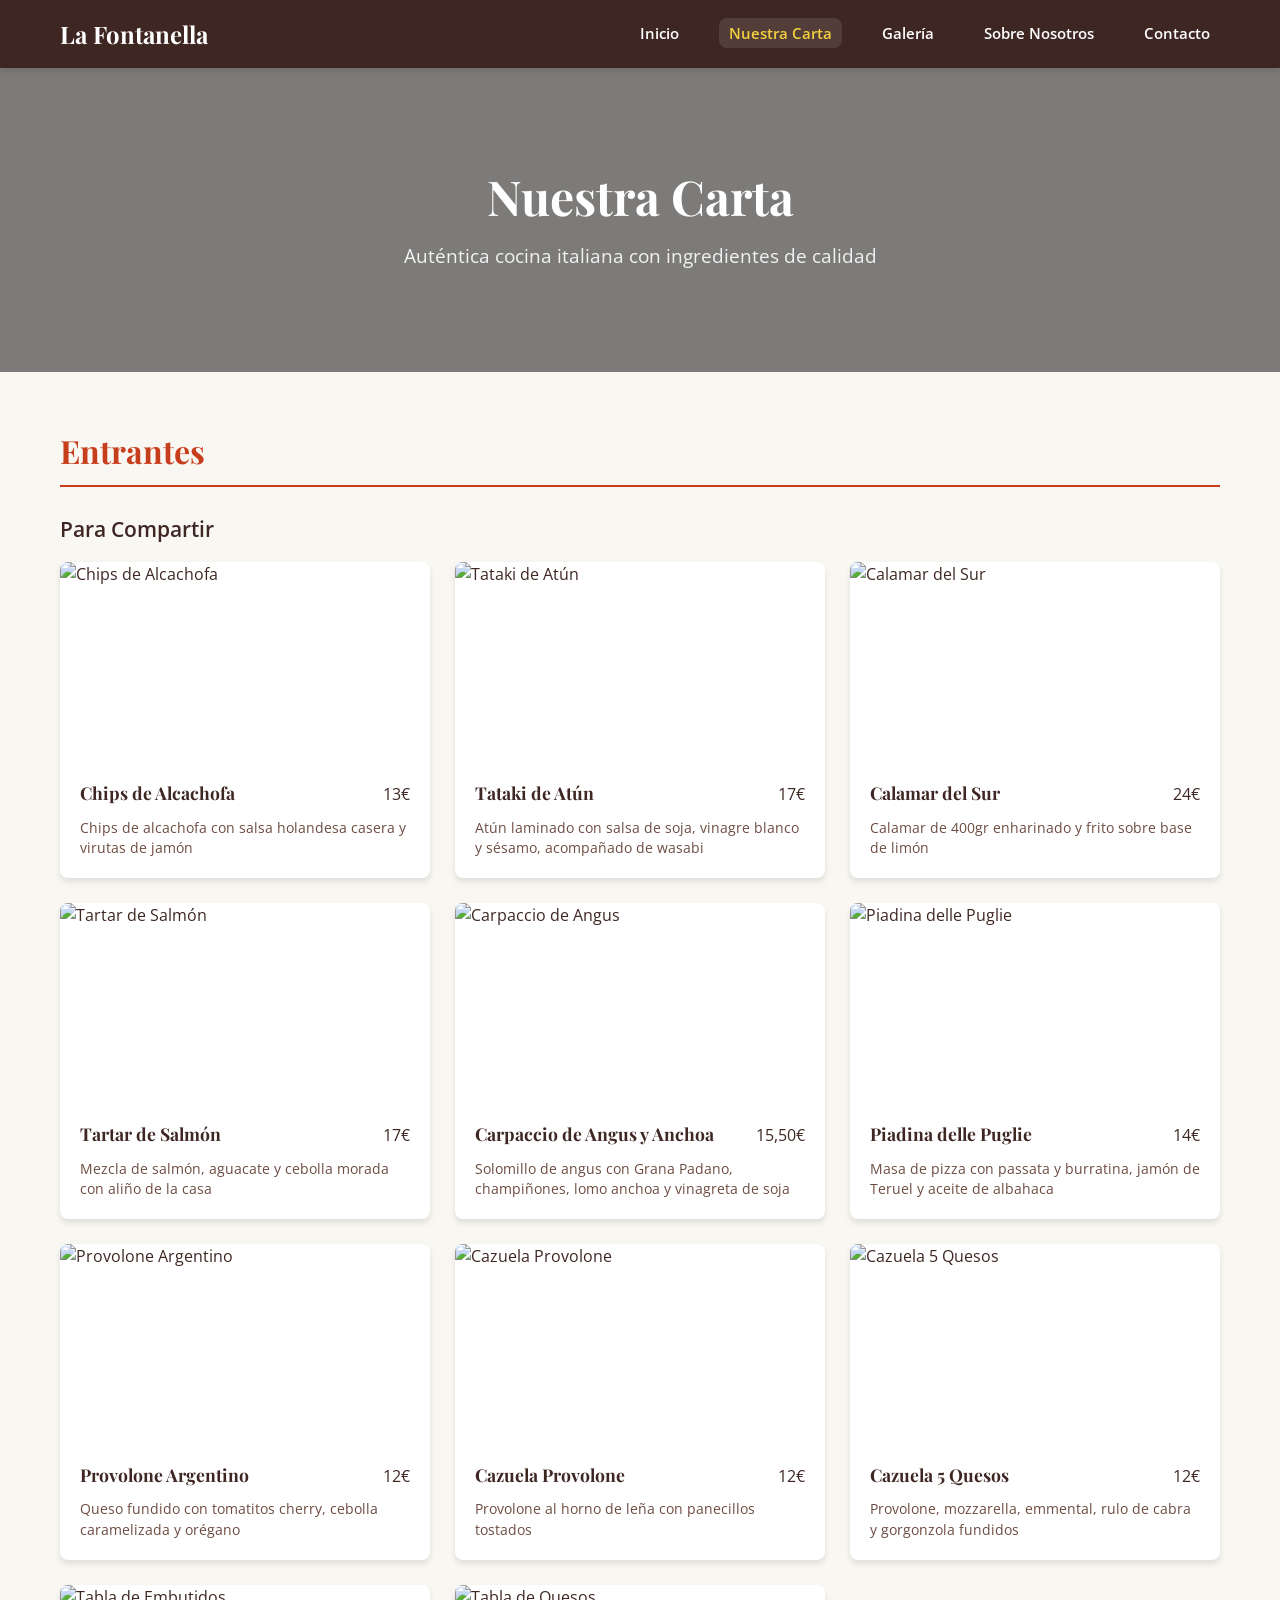
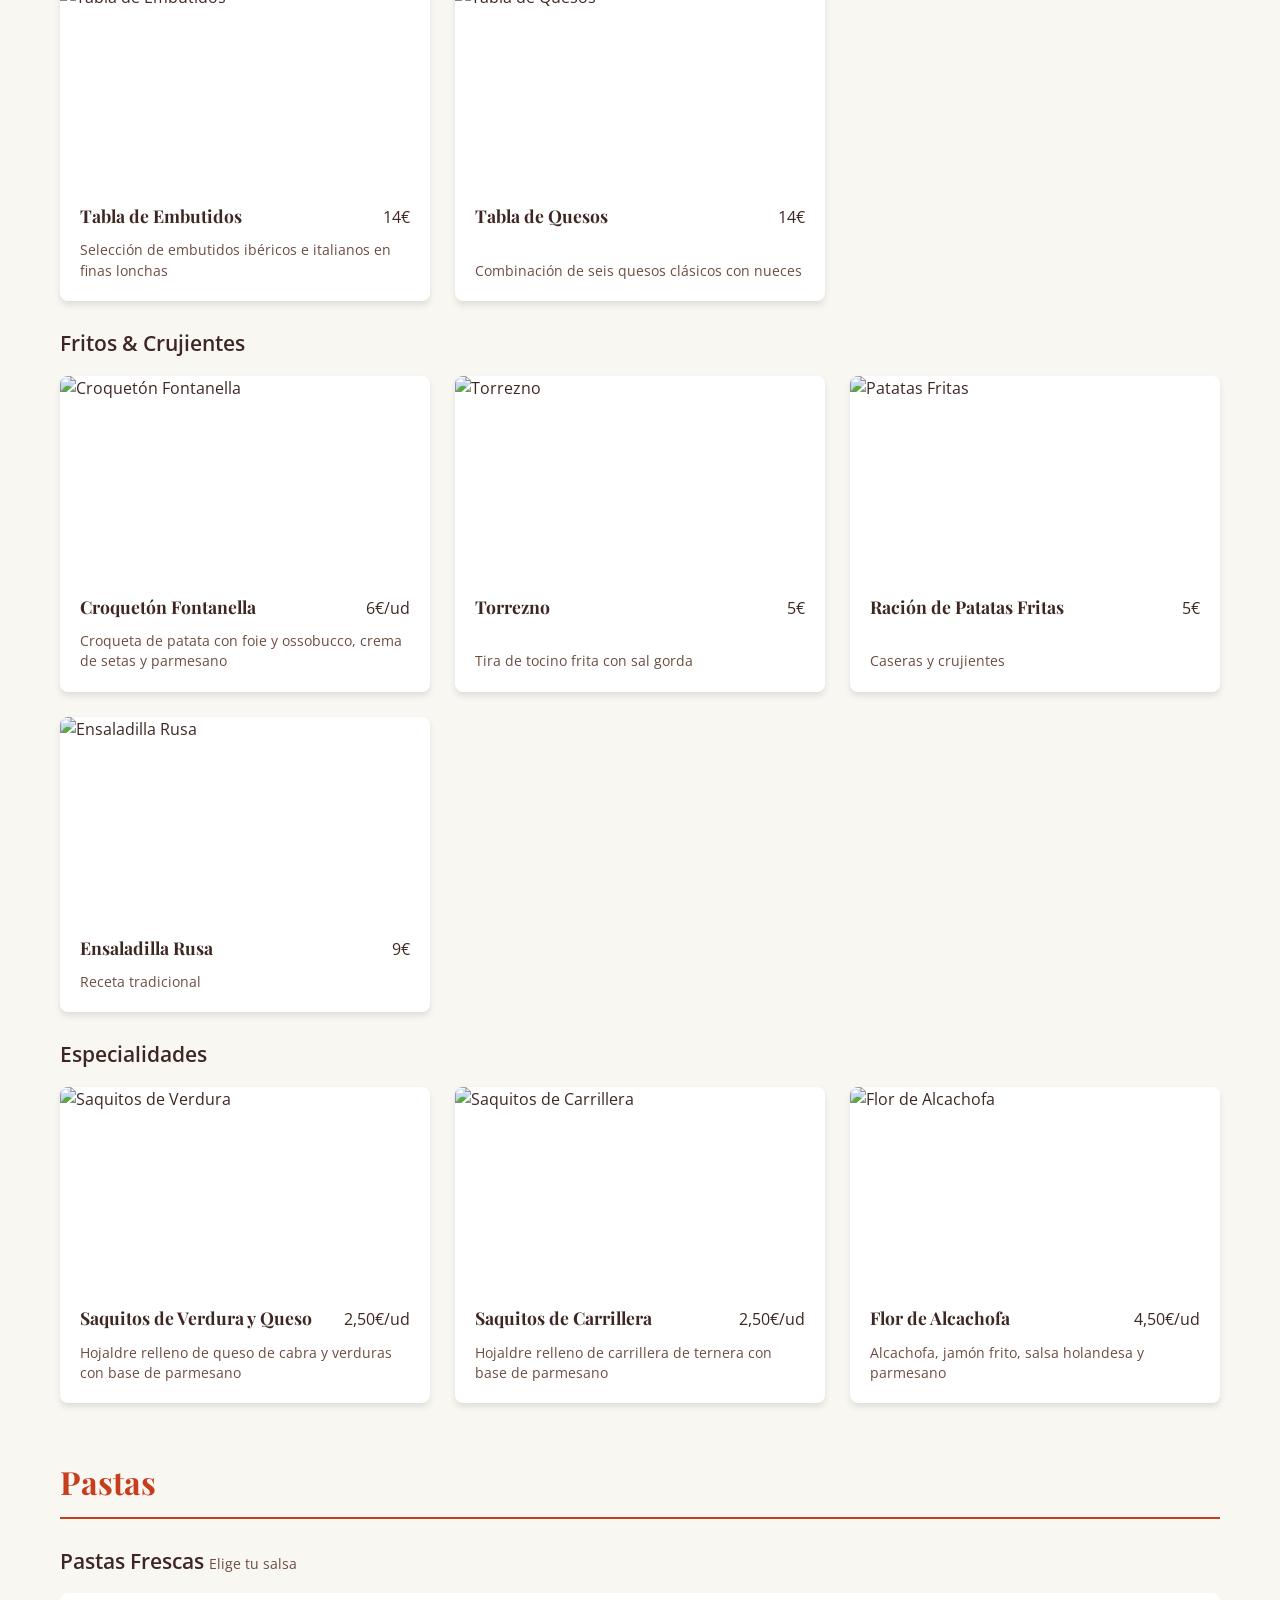
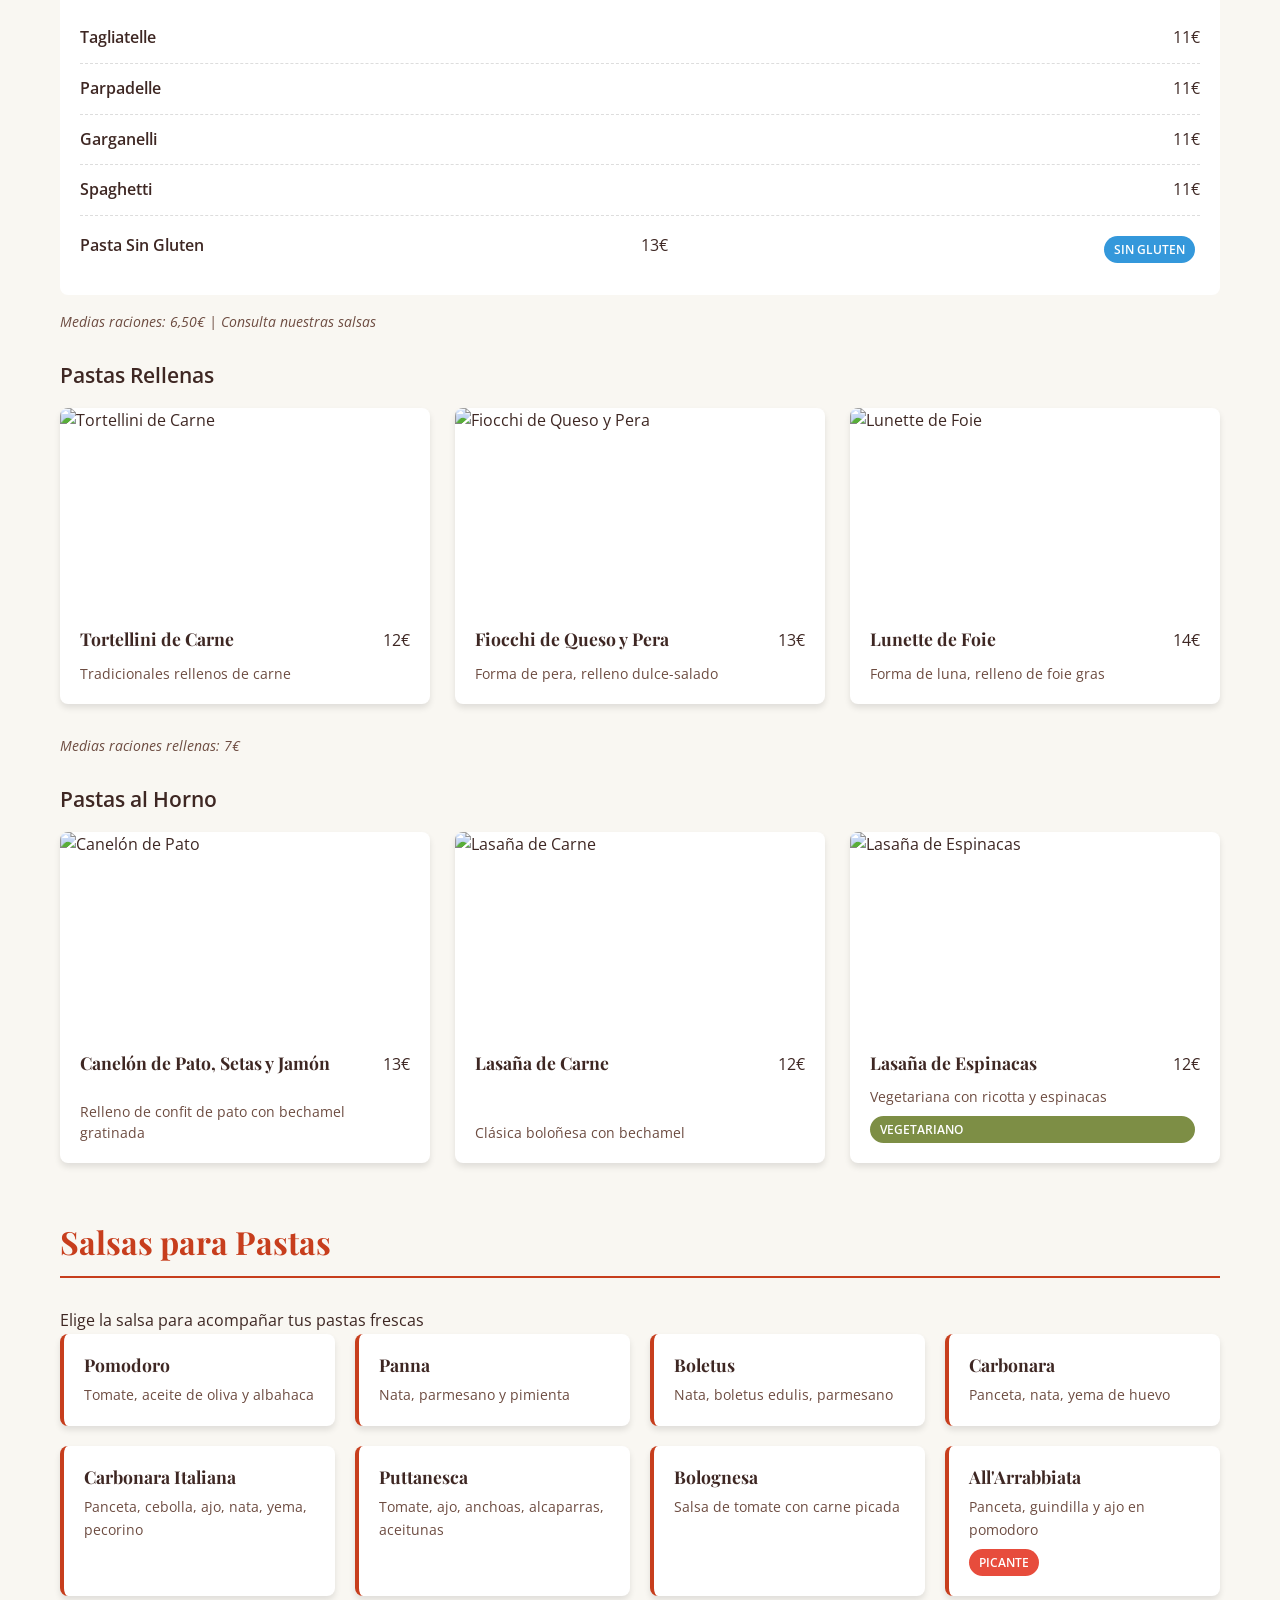
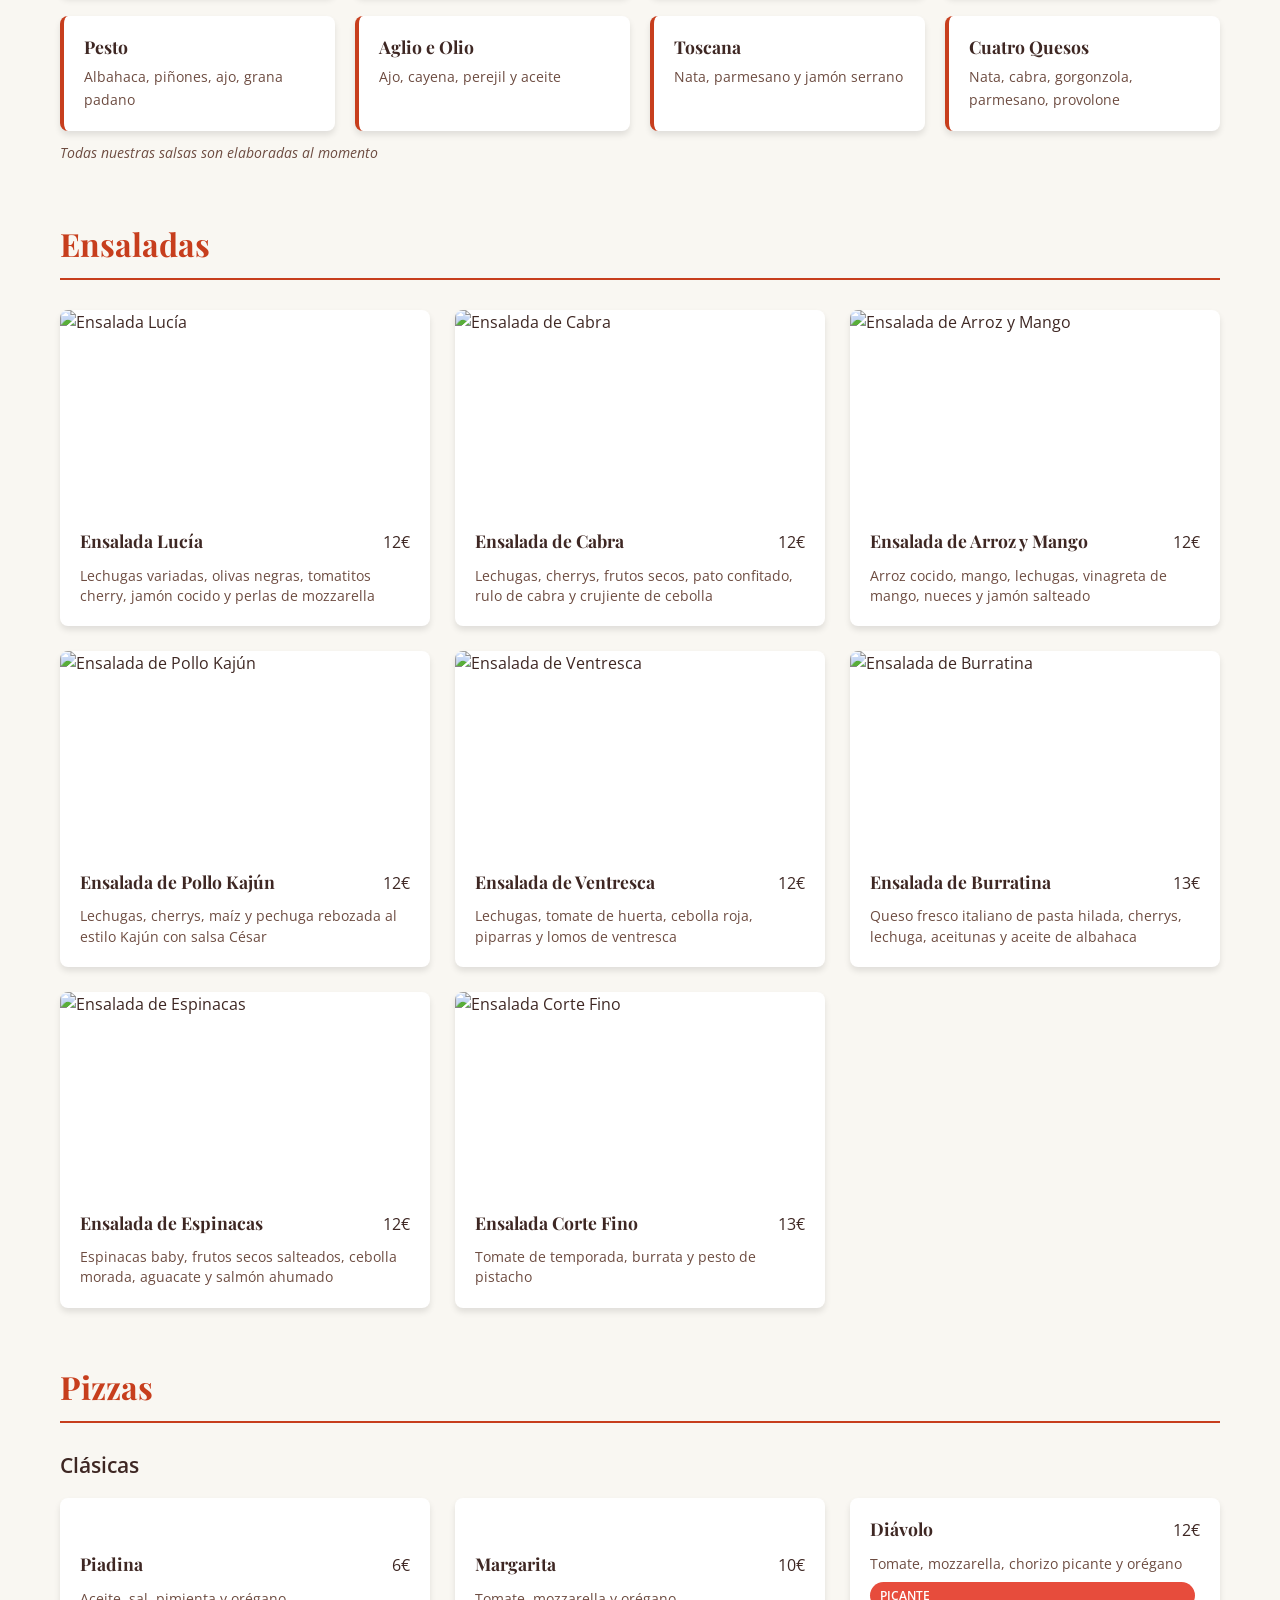
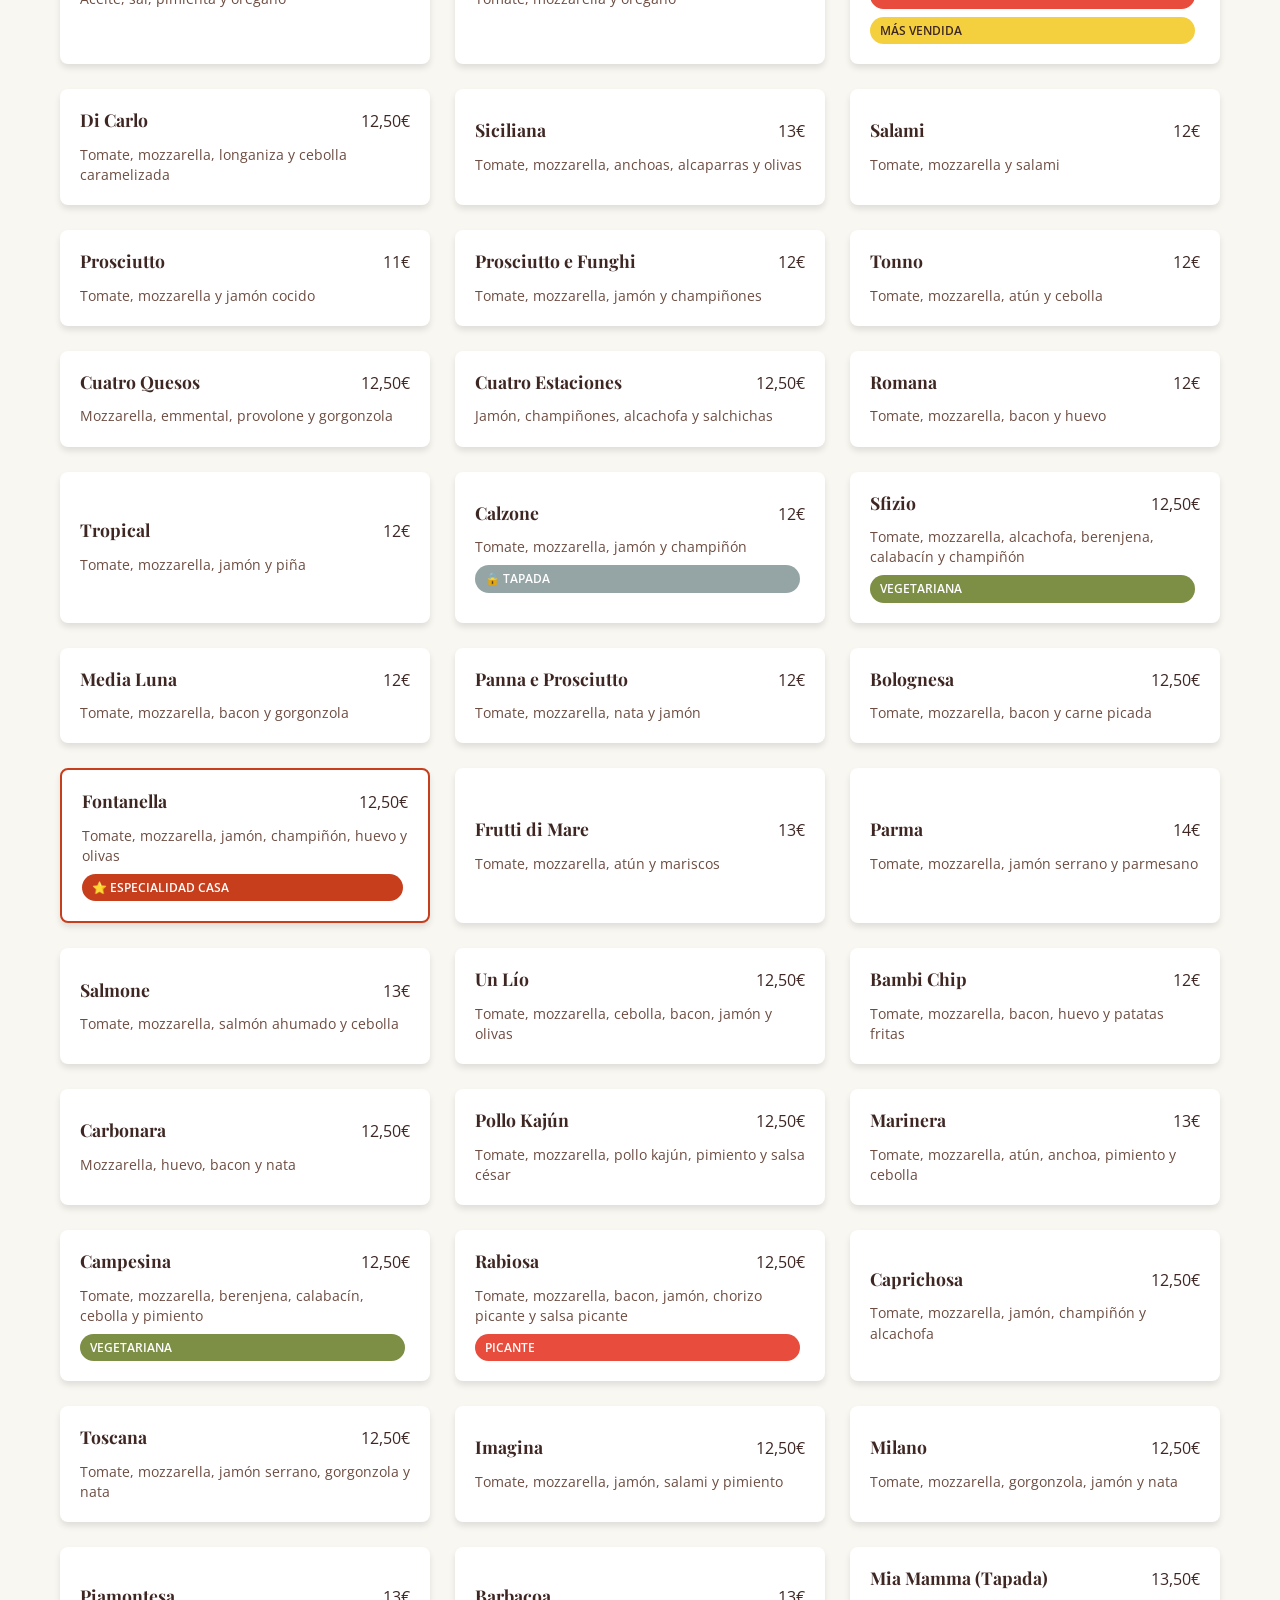
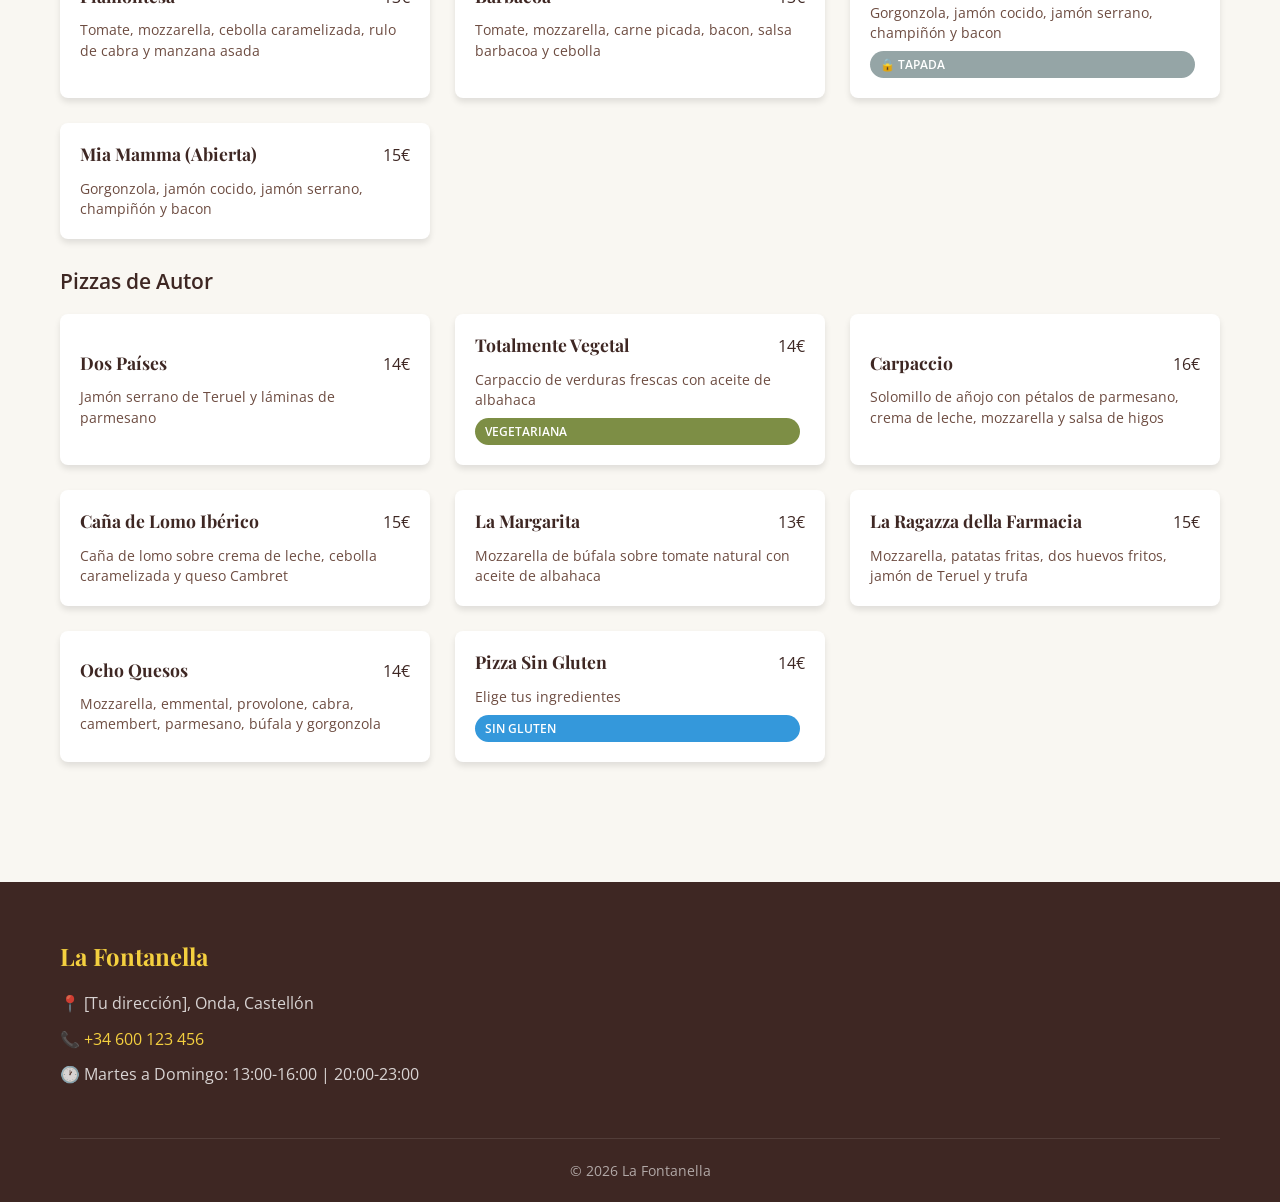
==== carta.html @ 4234d436 "primera version web" ====
<!DOCTYPE html>
<html lang="es">
<head>
    <meta charset="UTF-8">
    <meta name="viewport" content="width=device-width, initial-scale=1.0">
    <title>Nuestra Carta | La Fontanella - Onda</title>
    <link rel="stylesheet" href="css/estilos.css">
    <link href="https://fonts.googleapis.com/css2?family=Playfair+Display:wght@400;700&family=Open+Sans:wght@400;600&display=swap" rel="stylesheet">
</head>
<body>
    <nav class="navbar">
        <div class="container">
            <a href="index.html" class="logo">La Fontanella</a>
            <button class="menu-toggle" onclick="toggleMenu()">☰</button>
            <ul class="nav-links" id="navLinks">
                <li><a href="index.html">Inicio</a></li>
                <li><a href="carta.html" class="active">Nuestra Carta</a></li>
                <li><a href="galeria.html">Galería</a></li>
                <li><a href="nosotros.html">Sobre Nosotros</a></li>
                <li><a href="contacto.html">Contacto</a></li>
            </ul>
        </div>
    </nav>

    <header class="page-header">
        <div class="container">
            <h1>Nuestra Carta</h1>
            <p>Auténtica cocina italiana con ingredientes de calidad</p>
        </div>
    </header>

    <main class="carta-page">
        <div class="container">
            
            <!-- ENTRANTES -->
            <section class="categoria" id="entrantes">
                <h2 class="categoria-titulo">Entrantes</h2>
                
                <h3 class="subcategoria">Para Compartir</h3>
                <div class="menu-grid">
                    <div class="menu-item">
                        <div class="menu-foto">
                            <img src="imagenes/chips-alcachofa.jpg" alt="Chips de Alcachofa">
                        </div>
                        <div class="menu-content">
                            <div class="menu-header">
                                <h4>Chips de Alcachofa</h4>
                                <span class="precio">13€</span>
                            </div>
                            <p>Chips de alcachofa con salsa holandesa casera y virutas de jamón</p>
                        </div>
                    </div>
                    <div class="menu-item">
                        <div class="menu-foto">
                            <img src="imagenes/tataki.jpg" alt="Tataki de Atún">
                        </div>
                        <div class="menu-content">
                            <div class="menu-header">
                                <h4>Tataki de Atún</h4>
                                <span class="precio">17€</span>
                            </div>
                            <p>Atún laminado con salsa de soja, vinagre blanco y sésamo, acompañado de wasabi</p>
                        </div>
                    </div>
                    <div class="menu-item">
                        <div class="menu-foto">
                            <img src="imagenes/calamar.jpg" alt="Calamar del Sur">
                        </div>
                        <div class="menu-content">
                            <div class="menu-header">
                                <h4>Calamar del Sur</h4>
                                <span class="precio">24€</span>
                            </div>
                            <p>Calamar de 400gr enharinado y frito sobre base de limón</p>
                        </div>
                    </div>
                    <div class="menu-item">
                        <div class="menu-foto">
                            <img src="imagenes/tartar-salmon.jpg" alt="Tartar de Salmón">
                        </div>
                        <div class="menu-content">
                            <div class="menu-header">
                                <h4>Tartar de Salmón</h4>
                                <span class="precio">17€</span>
                            </div>
                            <p>Mezcla de salmón, aguacate y cebolla morada con aliño de la casa</p>
                        </div>
                    </div>
                    <div class="menu-item">
                        <div class="menu-foto">
                            <img src="imagenes/carpaccio.jpg" alt="Carpaccio de Angus">
                        </div>
                        <div class="menu-content">
                            <div class="menu-header">
                                <h4>Carpaccio de Angus y Anchoa</h4>
                                <span class="precio">15,50€</span>
                            </div>
                            <p>Solomillo de angus con Grana Padano, champiñones, lomo anchoa y vinagreta de soja</p>
                        </div>
                    </div>
                    <div class="menu-item">
                        <div class="menu-foto">
                            <img src="imagenes/piadina-puglie.jpg" alt="Piadina delle Puglie">
                        </div>
                        <div class="menu-content">
                            <div class="menu-header">
                                <h4>Piadina delle Puglie</h4>
                                <span class="precio">14€</span>
                            </div>
                            <p>Masa de pizza con passata y burratina, jamón de Teruel y aceite de albahaca</p>
                        </div>
                    </div>
                    <div class="menu-item">
                        <div class="menu-foto">
                            <img src="imagenes/provolone.jpg" alt="Provolone Argentino">
                        </div>
                        <div class="menu-content">
                            <div class="menu-header">
                                <h4>Provolone Argentino</h4>
                                <span class="precio">12€</span>
                            </div>
                            <p>Queso fundido con tomatitos cherry, cebolla caramelizada y orégano</p>
                        </div>
                    </div>
                    <div class="menu-item">
                        <div class="menu-foto">
                            <img src="imagenes/cazuela-provolone.jpg" alt="Cazuela Provolone">
                        </div>
                        <div class="menu-content">
                            <div class="menu-header">
                                <h4>Cazuela Provolone</h4>
                                <span class="precio">12€</span>
                            </div>
                            <p>Provolone al horno de leña con panecillos tostados</p>
                        </div>
                    </div>
                    <div class="menu-item">
                        <div class="menu-foto">
                            <img src="imagenes/cazuela-5quesos.jpg" alt="Cazuela 5 Quesos">
                        </div>
                        <div class="menu-content">
                            <div class="menu-header">
                                <h4>Cazuela 5 Quesos</h4>
                                <span class="precio">12€</span>
                            </div>
                            <p>Provolone, mozzarella, emmental, rulo de cabra y gorgonzola fundidos</p>
                        </div>
                    </div>
                    <div class="menu-item">
                        <div class="menu-foto">
                            <img src="imagenes/tabla-embutidos.jpg" alt="Tabla de Embutidos">
                        </div>
                        <div class="menu-content">
                            <div class="menu-header">
                                <h4>Tabla de Embutidos</h4>
                                <span class="precio">14€</span>
                            </div>
                            <p>Selección de embutidos ibéricos e italianos en finas lonchas</p>
                        </div>
                    </div>
                    <div class="menu-item">
                        <div class="menu-foto">
                            <img src="imagenes/tabla-quesos.jpg" alt="Tabla de Quesos">
                        </div>
                        <div class="menu-content">
                            <div class="menu-header">
                                <h4>Tabla de Quesos</h4>
                                <span class="precio">14€</span>
                            </div>
                            <p>Combinación de seis quesos clásicos con nueces</p>
                        </div>
                    </div>
                </div>

                <h3 class="subcategoria">Fritos & Crujientes</h3>
                <div class="menu-grid">
                    <div class="menu-item">
                        <div class="menu-foto">
                            <img src="imagenes/croqueton.jpg" alt="Croquetón Fontanella">
                        </div>
                        <div class="menu-content">
                            <div class="menu-header">
                                <h4>Croquetón Fontanella</h4>
                                <span class="precio">6€/ud</span>
                            </div>
                            <p>Croqueta de patata con foie y ossobucco, crema de setas y parmesano</p>
                        </div>
                    </div>
                    <div class="menu-item">
                        <div class="menu-foto">
                            <img src="imagenes/torrezno.jpg" alt="Torrezno">
                        </div>
                        <div class="menu-content">
                            <div class="menu-header">
                                <h4>Torrezno</h4>
                                <span class="precio">5€</span>
                            </div>
                            <p>Tira de tocino frita con sal gorda</p>
                        </div>
                    </div>
                    <div class="menu-item">
                        <div class="menu-foto">
                            <img src="imagenes/patatas.jpg" alt="Patatas Fritas">
                        </div>
                        <div class="menu-content">
                            <div class="menu-header">
                                <h4>Ración de Patatas Fritas</h4>
                                <span class="precio">5€</span>
                            </div>
                            <p>Caseras y crujientes</p>
                        </div>
                    </div>
                    <div class="menu-item">
                        <div class="menu-foto">
                            <img src="imagenes/ensaladilla.jpg" alt="Ensaladilla Rusa">
                        </div>
                        <div class="menu-content">
                            <div class="menu-header">
                                <h4>Ensaladilla Rusa</h4>
                                <span class="precio">9€</span>
                            </div>
                            <p>Receta tradicional</p>
                        </div>
                    </div>
                </div>

                <h3 class="subcategoria">Especialidades</h3>
                <div class="menu-grid">
                    <div class="menu-item">
                        <div class="menu-foto">
                            <img src="imagenes/saquitos-verdura.jpg" alt="Saquitos de Verdura">
                        </div>
                        <div class="menu-content">
                            <div class="menu-header">
                                <h4>Saquitos de Verdura y Queso</h4>
                                <span class="precio">2,50€/ud</span>
                            </div>
                            <p>Hojaldre relleno de queso de cabra y verduras con base de parmesano</p>
                        </div>
                    </div>
                    <div class="menu-item">
                        <div class="menu-foto">
                            <img src="imagenes/saquitos-carrillera.jpg" alt="Saquitos de Carrillera">
                        </div>
                        <div class="menu-content">
                            <div class="menu-header">
                                <h4>Saquitos de Carrillera</h4>
                                <span class="precio">2,50€/ud</span>
                            </div>
                            <p>Hojaldre relleno de carrillera de ternera con base de parmesano</p>
                        </div>
                    </div>
                    <div class="menu-item">
                        <div class="menu-foto">
                            <img src="imagenes/flor-alcachofa.jpg" alt="Flor de Alcachofa">
                        </div>
                        <div class="menu-content">
                            <div class="menu-header">
                                <h4>Flor de Alcachofa</h4>
                                <span class="precio">4,50€/ud</span>
                            </div>
                            <p>Alcachofa, jamón frito, salsa holandesa y parmesano</p>
                        </div>
                    </div>
                </div>
            </section>

            <!-- PASTAS -->
            <section class="categoria" id="pastas">
                <h2 class="categoria-titulo">Pastas</h2>
                
                <h3 class="subcategoria">Pastas Frescas <span class="nota">Elige tu salsa</span></h3>
                <div class="menu-lista">
                    <div class="menu-row">
                        <span class="menu-nombre">Tagliatelle</span>
                        <span class="precio">11€</span>
                    </div>
                    <div class="menu-row">
                        <span class="menu-nombre">Parpadelle</span>
                        <span class="precio">11€</span>
                    </div>
                    <div class="menu-row">
                        <span class="menu-nombre">Garganelli</span>
                        <span class="precio">11€</span>
                    </div>
                    <div class="menu-row">
                        <span class="menu-nombre">Spaghetti</span>
                        <span class="precio">11€</span>
                    </div>
                    <div class="menu-row especial">
                        <span class="menu-nombre">Pasta Sin Gluten</span>
                        <span class="precio">13€</span>
                        <span class="badge badge-singluten">Sin Gluten</span>
                    </div>
                </div>
                <p class="menu-nota">Medias raciones: 6,50€ | Consulta nuestras salsas</p>

                <h3 class="subcategoria">Pastas Rellenas</h3>
                <div class="menu-grid">
                    <div class="menu-item">
                        <div class="menu-foto">
                            <img src="imagenes/tortellini.jpg" alt="Tortellini de Carne">
                        </div>
                        <div class="menu-content">
                            <div class="menu-header">
                                <h4>Tortellini de Carne</h4>
                                <span class="precio">12€</span>
                            </div>
                            <p>Tradicionales rellenos de carne</p>
                        </div>
                    </div>
                    <div class="menu-item">
                        <div class="menu-foto">
                            <img src="imagenes/fiocchi.jpg" alt="Fiocchi de Queso y Pera">
                        </div>
                        <div class="menu-content">
                            <div class="menu-header">
                                <h4>Fiocchi de Queso y Pera</h4>
                                <span class="precio">13€</span>
                            </div>
                            <p>Forma de pera, relleno dulce-salado</p>
                        </div>
                    </div>
                    <div class="menu-item">
                        <div class="menu-foto">
                            <img src="imagenes/lunette.jpg" alt="Lunette de Foie">
                        </div>
                        <div class="menu-content">
                            <div class="menu-header">
                                <h4>Lunette de Foie</h4>
                                <span class="precio">14€</span>
                            </div>
                            <p>Forma de luna, relleno de foie gras</p>
                        </div>
                    </div>
                </div>
                <p class="menu-nota">Medias raciones rellenas: 7€</p>

                <h3 class="subcategoria">Pastas al Horno</h3>
                <div class="menu-grid">
                    <div class="menu-item">
                        <div class="menu-foto">
                            <img src="imagenes/canelon.jpg" alt="Canelón de Pato">
                        </div>
                        <div class="menu-content">
                            <div class="menu-header">
                                <h4>Canelón de Pato, Setas y Jamón</h4>
                                <span class="precio">13€</span>
                            </div>
                            <p>Relleno de confit de pato con bechamel gratinada</p>
                        </div>
                    </div>
                    <div class="menu-item">
                        <div class="menu-foto">
                            <img src="imagenes/lasana-carne.jpg" alt="Lasaña de Carne">
                        </div>
                        <div class="menu-content">
                            <div class="menu-header">
                                <h4>Lasaña de Carne</h4>
                                <span class="precio">12€</span>
                            </div>
                            <p>Clásica boloñesa con bechamel</p>
                        </div>
                    </div>
                    <div class="menu-item">
                        <div class="menu-foto">
                            <img src="imagenes/lasana-espinacas.jpg" alt="Lasaña de Espinacas">
                        </div>
                        <div class="menu-content">
                            <div class="menu-header">
                                <h4>Lasaña de Espinacas</h4>
                                <span class="precio">12€</span>
                            </div>
                            <p>Vegetariana con ricotta y espinacas</p>
                            <span class="badge badge-veg">Vegetariano</span>
                        </div>
                    </div>
                </div>
            </section>

            <!-- SALSAS -->
            <section class="categoria" id="salsas">
                <h2 class="categoria-titulo">Salsas para Pastas</h2>
                <p class="categoria-desc">Elige la salsa para acompañar tus pastas frescas</p>
                
                <div class="salsas-grid">
                    <div class="salsa-item">
                        <h4>Pomodoro</h4>
                        <p>Tomate, aceite de oliva y albahaca</p>
                    </div>
                    <div class="salsa-item">
                        <h4>Panna</h4>
                        <p>Nata, parmesano y pimienta</p>
                    </div>
                    <div class="salsa-item">
                        <h4>Boletus</h4>
                        <p>Nata, boletus edulis, parmesano</p>
                    </div>
                    <div class="salsa-item">
                        <h4>Carbonara</h4>
                        <p>Panceta, nata, yema de huevo</p>
                    </div>
                    <div class="salsa-item">
                        <h4>Carbonara Italiana</h4>
                        <p>Panceta, cebolla, ajo, nata, yema, pecorino</p>
                    </div>
                    <div class="salsa-item">
                        <h4>Puttanesca</h4>
                        <p>Tomate, ajo, anchoas, alcaparras, aceitunas</p>
                    </div>
                    <div class="salsa-item">
                        <h4>Bolognesa</h4>
                        <p>Salsa de tomate con carne picada</p>
                    </div>
                    <div class="salsa-item">
                        <h4>All'Arrabbiata</h4>
                        <p>Panceta, guindilla y ajo en pomodoro</p>
                        <span class="badge badge-picante">Picante</span>
                    </div>
                    <div class="salsa-item">
                        <h4>Pesto</h4>
                        <p>Albahaca, piñones, ajo, grana padano</p>
                    </div>
                    <div class="salsa-item">
                        <h4>Aglio e Olio</h4>
                        <p>Ajo, cayena, perejil y aceite</p>
                    </div>
                    <div class="salsa-item">
                        <h4>Toscana</h4>
                        <p>Nata, parmesano y jamón serrano</p>
                    </div>
                    <div class="salsa-item">
                        <h4>Cuatro Quesos</h4>
                        <p>Nata, cabra, gorgonzola, parmesano, provolone</p>
                    </div>
                </div>
                <p class="menu-nota">Todas nuestras salsas son elaboradas al momento</p>
            </section>

            <!-- ENSALADAS -->
            <section class="categoria" id="ensaladas">
                <h2 class="categoria-titulo">Ensaladas</h2>
                
                <div class="menu-grid">
                    <div class="menu-item">
                        <div class="menu-foto">
                            <img src="imagenes/ensalada-lucia.jpg" alt="Ensalada Lucía">
                        </div>
                        <div class="menu-content">
                            <div class="menu-header">
                                <h4>Ensalada Lucía</h4>
                                <span class="precio">12€</span>
                            </div>
                            <p>Lechugas variadas, olivas negras, tomatitos cherry, jamón cocido y perlas de mozzarella</p>
                        </div>
                    </div>
                    <div class="menu-item">
                        <div class="menu-foto">
                            <img src="imagenes/ensalada-cabra.jpg" alt="Ensalada de Cabra">
                        </div>
                        <div class="menu-content">
                            <div class="menu-header">
                                <h4>Ensalada de Cabra</h4>
                                <span class="precio">12€</span>
                            </div>
                            <p>Lechugas, cherrys, frutos secos, pato confitado, rulo de cabra y crujiente de cebolla</p>
                        </div>
                    </div>
                    <div class="menu-item">
                        <div class="menu-foto">
                            <img src="imagenes/ensalada-arroz.jpg" alt="Ensalada de Arroz y Mango">
                        </div>
                        <div class="menu-content">
                            <div class="menu-header">
                                <h4>Ensalada de Arroz y Mango</h4>
                                <span class="precio">12€</span>
                            </div>
                            <p>Arroz cocido, mango, lechugas, vinagreta de mango, nueces y jamón salteado</p>
                        </div>
                    </div>
                    <div class="menu-item">
                        <div class="menu-foto">
                            <img src="imagenes/ensalada-kajun.jpg" alt="Ensalada de Pollo Kajún">
                        </div>
                        <div class="menu-content">
                            <div class="menu-header">
                                <h4>Ensalada de Pollo Kajún</h4>
                                <span class="precio">12€</span>
                            </div>
                            <p>Lechugas, cherrys, maíz y pechuga rebozada al estilo Kajún con salsa César</p>
                        </div>
                    </div>
                    <div class="menu-item">
                        <div class="menu-foto">
                            <img src="imagenes/ensalada-ventresca.jpg" alt="Ensalada de Ventresca">
                        </div>
                        <div class="menu-content">
                            <div class="menu-header">
                                <h4>Ensalada de Ventresca</h4>
                                <span class="precio">12€</span>
                            </div>
                            <p>Lechugas, tomate de huerta, cebolla roja, piparras y lomos de ventresca</p>
                        </div>
                    </div>
                    <div class="menu-item">
                        <div class="menu-foto">
                            <img src="imagenes/ensalada-burratina.jpg" alt="Ensalada de Burratina">
                        </div>
                        <div class="menu-content">
                            <div class="menu-header">
                                <h4>Ensalada de Burratina</h4>
                                <span class="precio">13€</span>
                            </div>
                            <p>Queso fresco italiano de pasta hilada, cherrys, lechuga, aceitunas y aceite de albahaca</p>
                        </div>
                    </div>
                    <div class="menu-item">
                        <div class="menu-foto">
                            <img src="imagenes/ensalada-espinacas.jpg" alt="Ensalada de Espinacas">
                        </div>
                        <div class="menu-content">
                            <div class="menu-header">
                                <h4>Ensalada de Espinacas</h4>
                                <span class="precio">12€</span>
                            </div>
                            <p>Espinacas baby, frutos secos salteados, cebolla morada, aguacate y salmón ahumado</p>
                        </div>
                    </div>
                    <div class="menu-item">
                        <div class="menu-foto">
                            <img src="imagenes/ensalada-cortefino.jpg" alt="Ensalada Corte Fino">
                        </div>
                        <div class="menu-content">
                            <div class="menu-header">
                                <h4>Ensalada Corte Fino</h4>
                                <span class="precio">13€</span>
                            </div>
                            <p>Tomate de temporada, burrata y pesto de pistacho</p>
                        </div>
                    </div>
                </div>
            </section>

            <!-- PIZZAS -->
            <section class="categoria" id="pizzas">
                <h2 class="categoria-titulo">Pizzas</h2>
                
                <h3 class="subcategoria">Clásicas</h3>
                <div class="menu-grid pizzas-grid">
                    <div class="menu-item pizza-item">
                        <div class="menu-content">
                            <div class="menu-header">
                                <h4>Piadina</h4>
                                <span class="precio">6€</span>
                            </div>
                            <p>Aceite, sal, pimienta y orégano</p>
                        </div>
                    </div>
                    <div class="menu-item pizza-item">
                        <div class="menu-content">
                            <div class="menu-header">
                                <h4>Margarita</h4>
                                <span class="precio">10€</span>
                            </div>
                            <p>Tomate, mozzarella y orégano</p>
                        </div>
                    </div>
                    <div class="menu-item pizza-item">
                        <div class="menu-content">
                            <div class="menu-header">
                                <h4>Diávolo</h4>
                                <span class="precio">12€</span>
                            </div>
                            <p>Tomate, mozzarella, chorizo picante y orégano</p>
                            <span class="badge badge-picante">Picante</span>
                            <span class="badge badge-popular">Más Vendida</span>
                        </div>
                    </div>
                    <div class="menu-item pizza-item">
                        <div class="menu-content">
                            <div class="menu-header">
                                <h4>Di Carlo</h4>
                                <span class="precio">12,50€</span>
                            </div>
                            <p>Tomate, mozzarella, longaniza y cebolla caramelizada</p>
                        </div>
                    </div>
                    <div class="menu-item pizza-item">
                        <div class="menu-content">
                            <div class="menu-header">
                                <h4>Siciliana</h4>
                                <span class="precio">13€</span>
                            </div>
                            <p>Tomate, mozzarella, anchoas, alcaparras y olivas</p>
                        </div>
                    </div>
                    <div class="menu-item pizza-item">
                        <div class="menu-content">
                            <div class="menu-header">
                                <h4>Salami</h4>
                                <span class="precio">12€</span>
                            </div>
                            <p>Tomate, mozzarella y salami</p>
                        </div>
                    </div>
                    <div class="menu-item pizza-item">
                        <div class="menu-content">
                            <div class="menu-header">
                                <h4>Prosciutto</h4>
                                <span class="precio">11€</span>
                            </div>
                            <p>Tomate, mozzarella y jamón cocido</p>
                        </div>
                    </div>
                    <div class="menu-item pizza-item">
                        <div class="menu-content">
                            <div class="menu-header">
                                <h4>Prosciutto e Funghi</h4>
                                <span class="precio">12€</span>
                            </div>
                            <p>Tomate, mozzarella, jamón y champiñones</p>
                        </div>
                    </div>
                    <div class="menu-item pizza-item">
                        <div class="menu-content">
                            <div class="menu-header">
                                <h4>Tonno</h4>
                                <span class="precio">12€</span>
                            </div>
                            <p>Tomate, mozzarella, atún y cebolla</p>
                        </div>
                    </div>
                    <div class="menu-item pizza-item">
                        <div class="menu-content">
                            <div class="menu-header">
                                <h4>Cuatro Quesos</h4>
                                <span class="precio">12,50€</span>
                            </div>
                            <p>Mozzarella, emmental, provolone y gorgonzola</p>
                        </div>
                    </div>
                    <div class="menu-item pizza-item">
                        <div class="menu-content">
                            <div class="menu-header">
                                <h4>Cuatro Estaciones</h4>
                                <span class="precio">12,50€</span>
                            </div>
                            <p>Jamón, champiñones, alcachofa y salchichas</p>
                        </div>
                    </div>
                    <div class="menu-item pizza-item">
                        <div class="menu-content">
                            <div class="menu-header">
                                <h4>Romana</h4>
                                <span class="precio">12€</span>
                            </div>
                            <p>Tomate, mozzarella, bacon y huevo</p>
                        </div>
                    </div>
                    <div class="menu-item pizza-item">
                        <div class="menu-content">
                            <div class="menu-header">
                                <h4>Tropical</h4>
                                <span class="precio">12€</span>
                            </div>
                            <p>Tomate, mozzarella, jamón y piña</p>
                        </div>
                    </div>
                    <div class="menu-item pizza-item">
                        <div class="menu-content">
                            <div class="menu-header">
                                <h4>Calzone</h4>
                                <span class="precio">12€</span>
                            </div>
                            <p>Tomate, mozzarella, jamón y champiñón</p>
                            <span class="badge badge-tapada">🔒 Tapada</span>
                        </div>
                    </div>
                    <div class="menu-item pizza-item">
                        <div class="menu-content">
                            <div class="menu-header">
                                <h4>Sfizio</h4>
                                <span class="precio">12,50€</span>
                            </div>
                            <p>Tomate, mozzarella, alcachofa, berenjena, calabacín y champiñón</p>
                            <span class="badge badge-veg">Vegetariana</span>
                        </div>
                    </div>
                    <div class="menu-item pizza-item">
                        <div class="menu-content">
                            <div class="menu-header">
                                <h4>Media Luna</h4>
                                <span class="precio">12€</span>
                            </div>
                            <p>Tomate, mozzarella, bacon y gorgonzola</p>
                        </div>
                    </div>
                    <div class="menu-item pizza-item">
                        <div class="menu-content">
                            <div class="menu-header">
                                <h4>Panna e Prosciutto</h4>
                                <span class="precio">12€</span>
                            </div>
                            <p>Tomate, mozzarella, nata y jamón</p>
                        </div>
                    </div>
                    <div class="menu-item pizza-item">
                        <div class="menu-content">
                            <div class="menu-header">
                                <h4>Bolognesa</h4>
                                <span class="precio">12,50€</span>
                            </div>
                            <p>Tomate, mozzarella, bacon y carne picada</p>
                        </div>
                    </div>
                    <div class="menu-item pizza-item destacada">
                        <div class="menu-content">
                            <div class="menu-header">
                                <h4>Fontanella</h4>
                                <span class="precio">12,50€</span>
                            </div>
                            <p>Tomate, mozzarella, jamón, champiñón, huevo y olivas</p>
                            <span class="badge badge-casa">⭐ Especialidad Casa</span>
                        </div>
                    </div>
                    <div class="menu-item pizza-item">
                        <div class="menu-content">
                            <div class="menu-header">
                                <h4>Frutti di Mare</h4>
                                <span class="precio">13€</span>
                            </div>
                            <p>Tomate, mozzarella, atún y mariscos</p>
                        </div>
                    </div>
                    <div class="menu-item pizza-item">
                        <div class="menu-content">
                            <div class="menu-header">
                                <h4>Parma</h4>
                                <span class="precio">14€</span>
                            </div>
                            <p>Tomate, mozzarella, jamón serrano y parmesano</p>
                        </div>
                    </div>
                    <div class="menu-item pizza-item">
                        <div class="menu-content">
                            <div class="menu-header">
                                <h4>Salmone</h4>
                                <span class="precio">13€</span>
                            </div>
                            <p>Tomate, mozzarella, salmón ahumado y cebolla</p>
                        </div>
                    </div>
                    <div class="menu-item pizza-item">
                        <div class="menu-content">
                            <div class="menu-header">
                                <h4>Un Lío</h4>
                                <span class="precio">12,50€</span>
                            </div>
                            <p>Tomate, mozzarella, cebolla, bacon, jamón y olivas</p>
                        </div>
                    </div>
                    <div class="menu-item pizza-item">
                        <div class="menu-content">
                            <div class="menu-header">
                                <h4>Bambi Chip</h4>
                                <span class="precio">12€</span>
                            </div>
                            <p>Tomate, mozzarella, bacon, huevo y patatas fritas</p>
                        </div>
                    </div>
                    <div class="menu-item pizza-item">
                        <div class="menu-content">
                            <div class="menu-header">
                                <h4>Carbonara</h4>
                                <span class="precio">12,50€</span>
                            </div>
                            <p>Mozzarella, huevo, bacon y nata</p>
                        </div>
                    </div>
                    <div class="menu-item pizza-item">
                        <div class="menu-content">
                            <div class="menu-header">
                                <h4>Pollo Kajún</h4>
                                <span class="precio">12,50€</span>
                            </div>
                            <p>Tomate, mozzarella, pollo kajún, pimiento y salsa césar</p>
                        </div>
                    </div>
                    <div class="menu-item pizza-item">
                        <div class="menu-content">
                            <div class="menu-header">
                                <h4>Marinera</h4>
                                <span class="precio">13€</span>
                            </div>
                            <p>Tomate, mozzarella, atún, anchoa, pimiento y cebolla</p>
                        </div>
                    </div>
                    <div class="menu-item pizza-item">
                        <div class="menu-content">
                            <div class="menu-header">
                                <h4>Campesina</h4>
                                <span class="precio">12,50€</span>
                            </div>
                            <p>Tomate, mozzarella, berenjena, calabacín, cebolla y pimiento</p>
                            <span class="badge badge-veg">Vegetariana</span>
                        </div>
                    </div>
                    <div class="menu-item pizza-item">
                        <div class="menu-content">
                            <div class="menu-header">
                                <h4>Rabiosa</h4>
                                <span class="precio">12,50€</span>
                            </div>
                            <p>Tomate, mozzarella, bacon, jamón, chorizo picante y salsa picante</p>
                            <span class="badge badge-picante">Picante</span>
                        </div>
                    </div>
                    <div class="menu-item pizza-item">
                        <div class="menu-content">
                            <div class="menu-header">
                                <h4>Caprichosa</h4>
                                <span class="precio">12,50€</span>
                            </div>
                            <p>Tomate, mozzarella, jamón, champiñón y alcachofa</p>
                        </div>
                    </div>
                    <div class="menu-item pizza-item">
                        <div class="menu-content">
                            <div class="menu-header">
                                <h4>Toscana</h4>
                                <span class="precio">12,50€</span>
                            </div>
                            <p>Tomate, mozzarella, jamón serrano, gorgonzola y nata</p>
                        </div>
                    </div>
                    <div class="menu-item pizza-item">
                        <div class="menu-content">
                            <div class="menu-header">
                                <h4>Imagina</h4>
                                <span class="precio">12,50€</span>
                            </div>
                            <p>Tomate, mozzarella, jamón, salami y pimiento</p>
                        </div>
                    </div>
                    <div class="menu-item pizza-item">
                        <div class="menu-content">
                            <div class="menu-header">
                                <h4>Milano</h4>
                                <span class="precio">12,50€</span>
                            </div>
                            <p>Tomate, mozzarella, gorgonzola, jamón y nata</p>
                        </div>
                    </div>
                    <div class="menu-item pizza-item">
                        <div class="menu-content">
                            <div class="menu-header">
                                <h4>Piamontesa</h4>
                                <span class="precio">13€</span>
                            </div>
                            <p>Tomate, mozzarella, cebolla caramelizada, rulo de cabra y manzana asada</p>
                        </div>
                    </div>
                    <div class="menu-item pizza-item">
                        <div class="menu-content">
                            <div class="menu-header">
                                <h4>Barbacoa</h4>
                                <span class="precio">13€</span>
                            </div>
                            <p>Tomate, mozzarella, carne picada, bacon, salsa barbacoa y cebolla</p>
                        </div>
                    </div>
                    <div class="menu-item pizza-item">
                        <div class="menu-content">
                            <div class="menu-header">
                                <h4>Mia Mamma (Tapada)</h4>
                                <span class="precio">13,50€</span>
                            </div>
                            <p>Gorgonzola, jamón cocido, jamón serrano, champiñón y bacon</p>
                            <span class="badge badge-tapada">🔒 Tapada</span>
                        </div>
                    </div>
                    <div class="menu-item pizza-item">
                        <div class="menu-content">
                            <div class="menu-header">
                                <h4>Mia Mamma (Abierta)</h4>
                                <span class="precio">15€</span>
                            </div>
                            <p>Gorgonzola, jamón cocido, jamón serrano, champiñón y bacon</p>
                        </div>
                    </div>
                </div>

                <h3 class="subcategoria">Pizzas de Autor</h3>
                <div class="menu-grid pizzas-grid">
                    <div class="menu-item pizza-item">
                        <div class="menu-content">
                            <div class="menu-header">
                                <h4>Dos Países</h4>
                                <span class="precio">14€</span>
                            </div>
                            <p>Jamón serrano de Teruel y láminas de parmesano</p>
                        </div>
                    </div>
                    <div class="menu-item pizza-item">
                        <div class="menu-content">
                            <div class="menu-header">
                                <h4>Totalmente Vegetal</h4>
                                <span class="precio">14€</span>
                            </div>
                            <p>Carpaccio de verduras frescas con aceite de albahaca</p>
                            <span class="badge badge-veg">Vegetariana</span>
                        </div>
                    </div>
                    <div class="menu-item pizza-item">
                        <div class="menu-content">
                            <div class="menu-header">
                                <h4>Carpaccio</h4>
                                <span class="precio">16€</span>
                            </div>
                            <p>Solomillo de añojo con pétalos de parmesano, crema de leche, mozzarella y salsa de higos</p>
                        </div>
                    </div>
                    <div class="menu-item pizza-item">
                        <div class="menu-content">
                            <div class="menu-header">
                                <h4>Caña de Lomo Ibérico</h4>
                                <span class="precio">15€</span>
                            </div>
                            <p>Caña de lomo sobre crema de leche, cebolla caramelizada y queso Cambret</p>
                        </div>
                    </div>
                    <div class="menu-item pizza-item">
                        <div class="menu-content">
                            <div class="menu-header">
                                <h4>La Margarita</h4>
                                <span class="precio">13€</span>
                            </div>
                            <p>Mozzarella de búfala sobre tomate natural con aceite de albahaca</p>
                        </div>
                    </div>
                    <div class="menu-item pizza-item">
                        <div class="menu-content">
                            <div class="menu-header">
                                <h4>La Ragazza della Farmacia</h4>
                                <span class="precio">15€</span>
                            </div>
                            <p>Mozzarella, patatas fritas, dos huevos fritos, jamón de Teruel y trufa</p>
                        </div>
                    </div>
                    <div class="menu-item pizza-item">
                        <div class="menu-content">
                            <div class="menu-header">
                                <h4>Ocho Quesos</h4>
                                <span class="precio">14€</span>
                            </div>
                            <p>Mozzarella, emmental, provolone, cabra, camembert, parmesano, búfala y gorgonzola</p>
                        </div>
                    </div>
                    <div class="menu-item pizza-item">
                        <div class="menu-content">
                            <div class="menu-header">
                                <h4>Pizza Sin Gluten</h4>
                                <span class="precio">14€</span>
                            </div>
                            <p>Elige tus ingredientes</p>
                            <span class="badge badge-singluten">Sin Gluten</span>
                        </div>
                    </div>
                </div>
            </section>

        </div>
    </main>

    <footer>
        <div class="container">
            <div class="footer-content">
                <div class="footer-info">
                    <h3>La Fontanella</h3>
                    <p>📍 [Tu dirección], Onda, Castellón</p>
                    <p>📞 <a href="tel:+34600123456">+34 600 123 456</a></p>
                    <p>🕐 Martes a Domingo: 13:00-16:00 | 20:00-23:00</p>
                </div>
            </div>
            <div class="footer-bottom">
                <p>&copy; 2026 La Fontanella</p>
            </div>
        </div>
    </footer>

    <a href="tel:+34600123456" class="btn-flotante">📞 Llamar</a>

    <script src="js/main.js"></script>
</body>
</html>
---- css/estilos.css ----
/* ============================================
   LA FONTANELLA - ESTILOS PRINCIPALES
   ============================================ */

/* Variables de colores */
:root {
    --color-primario: #C73E1D;
    --color-primario-oscuro: #A03015;
    --color-secundario: #7D8E45;
    --color-acento: #F4D03F;
    --color-texto: #3E2723;
    --color-texto-claro: #6D4C41;
    --color-fondo: #F9F7F2;
    --color-blanco: #FFFFFF;
    --color-negro: #000000;
    --sombra: 0 4px 6px rgba(0,0,0,0.1);
    --sombra-hover: 0 8px 15px rgba(0,0,0,0.15);
    --radio: 8px;
    --transicion: all 0.3s ease;
}

/* Reset y base */
* {
    margin: 0;
    padding: 0;
    box-sizing: border-box;
}

html {
    scroll-behavior: smooth;
}

body {
    font-family: 'Open Sans', sans-serif;
    color: var(--color-texto);
    background-color: var(--color-fondo);
    line-height: 1.6;
}

h1, h2, h3, h4 {
    font-family: 'Playfair Display', serif;
    font-weight: 700;
    line-height: 1.2;
}

a {
    text-decoration: none;
    color: inherit;
}

img {
    max-width: 100%;
    height: auto;
    display: block;
}

.container {
    max-width: 1200px;
    margin: 0 auto;
    padding: 0 20px;
}

/* ============================================
   NAVEGACIÓN
   ============================================ */

.navbar {
    background-color: var(--color-texto);
    padding: 15px 0;
    position: sticky;
    top: 0;
    z-index: 1000;
    box-shadow: var(--sombra);
}

.navbar .container {
    display: flex;
    justify-content: space-between;
    align-items: center;
}

.logo {
    font-family: 'Playfair Display', serif;
    font-size: 1.5rem;
    color: var(--color-blanco);
    font-weight: 700;
}

.nav-links {
    display: flex;
    list-style: none;
    gap: 30px;
}

.nav-links a {
    color: var(--color-blanco);
    font-size: 0.95rem;
    font-weight: 600;
    transition: var(--transicion);
    padding: 5px 10px;
    border-radius: var(--radio);
}

.nav-links a:hover,
.nav-links a.active {
    color: var(--color-acento);
    background-color: rgba(255,255,255,0.1);
}

.menu-toggle {
    display: none;
    background: none;
    border: none;
    color: var(--color-blanco);
    font-size: 1.5rem;
    cursor: pointer;
}

/* ============================================
   HERO
   ============================================ */

.hero {
    position: relative;
    height: 100vh;
    min-height: 600px;
    background: linear-gradient(rgba(0,0,0,0.4), rgba(0,0,0,0.4)), 
                url('../imagenes/hero-horno.jpg') center/cover no-repeat;
    display: flex;
    align-items: center;
    justify-content: center;
    text-align: center;
    color: var(--color-blanco);
}

.hero-content {
    position: relative;
    z-index: 2;
    max-width: 800px;
    padding: 20px;
}

.hero h1 {
    font-size: 4rem;
    margin-bottom: 20px;
    text-shadow: 2px 2px 4px rgba(0,0,0,0.5);
    letter-spacing: 2px;
}

.hero-subtitle {
    font-size: 1.5rem;
    margin-bottom: 40px;
    font-weight: 300;
    text-shadow: 1px 1px 2px rgba(0,0,0,0.5);
}

.hero-buttons {
    display: flex;
    gap: 20px;
    justify-content: center;
    flex-wrap: wrap;
}

/* ============================================
   BOTONES
   ============================================ */

.btn {
    display: inline-block;
    padding: 15px 30px;
    border-radius: 50px;
    font-weight: 600;
    text-transform: uppercase;
    letter-spacing: 1px;
    transition: var(--transicion);
    cursor: pointer;
    border: none;
    font-size: 0.9rem;
}

.btn-primary {
    background-color: var(--color-primario);
    color: var(--color-blanco);
}

.btn-primary:hover {
    background-color: var(--color-primario-oscuro);
    transform: translateY(-2px);
    box-shadow: var(--sombra-hover);
}

.btn-secondary {
    background-color: transparent;
    color: var(--color-blanco);
    border: 2px solid var(--color-blanco);
}

.btn-secondary:hover {
    background-color: var(--color-blanco);
    color: var(--color-texto);
}

.btn-whatsapp {
    background-color: #25D366;
    color: var(--color-blanco);
    display: flex;
    align-items: center;
    justify-content: center;
    gap: 10px;
}

.btn-whatsapp:hover {
    background-color: #128C7E;
}

.btn-full {
    width: 100%;
}

.btn-flotante {
    position: fixed;
    bottom: 20px;
    right: 20px;
    background-color: var(--color-primario);
    color: var(--color-blanco);
    padding: 15px 25px;
    border-radius: 50px;
    font-weight: 600;
    box-shadow: var(--sombra-hover);
    z-index: 999;
    display: none;
}

/* ============================================
   SECCIONES GENERALES
   ============================================ */

.section-title {
    text-align: center;
    font-size: 2.5rem;
    margin-bottom: 50px;
    color: var(--color-texto);
    position: relative;
    padding-bottom: 20px;
}

.section-title::after {
    content: '';
    position: absolute;
    bottom: 0;
    left: 50%;
    transform: translateX(-50%);
    width: 60px;
    height: 3px;
    background-color: var(--color-primario);
}

.text-center {
    text-align: center;
    margin-top: 40px;
}

/* ============================================
   PILARES
   ============================================ */

.pilares {
    padding: 80px 0;
    background-color: var(--color-blanco);
}

.pilares-grid {
    display: grid;
    grid-template-columns: repeat(auto-fit, minmax(250px, 1fr));
    gap: 40px;
}

.pilar {
    text-align: center;
    padding: 30px;
}

.pilar-icon {
    font-size: 3rem;
    margin-bottom: 20px;
}

.pilar h3 {
    font-size: 1.3rem;
    margin-bottom: 15px;
    color: var(--color-primario);
}

.pilar p {
    color: var(--color-texto-claro);
    font-size: 0.95rem;
}

/* ============================================
   DESTACADOS
   ============================================ */

.destacados {
    padding: 80px 0;
}

.platos-grid {
    display: grid;
    grid-template-columns: repeat(auto-fill, minmax(300px, 1fr));
    gap: 30px;
}

.plato-card {
    background-color: var(--color-blanco);
    border-radius: var(--radio);
    overflow: hidden;
    box-shadow: var(--sombra);
    transition: var(--transicion);
}

.plato-card:hover {
    transform: translateY(-5px);
    box-shadow: var(--sombra-hover);
}

.plato-card img {
    width: 100%;
    height: 200px;
    object-fit: cover;
}

.plato-info {
    padding: 20px;
}

.plato-info h4 {
    font-size: 1.2rem;
    margin-bottom: 5px;
    color: var(--color-texto);
}

.plato-info .precio {
    display: block;
    font-size: 1.1rem;
    color: var(--color-primario);
    font-weight: 700;
    margin-bottom: 10px;
}

.plato-info p {
    color: var(--color-texto-claro);
    font-size: 0.9rem;
    line-height: 1.4;
}

/* ============================================
   BADGES
   ============================================ */

.badge {
    display: inline-block;
    padding: 4px 10px;
    border-radius: 20px;
    font-size: 0.75rem;
    font-weight: 600;
    text-transform: uppercase;
    margin-top: 8px;
    margin-right: 5px;
}

.badge-popular {
    background-color: var(--color-acento);
    color: var(--color-texto);
}

.badge-picante {
    background-color: #E74C3C;
    color: var(--color-blanco);
}

.badge-veg {
    background-color: var(--color-secundario);
    color: var(--color-blanco);
}

.badge-singluten {
    background-color: #3498DB;
    color: var(--color-blanco);
}

.badge-tapada {
    background-color: #95A5A6;
    color: var(--color-blanco);
}

.badge-casa {
    background-color: var(--color-primario);
    color: var(--color-blanco);
}

/* ============================================
   TESTIMONIOS
   ============================================ */

.testimonios {
    padding: 80px 0;
    background-color: var(--color-blanco);
}

.testimonios-grid {
    display: grid;
    grid-template-columns: repeat(auto-fit, minmax(300px, 1fr));
    gap: 30px;
}

.testimonio {
    background-color: var(--color-fondo);
    padding: 30px;
    border-radius: var(--radio);
    position: relative;
    font-style: italic;
}

.testimonio::before {
    content: '"';
    font-size: 4rem;
    color: var(--color-primario);
    opacity: 0.3;
    position: absolute;
    top: 10px;
    left: 20px;
    font-family: serif;
}

.testimonio p {
    margin-bottom: 15px;
    position: relative;
    z-index: 1;
}

.testimonio span {
    display: block;
    text-align: right;
    font-weight: 600;
    color: var(--color-primario);
    font-style: normal;
}

/* ============================================
   FOOTER
   ============================================ */

footer {
    background-color: var(--color-texto);
    color: var(--color-blanco);
    padding: 60px 0 20px;
}

.footer-content {
    display: grid;
    grid-template-columns: 2fr 1fr;
    gap: 40px;
    margin-bottom: 40px;
}

.footer-info h3 {
    font-size: 1.5rem;
    margin-bottom: 20px;
    color: var(--color-acento);
}

.footer-info p {
    margin-bottom: 10px;
    color: rgba(255,255,255,0.8);
}

.footer-info a {
    color: var(--color-acento);
}

.footer-social {
    display: flex;
    flex-direction: column;
    gap: 10px;
}

.footer-social a {
    color: var(--color-blanco);
    transition: var(--transicion);
}

.footer-social a:hover {
    color: var(--color-acento);
}

.footer-bottom {
    text-align: center;
    padding-top: 20px;
    border-top: 1px solid rgba(255,255,255,0.1);
    color: rgba(255,255,255,0.6);
    font-size: 0.9rem;
}

/* ============================================
   PÁGINAS INTERNAS - HEADER
   ============================================ */

.page-header {
    background: linear-gradient(rgba(0,0,0,0.5), rgba(0,0,0,0.5)), 
                url('../imagenes/hero-horno.jpg') center/cover no-repeat;
    color: var(--color-blanco);
    text-align: center;
    padding: 100px 20px;
}

.page-header h1 {
    font-size: 3rem;
    margin-bottom: 15px;
}

.page-header p {
    font-size: 1.2rem;
    opacity: 0.9;
}

/* ============================================
   CARTA - ESTILOS ESPECÍFICOS
   ============================================ */

.carta-page {
    padding: 60px 0;
}

.categoria {
    margin-bottom: 60px;
}

.categoria-titulo {
    font-size: 2rem;
    color: var(--color-primario);
    margin-bottom: 30px;
    padding-bottom: 15px;
    border-bottom: 2px solid var(--color-primario);
}

.subcategoria {
    font-size: 1.3rem;
    color: var(--color-texto);
    margin: 30px 0 20px;
    font-family: 'Open Sans', sans-serif;
    font-weight: 600;
}

.subcategoria .nota {
    font-size: 0.9rem;
    color: var(--color-texto-claro);
    font-weight: 400;
}

.menu-grid {
    display: grid;
    grid-template-columns: repeat(auto-fill, minmax(350px, 1fr));
    gap: 25px;
    margin-bottom: 30px;
}

.menu-item {
    background-color: var(--color-blanco);
    border-radius: var(--radio);
    overflow: hidden;
    box-shadow: var(--sombra);
    display: flex;
    flex-direction: column;
    transition: var(--transicion);
}

.menu-item:hover {
    box-shadow: var(--sombra-hover);
}

.menu-foto {
    height: 200px;
    overflow: hidden;
}

.menu-foto img {
    width: 100%;
    height: 100%;
    object-fit: cover;
    transition: var(--transicion);
}

.menu-item:hover .menu-foto img {
    transform: scale(1.05);
}

.menu-content {
    padding: 20px;
    flex-grow: 1;
    display: flex;
    flex-direction: column;
}

.menu-header {
    display: flex;
    justify-content: space-between;
    align-items: flex-start;
    margin-bottom: 10px;
    gap: 15px;
}

.menu-header h4 {
    font-size: 1.1rem;
    color: var(--color-texto);
    flex: 1;
}

.menu-content p {
    color: var(--color-texto-claro);
    font-size: 0.9rem;
    line-height: 1.4;
    margin-top: auto;
}

/* Lista simple para pastas */
.menu-lista {
    background-color: var(--color-blanco);
    border-radius: var(--radio);
    padding: 20px;
    margin-bottom: 15px;
}

.menu-row {
    display: flex;
    justify-content: space-between;
    align-items: center;
    padding: 12px 0;
    border-bottom: 1px dashed #ddd;
}

.menu-row:last-child {
    border-bottom: none;
}

.menu-nombre {
    font-weight: 600;
    color: var(--color-texto);
}

.menu-nota {
    color: var(--color-texto-claro);
    font-size: 0.9rem;
    font-style: italic;
    margin-top: 10px;
}

/* Salsas */
.salsas-grid {
    display: grid;
    grid-template-columns: repeat(auto-fill, minmax(250px, 1fr));
    gap: 20px;
}

.salsa-item {
    background-color: var(--color-blanco);
    padding: 20px;
    border-radius: var(--radio);
    box-shadow: var(--sombra);
    border-left: 4px solid var(--color-primario);
}

.salsa-item h4 {
    font-size: 1.1rem;
    margin-bottom: 8px;
    color: var(--color-texto);
}

.salsa-item p {
    font-size: 0.9rem;
    color: var(--color-texto-claro);
}

/* Pizzas grid compacto */
.pizzas-grid {
    grid-template-columns: repeat(auto-fill, minmax(280px, 1fr));
}

.pizza-item {
    flex-direction: row;
    align-items: center;
    padding: 20px;
}

.pizza-item .menu-content {
    padding: 0;
}

.pizza-item.destacada {
    border: 2px solid var(--color-primario);
}

/* ============================================
   GALERÍA
   ============================================ */

.galeria-page {
    padding: 60px 0;
}

.galeria-filtros {
    text-align: center;
    margin-bottom: 40px;
}

.filtro-btn {
    background: none;
    border: 2px solid var(--color-primario);
    color: var(--color-primario);
    padding: 10px 25px;
    margin: 5px;
    border-radius: 50px;
    cursor: pointer;
    font-weight: 600;
    transition: var(--transicion);
}

.filtro-btn:hover,
.filtro-btn.active {
    background-color: var(--color-primario);
    color: var(--color-blanco);
}

.galeria-grid {
    display: grid;
    grid-template-columns: repeat(auto-fill, minmax(250px, 1fr));
    gap: 20px;
}

.galeria-item {
    position: relative;
    border-radius: var(--radio);
    overflow: hidden;
    cursor: pointer;
    aspect-ratio: 1;
}

.galeria-item img {
    width: 100%;
    height: 100%;
    object-fit: cover;
    transition: var(--transicion);
}

.galeria-overlay {
    position: absolute;
    bottom: 0;
    left: 0;
    right: 0;
    background: linear-gradient(transparent, rgba(0,0,0,0.8));
    color: var(--color-blanco);
    padding: 30px 15px 15px;
    transform: translateY(100%);
    transition: var(--transicion);
}

.galeria-item:hover img {
    transform: scale(1.1);
}

.galeria-item:hover .galeria-overlay {
    transform: translateY(0);
}

/* Lightbox */
.lightbox {
    display: none;
    position: fixed;
    top: 0;
    left: 0;
    width: 100%;
    height: 100%;
    background-color: rgba(0,0,0,0.9);
    z-index: 2000;
    justify-content: center;
    align-items: center;
    flex-direction: column;
}

.lightbox.active {
    display: flex;
}

.lightbox img {
    max-width: 90%;
    max-height: 80vh;
    border-radius: var(--radio);
}

.lightbox-cerrar {
    position: absolute;
    top: 20px;
    right: 40px;
    color: var(--color-blanco);
    font-size: 3rem;
    cursor: pointer;
}

.lightbox-caption {
    color: var(--color-blanco);
    margin-top: 20px;
    font-size: 1.2rem;
}

/* ============================================
   NOSOTROS
   ============================================ */

.nosotros-page {
    padding: 60px 0;
}

.historia {
    display: grid;
    grid-template-columns: 1fr 1fr;
    gap: 60px;
    align-items: center;
    margin-bottom: 80px;
}

.historia-content h2 {
    font-size: 2rem;
    color: var(--color-primario);
    margin-bottom: 25px;
}

.historia-content p {
    margin-bottom: 20px;
    font-size: 1.05rem;
    line-height: 1.8;
}

.historia-content .destacado {
    font-size: 1.3rem;
    font-style: italic;
    color: var(--color-primario);
    border-left: 4px solid var(--color-primario);
    padding-left: 20px;
    margin-top: 30px;
}

.historia-imagen img {
    border-radius: var(--radio);
    box-shadow: var(--sombra-hover);
}

.valores {
    background-color: var(--color-blanco);
    padding: 60px;
    border-radius: var(--radio);
    margin-bottom: 60px;
}

.valores h2 {
    text-align: center;
    margin-bottom: 40px;
    color: var(--color-texto);
}

.valores-grid {
    display: grid;
    grid-template-columns: repeat(auto-fit, minmax(200px, 1fr));
    gap: 40px;
    text-align: center;
}

.valor-icon {
    font-size: 3rem;
    margin-bottom: 15px;
}

.valor h3 {
    font-size: 1.2rem;
    margin-bottom: 10px;
    color: var(--color-primario);
}

.valor p {
    color: var(--color-texto-claro);
    font-size: 0.95rem;
}

.datos {
    text-align: center;
}

.datos h2 {
    margin-bottom: 40px;
}

.datos-grid {
    display: grid;
    grid-template-columns: repeat(auto-fit, minmax(150px, 1fr));
    gap: 30px;
}

.dato {
    padding: 30px;
    background-color: var(--color-primario);
    color: var(--color-blanco);
    border-radius: var(--radio);
}

.dato-numero {
    display: block;
    font-size: 2.5rem;
    font-weight: 700;
    font-family: 'Playfair Display', serif;
    margin-bottom: 10px;
}

.dato-label {
    font-size: 0.9rem;
    opacity: 0.9;
}

/* ============================================
   CONTACTO
   ============================================ */

.contacto-page {
    padding: 60px 0;
}

.contacto-grid {
    display: grid;
    grid-template-columns: 1fr 1fr;
    gap: 60px;
    margin-bottom: 60px;
}

.contacto-info h2,
.contacto-form h2 {
    margin-bottom: 30px;
    color: var(--color-texto);
}

.info-item {
    display: flex;
    gap: 20px;
    margin-bottom: 25px;
}

.info-icon {
    font-size: 1.5rem;
    flex-shrink: 0;
}

.info-item h4 {
    font-size: 1.1rem;
    margin-bottom: 5px;
    color: var(--color-primario);
}

.info-item p {
    color: var(--color-texto-claro);
}

.info-nota {
    font-size: 0.85rem;
    color: var(--color-texto-claro);
    font-style: italic;
    margin-top: 5px;
}

.whatsapp-btn {
    margin-top: 30px;
}

/* Formulario */
.form-group {
    margin-bottom: 20px;
}

.form-row {
    display: grid;
    grid-template-columns: 1fr 1fr;
    gap: 20px;
}

.form-group label {
    display: block;
    margin-bottom: 8px;
    font-weight: 600;
    color: var(--color-texto);
}

.form-group input,
.form-group select,
.form-group textarea {
    width: 100%;
    padding: 12px 15px;
    border: 2px solid #ddd;
    border-radius: var(--radio);
    font-family: inherit;
    font-size: 1rem;
    transition: var(--transicion);
}

.form-group input:focus,
.form-group select:focus,
.form-group textarea:focus {
    outline: none;
    border-color: var(--color-primario);
}

.form-nota {
    text-align: center;
    color: var(--color-texto-claro);
    font-size: 0.9rem;
    margin-top: 20px;
    font-style: italic;
}

/* Mapa */
.mapa-section {
    text-align: center;
}

.mapa-section h2 {
    margin-bottom: 30px;
}

.mapa-container {
    border-radius: var(--radio);
    overflow: hidden;
    box-shadow: var(--sombra);
}

.mapa-nota {
    color: var(--color-texto-claro);
    font-size: 0.85rem;
    margin-top: 15px;
    font-style: italic;
}

/* ============================================
   RESPONSIVE - MÓVIL
   ============================================ */

@media (max-width: 768px) {
    .menu-toggle {
        display: block;
    }
    
    .nav-links {
        display: none;
        position: absolute;
        top: 100%;
        left: 0;
        right: 0;
        background-color: var(--color-texto);
        flex-direction: column;
        padding: 20px;
        gap: 10px;
    }
    
    .nav-links.active {
        display: flex;
    }
    
    .hero h1 {
        font-size: 2.5rem;
    }
    
    .hero-subtitle {
        font-size: 1.1rem;
    }
    
    .hero-buttons {
        flex-direction: column;
        align-items: center;
    }
    
    .btn {
        width: 100%;
        max-width: 280px;
    }
    
    .section-title {
        font-size: 1.8rem;
    }
    
    .footer-content {
        grid-template-columns: 1fr;
        text-align: center;
    }
    
    .page-header h1 {
        font-size: 2rem;
    }
    
    .menu-grid {
        grid-template-columns: 1fr;
    }
    
    .pizzas-grid {
        grid-template-columns: 1fr;
    }
    
    .pizza-item {
        flex-direction: column;
    }
    
    .historia {
        grid-template-columns: 1fr;
        gap: 30px;
    }
    
    .valores {
        padding: 30px;
    }
    
    .contacto-grid {
        grid-template-columns: 1fr;
        gap: 40px;
    }
    
    .form-row {
        grid-template-columns: 1fr;
    }
    
    .btn-flotante {
        display: block;
    }
    
    .salsas-grid {
        grid-template-columns: 1fr;
    }
}

@media (max-width: 480px) {
    .hero h1 {
        font-size: 2rem;
    }
    
    .container {
        padding: 0 15px;
    }
    
    .platos-grid {
        grid-template-columns: 1fr;
    }
    
    .galeria-grid {
        grid-template-columns: 1fr 1fr;
    }
}
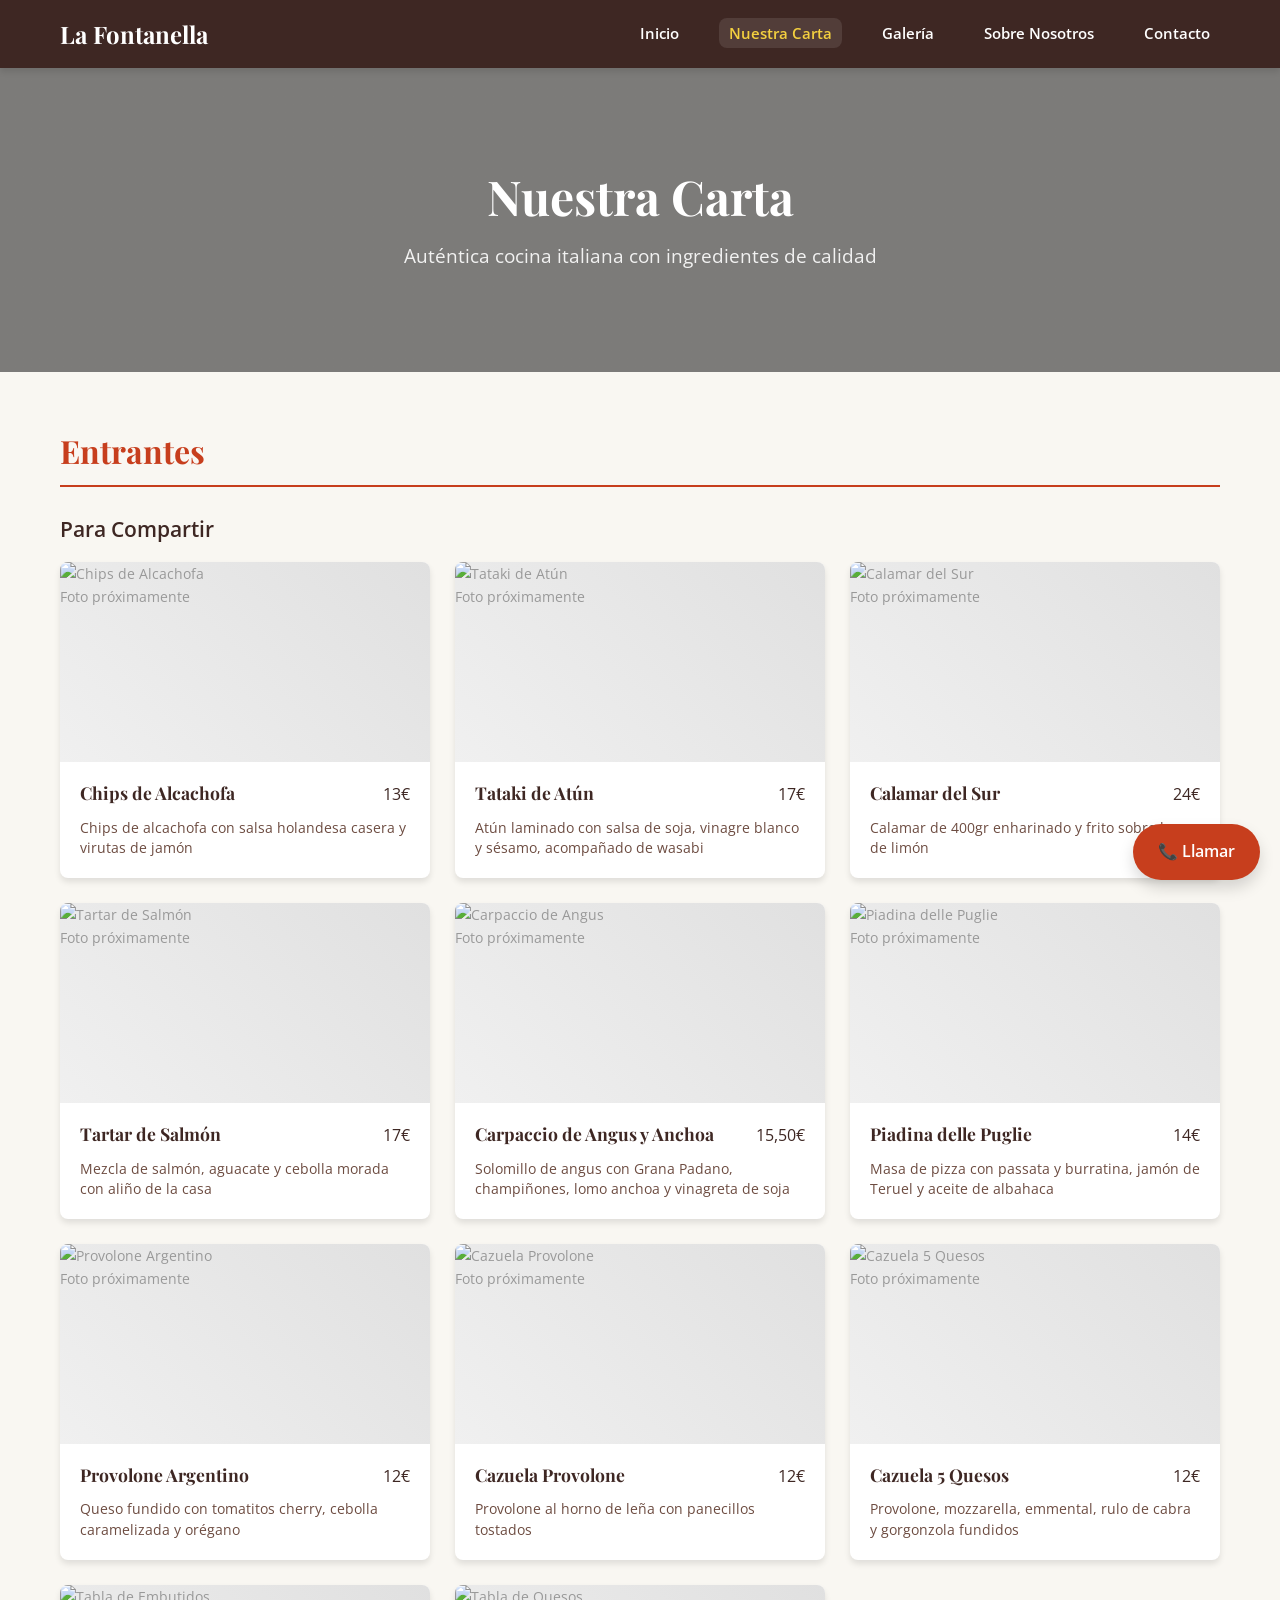
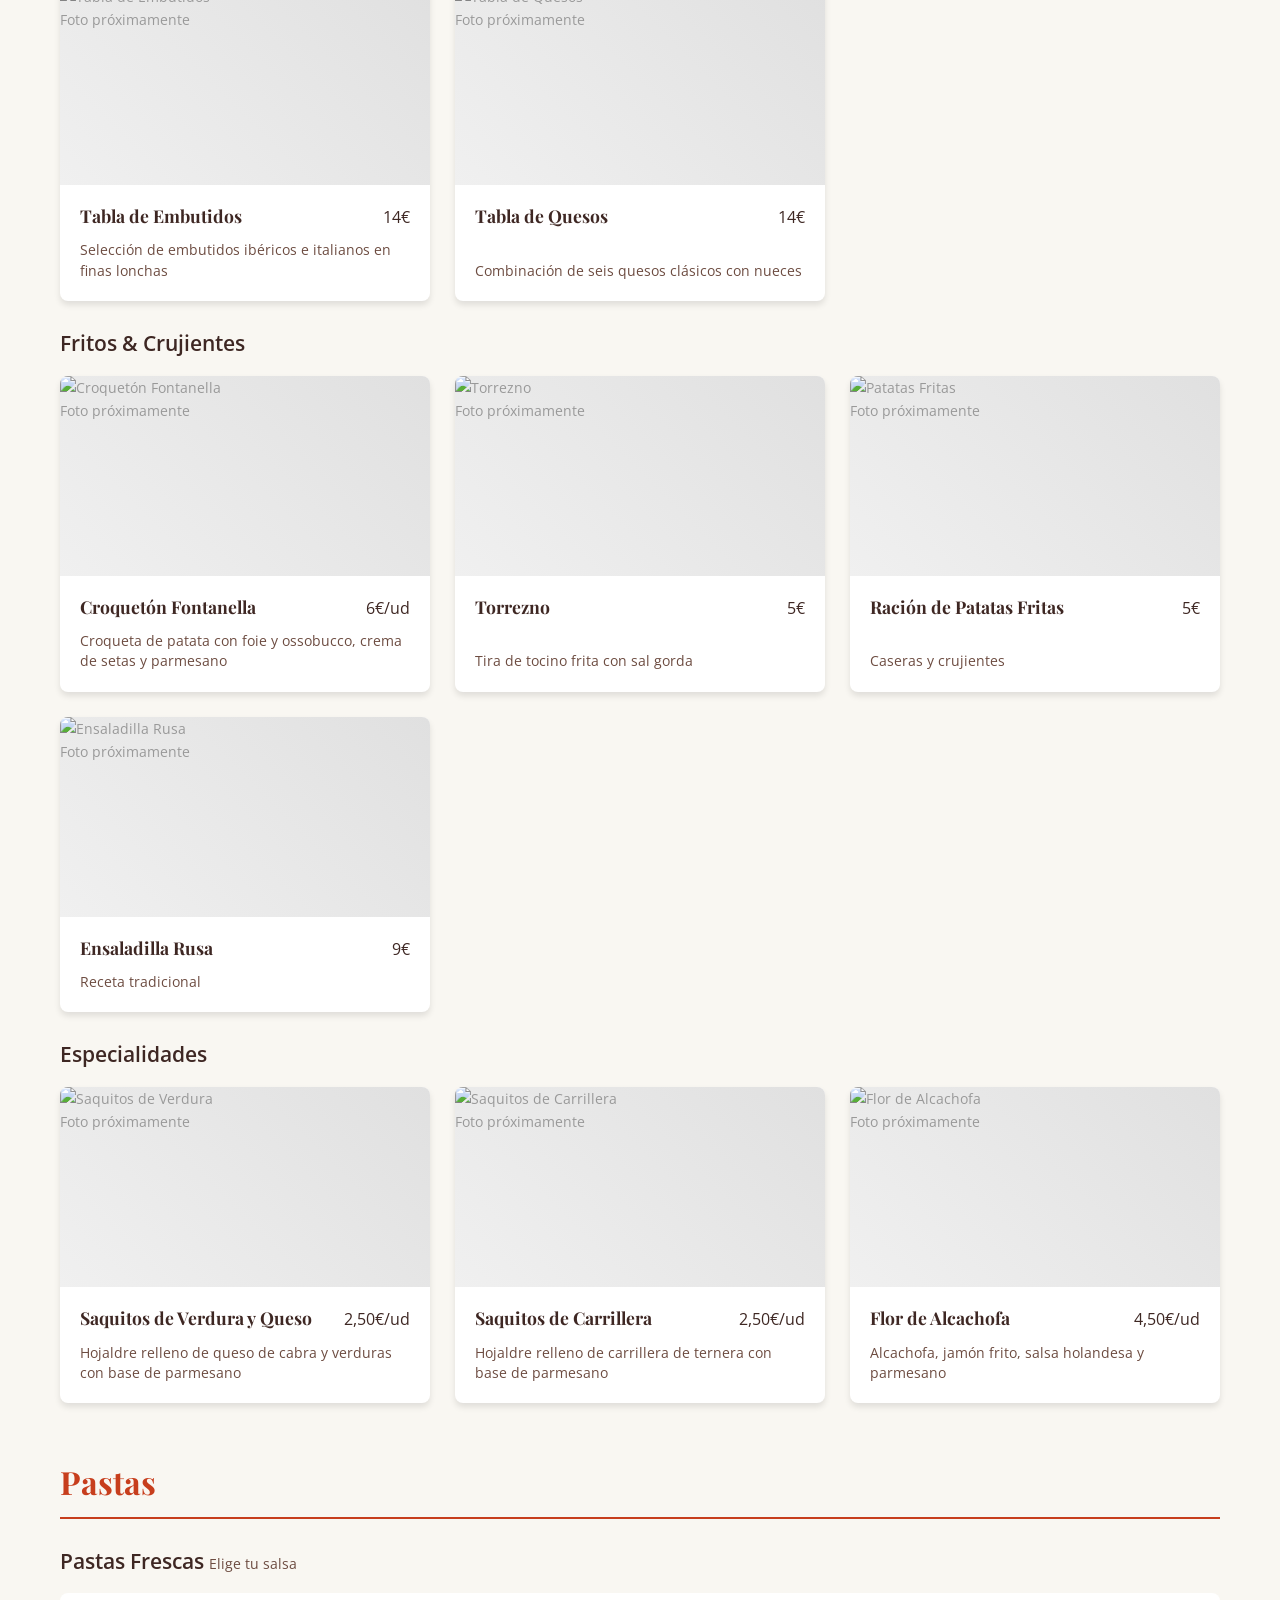
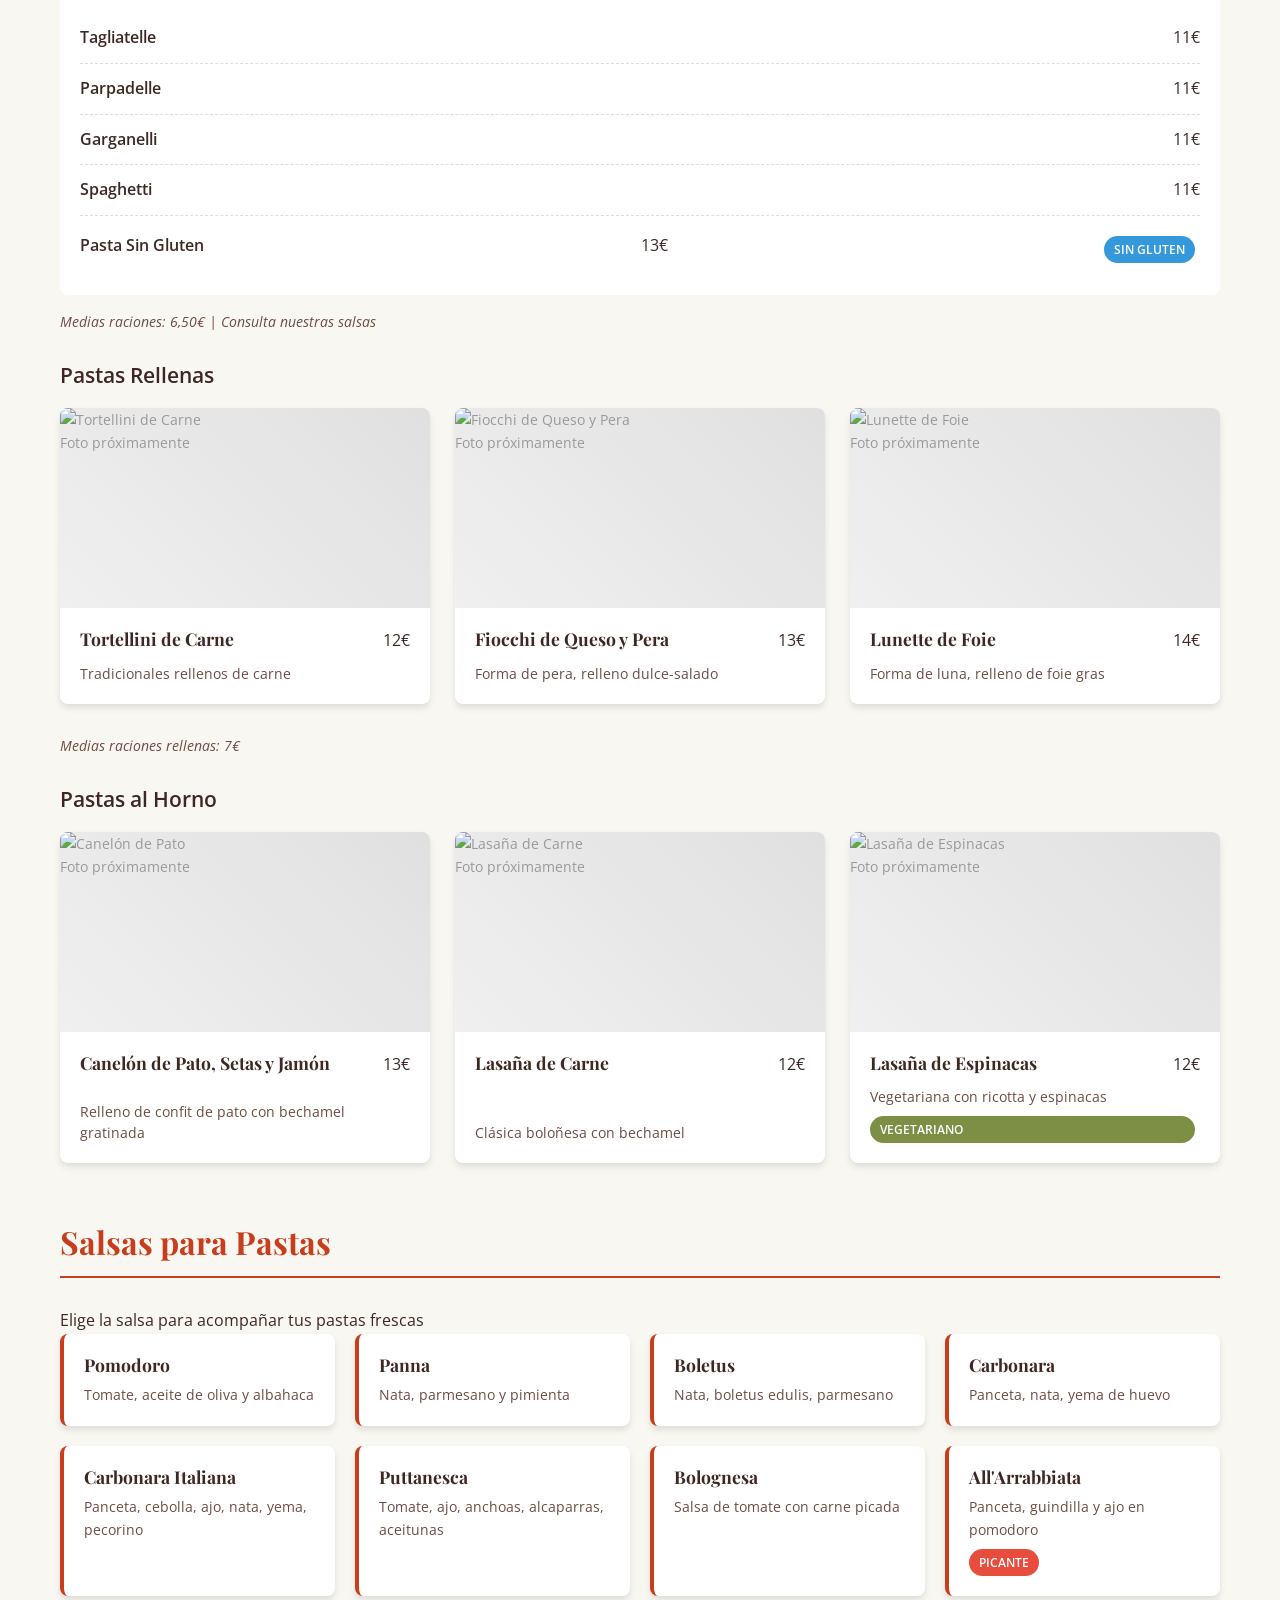
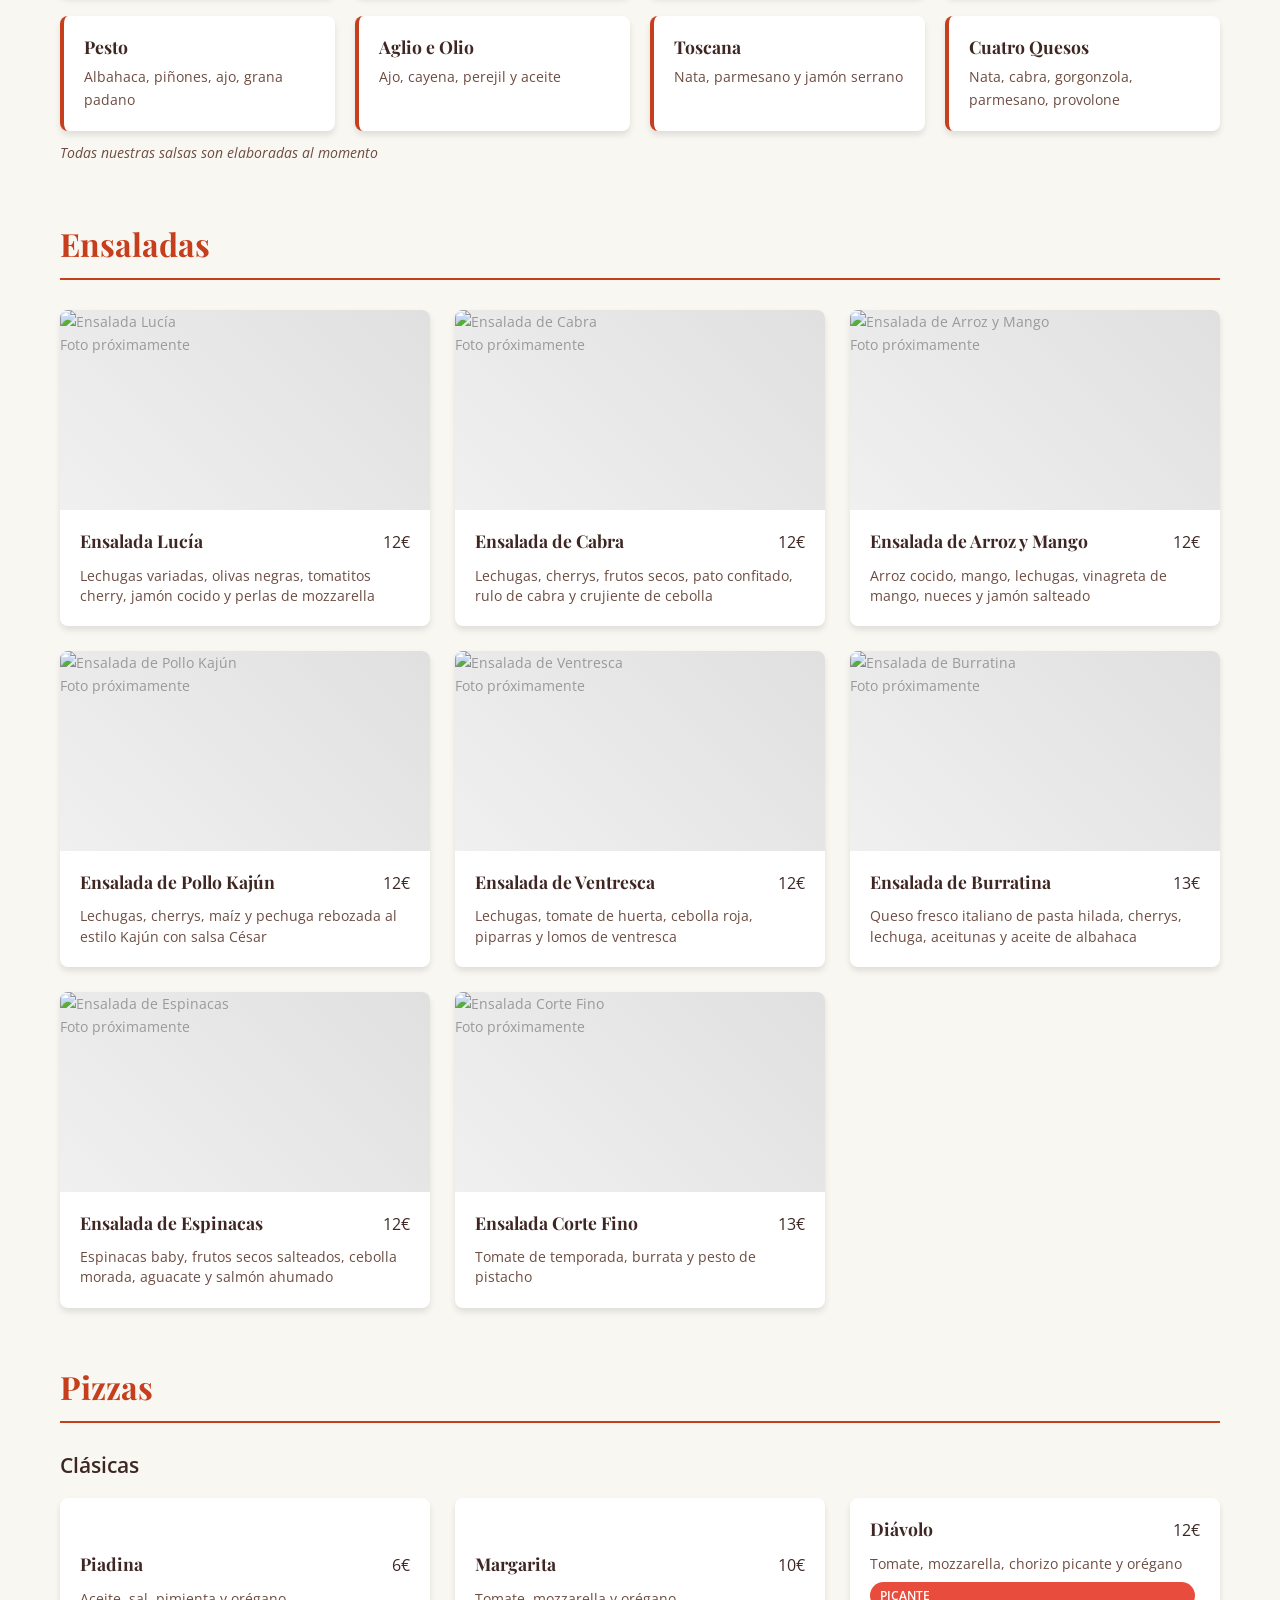
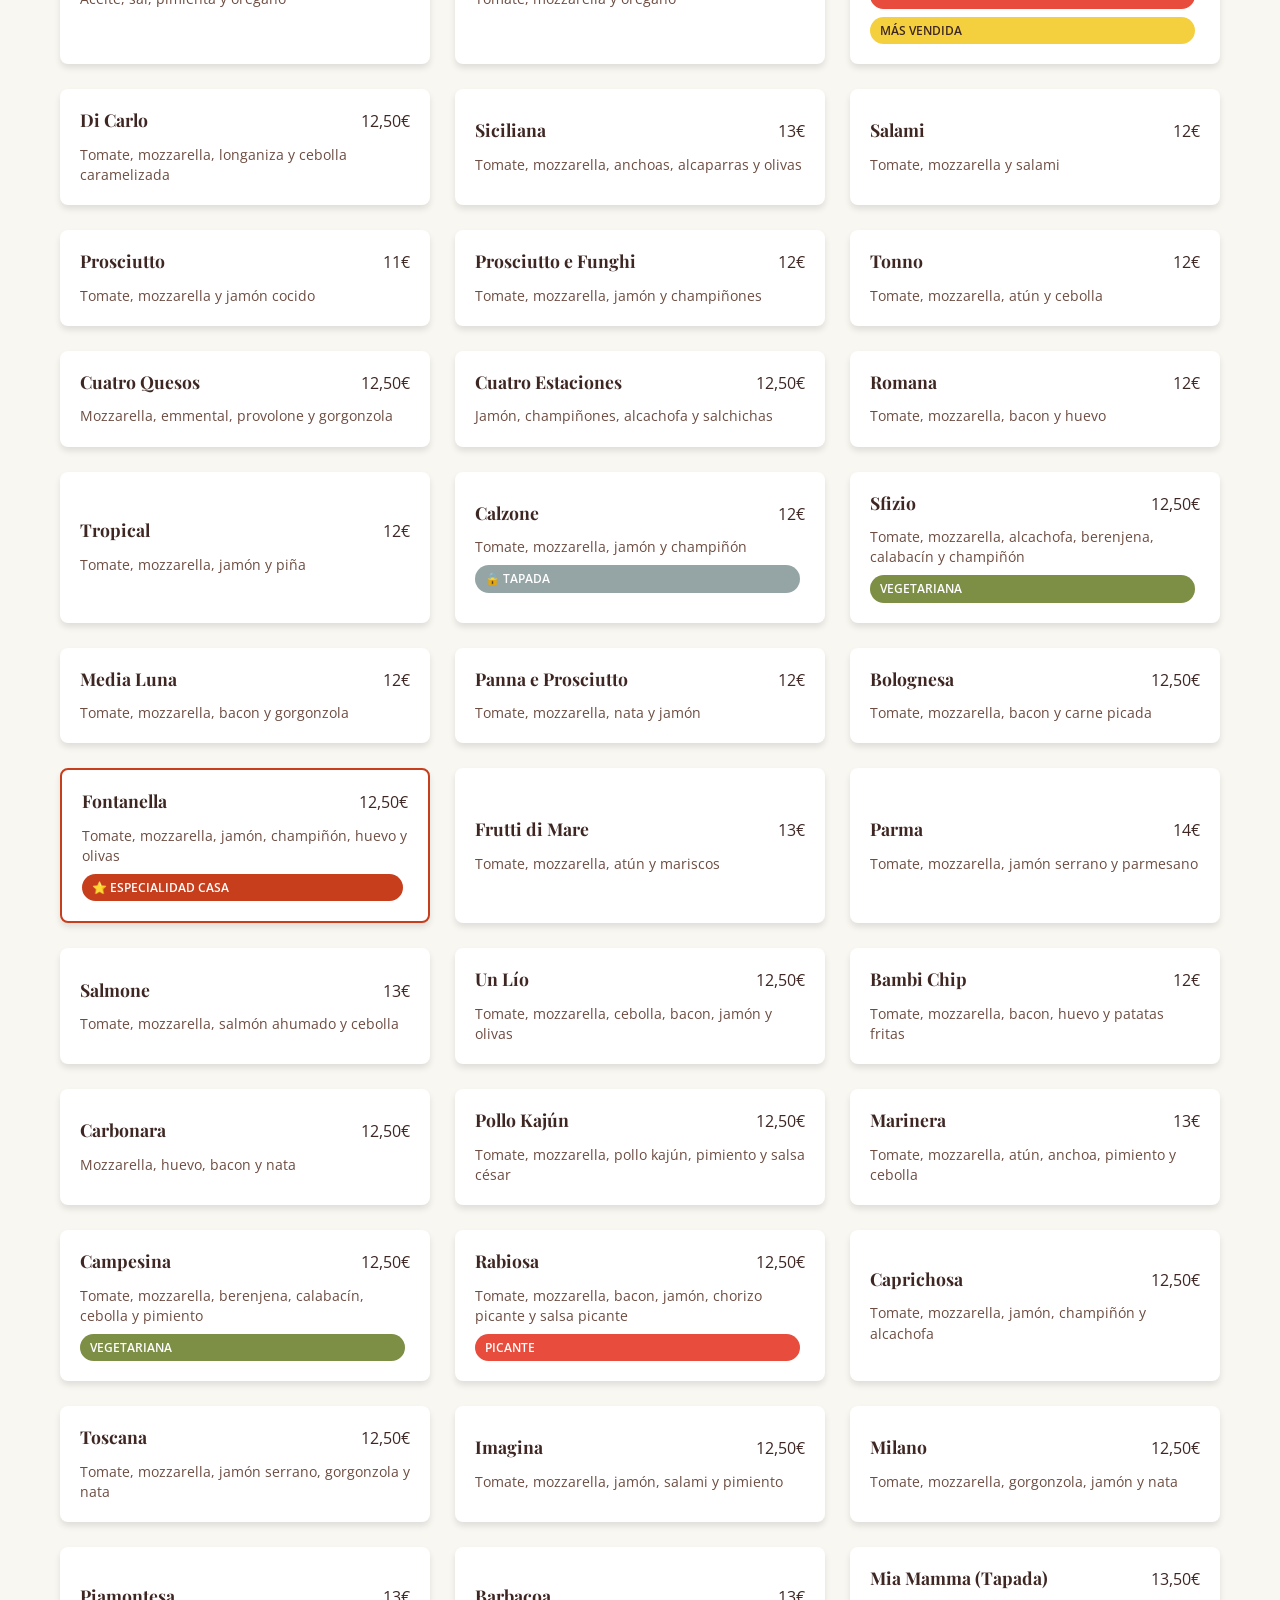
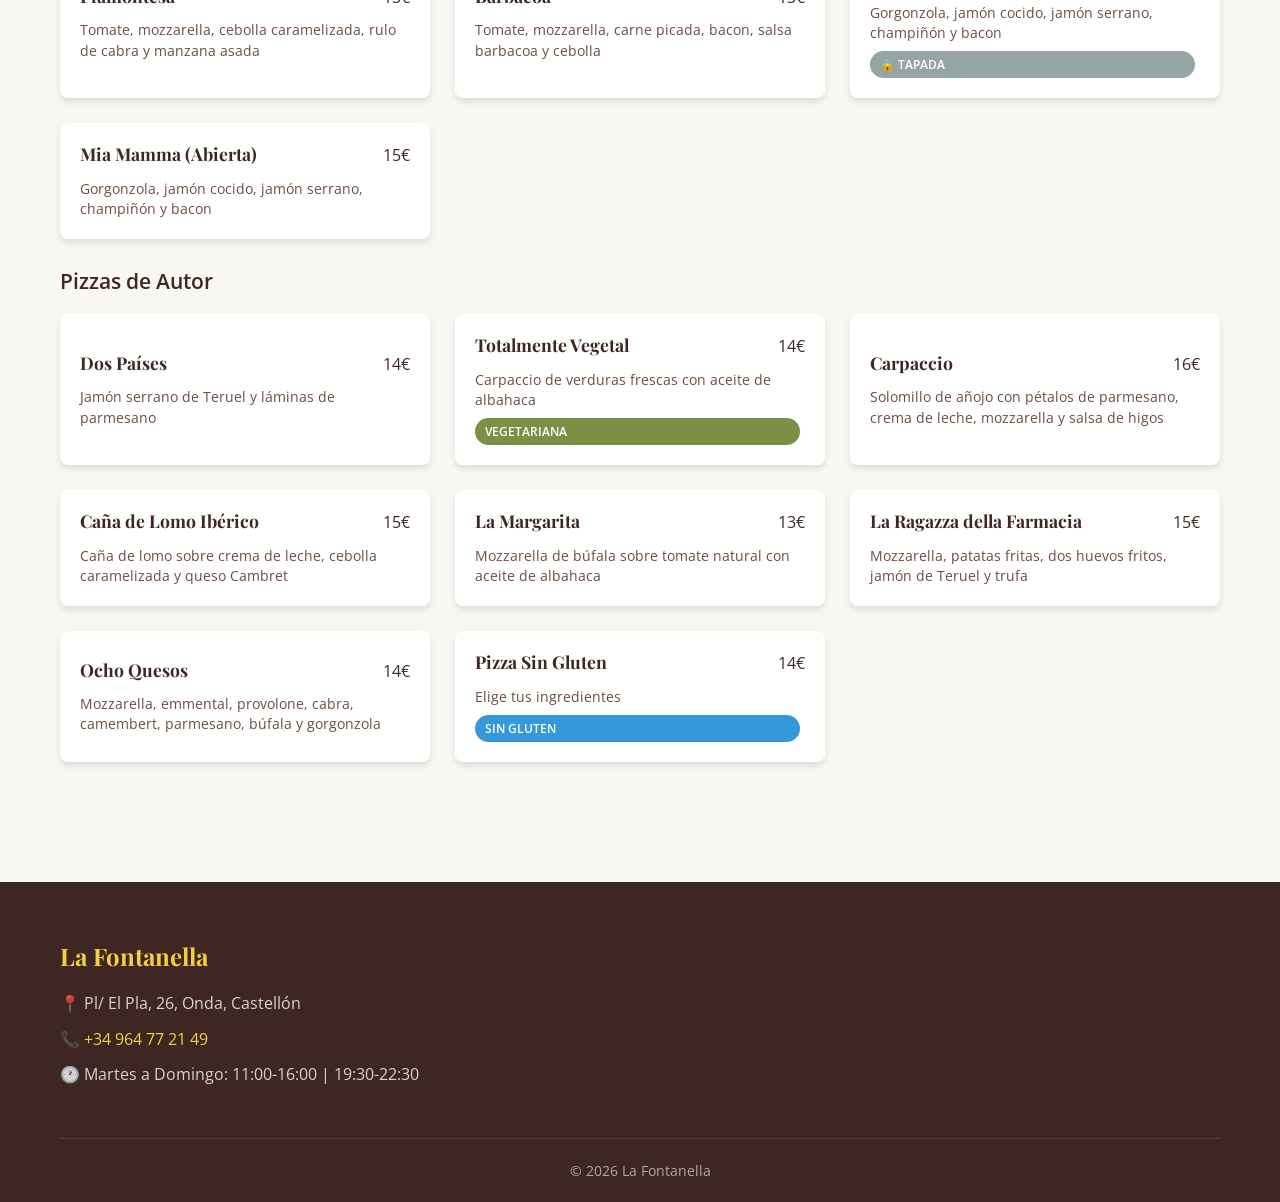
==== commit c20b96d1: "añadida la dirección y el número correctos en el pie de cada página" ====
--- a/carta.html
+++ b/carta.html
@@ -977,9 +977,9 @@
             <div class="footer-content">
                 <div class="footer-info">
                     <h3>La Fontanella</h3>
-                    <p>📍 [Tu dirección], Onda, Castellón</p>
-                    <p>📞 <a href="tel:+34600123456">+34 600 123 456</a></p>
-                    <p>🕐 Martes a Domingo: 13:00-16:00 | 20:00-23:00</p>
+                    <p>📍 Pl/ El Pla, 26, Onda, Castellón</p>
+                    <p>📞 <a href="tel:+34964772149">+34 964 77 21 49</a></p>
+                    <p>🕐 Martes a Domingo: 11:00-16:00 | 19:30-22:30</p>
                 </div>
             </div>
             <div class="footer-bottom">
@@ -988,7 +988,7 @@
         </div>
     </footer>
 
-    <a href="tel:+34600123456" class="btn-flotante">📞 Llamar</a>
+    <a href="tel:+34964772149" class="btn-flotante">📞 Llamar</a>
 
     <script src="js/main.js"></script>
 </body>
--- a/css/estilos.css
+++ b/css/estilos.css
@@ -228,7 +228,7 @@
     font-weight: 600;
     box-shadow: var(--sombra-hover);
     z-index: 999;
-    display: none;
+    display: flex;
 }
 
 /* ============================================
@@ -340,11 +340,13 @@
 }
 
 .plato-info .precio {
-    display: block;
-    font-size: 1.1rem;
-    color: var(--color-primario);
+    color: #C73E1D !important;
+    font-size: 1.3rem !important;
     font-weight: 700;
-    margin-bottom: 10px;
+    float: right;
+    background: #fff5f5;
+    padding: 2px 8px;
+    border-radius: 4px;
 }
 
 .plato-info p {
@@ -1154,4 +1156,17 @@
     .galeria-grid {
         grid-template-columns: 1fr 1fr;
     }
-}+}
+
+img[src*="imagenes"] {
+    background: linear-gradient(45deg, #f0f0f0, #e0e0e0);
+    min-height: 200px;
+    display: flex;
+    align-items: center;
+    justify-content: center;
+    color: #999;
+    font-size: 0.9rem;
+}
+img[src*="imagenes"]::after {
+    content: "Foto próximamente";
+}
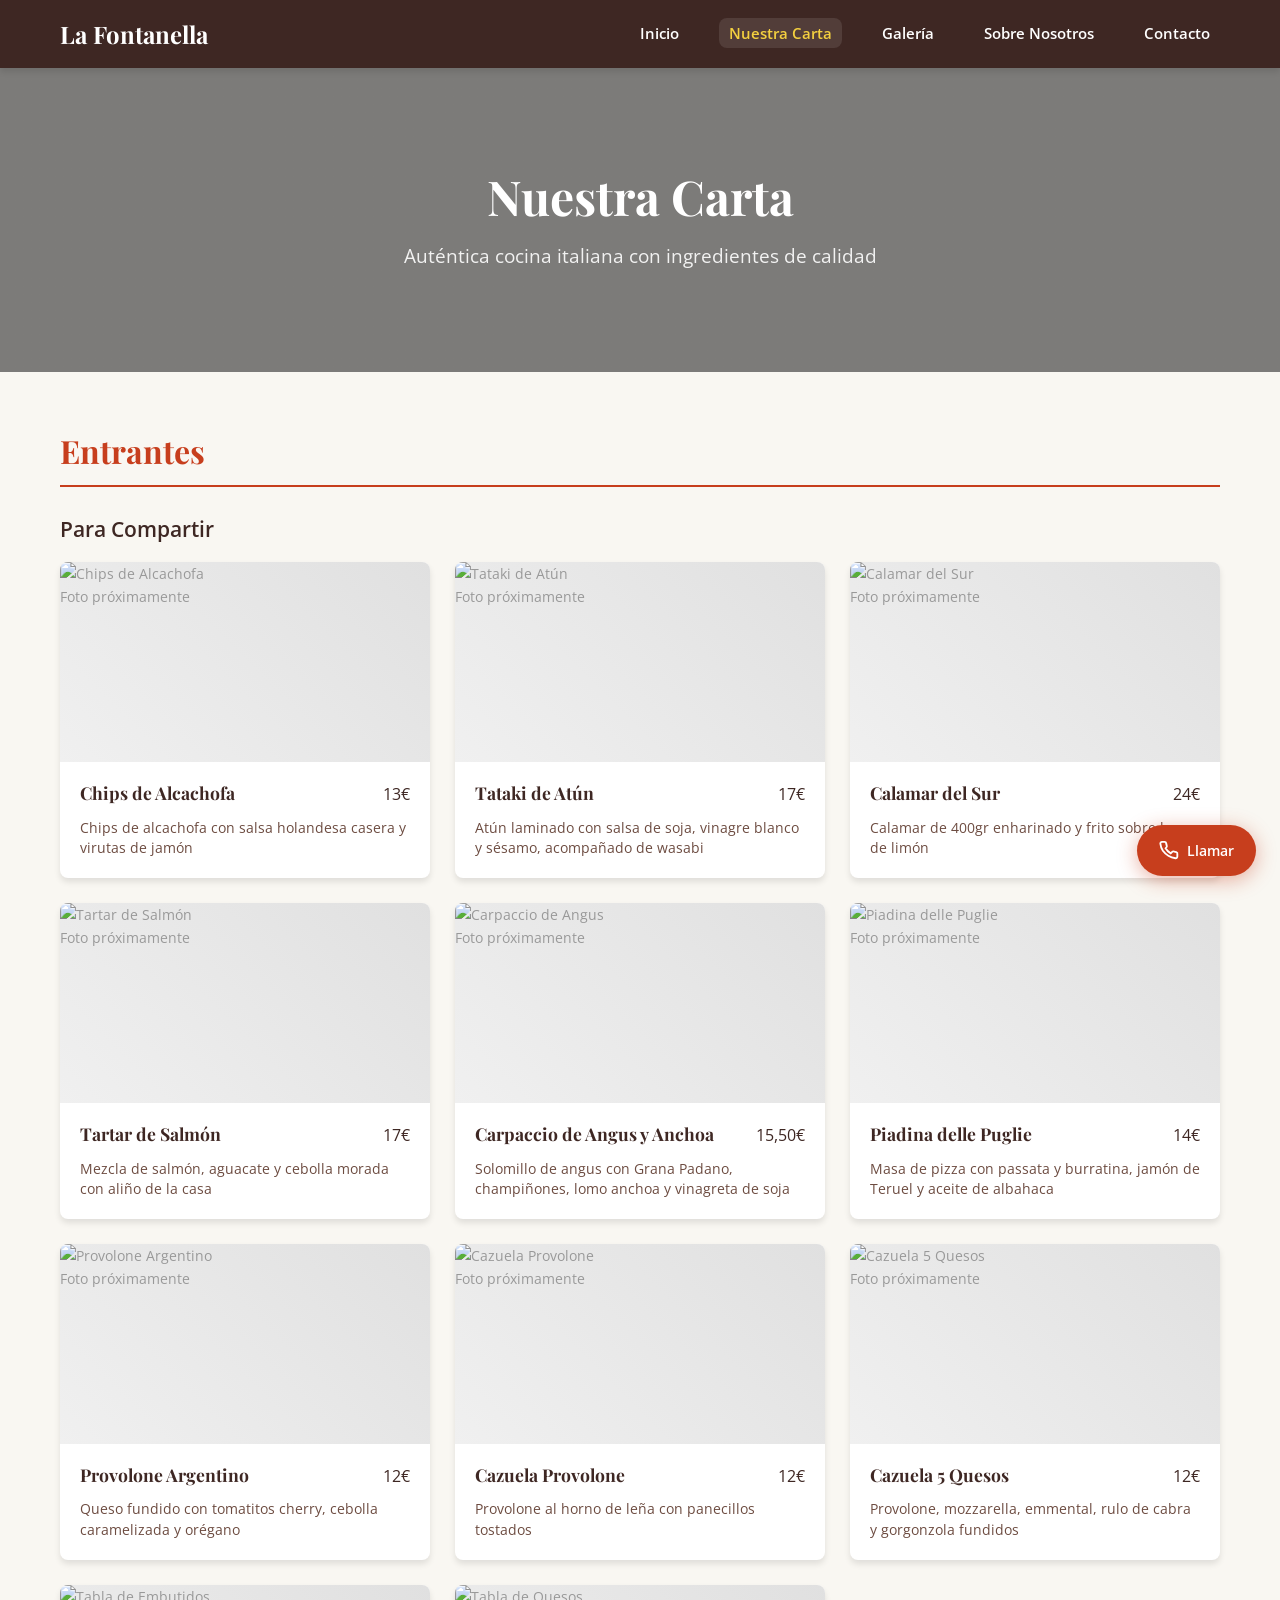
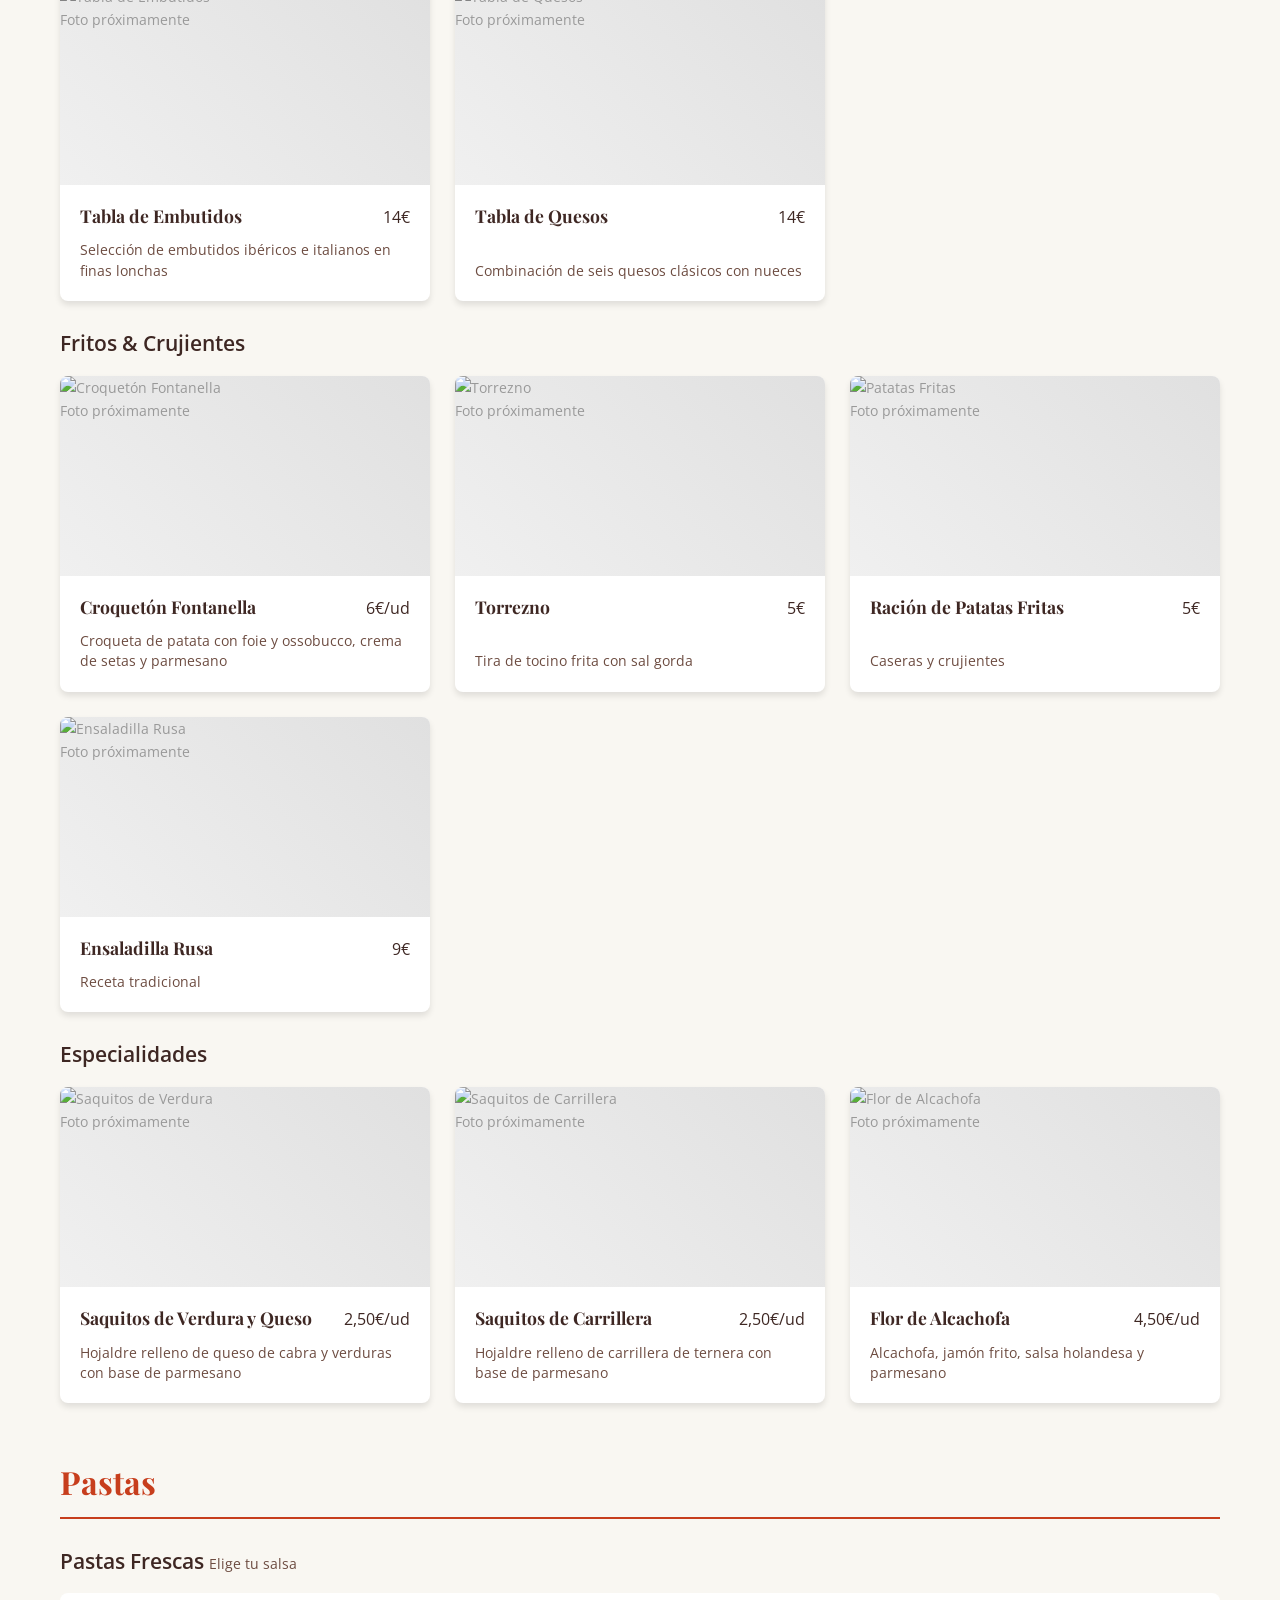
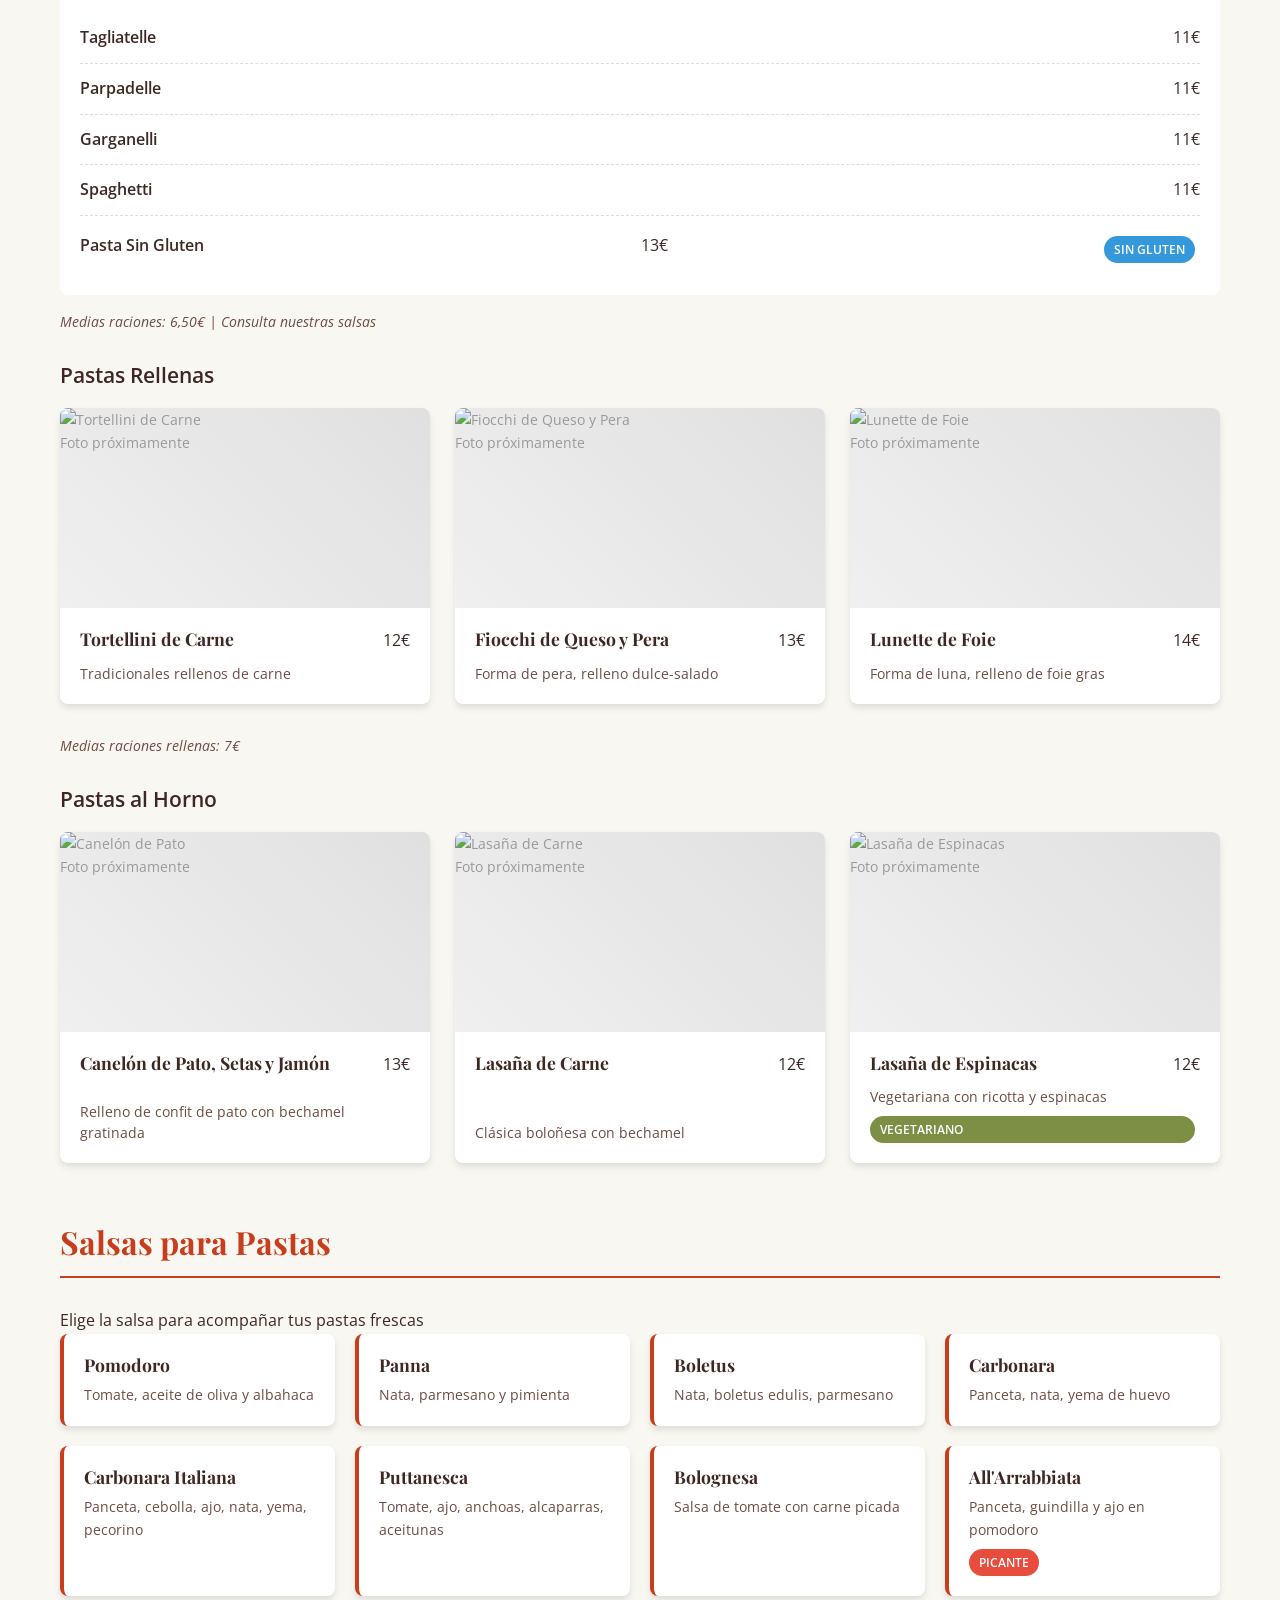
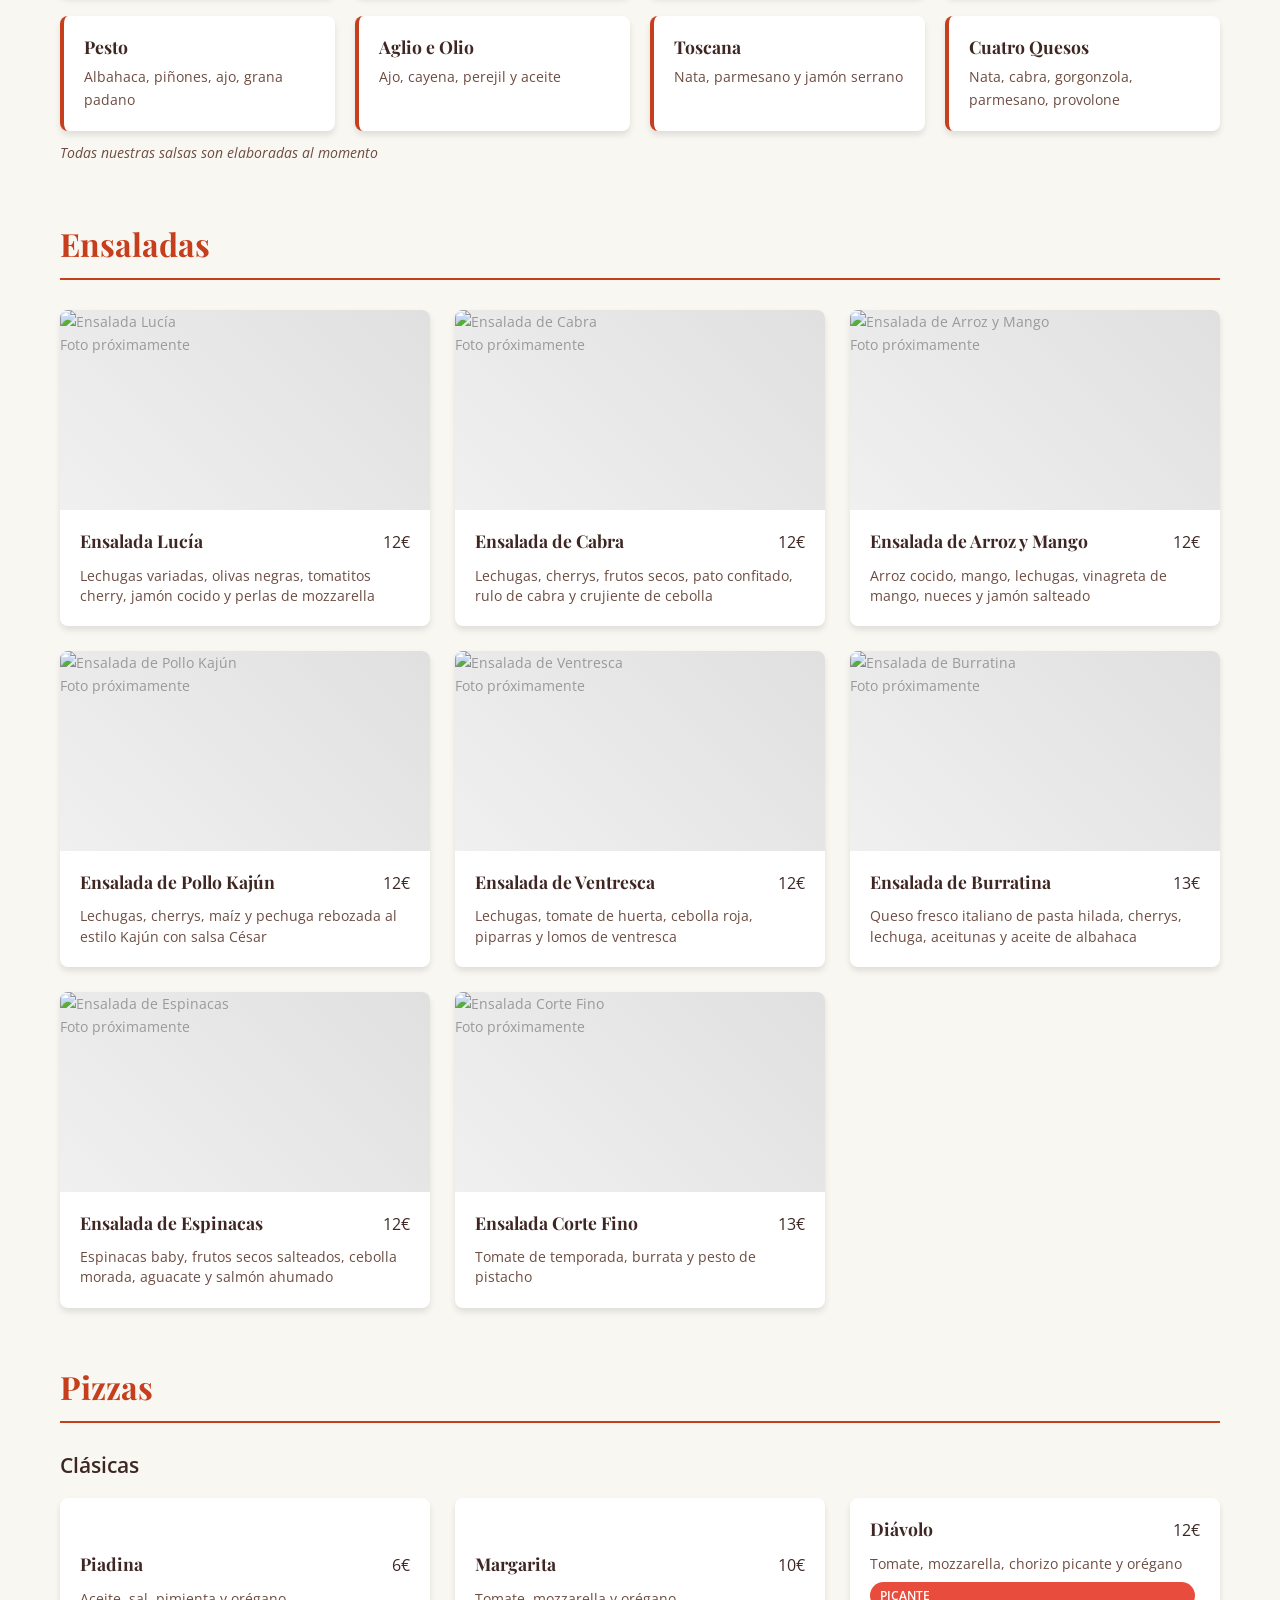
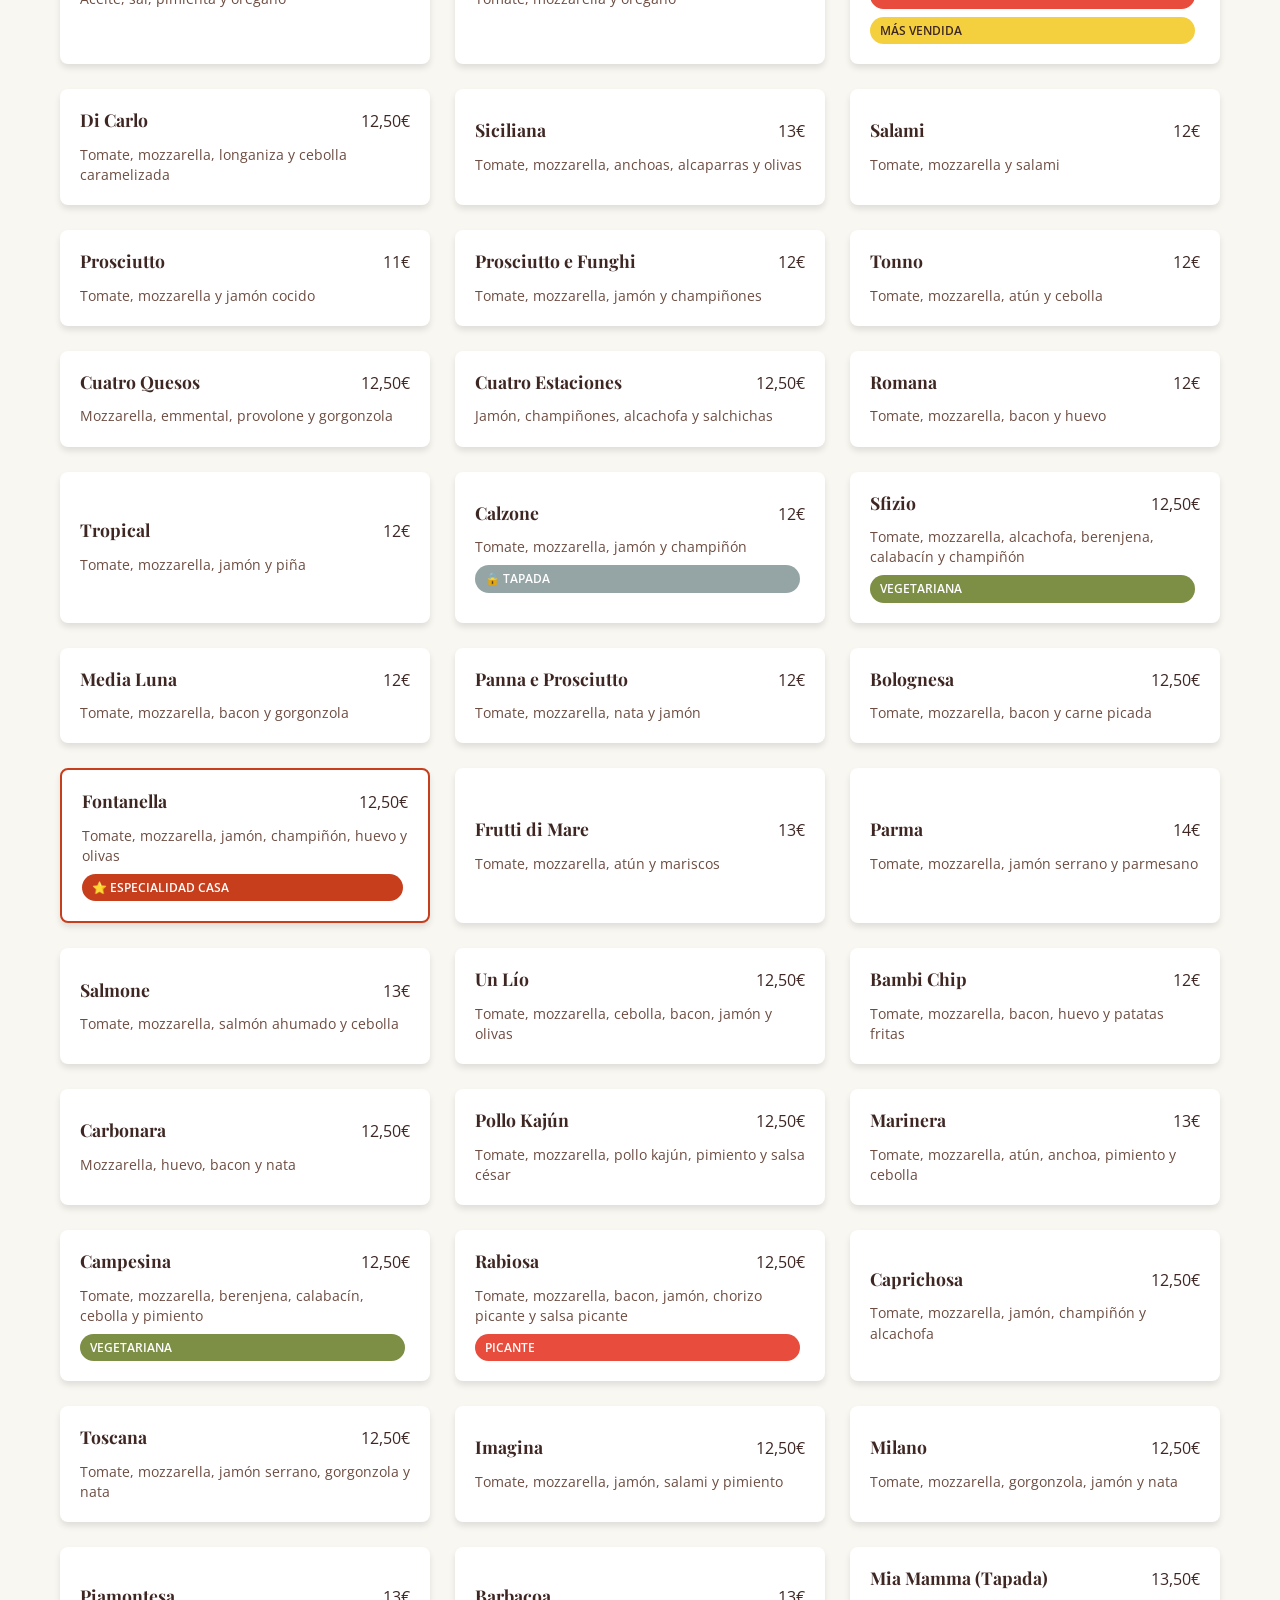
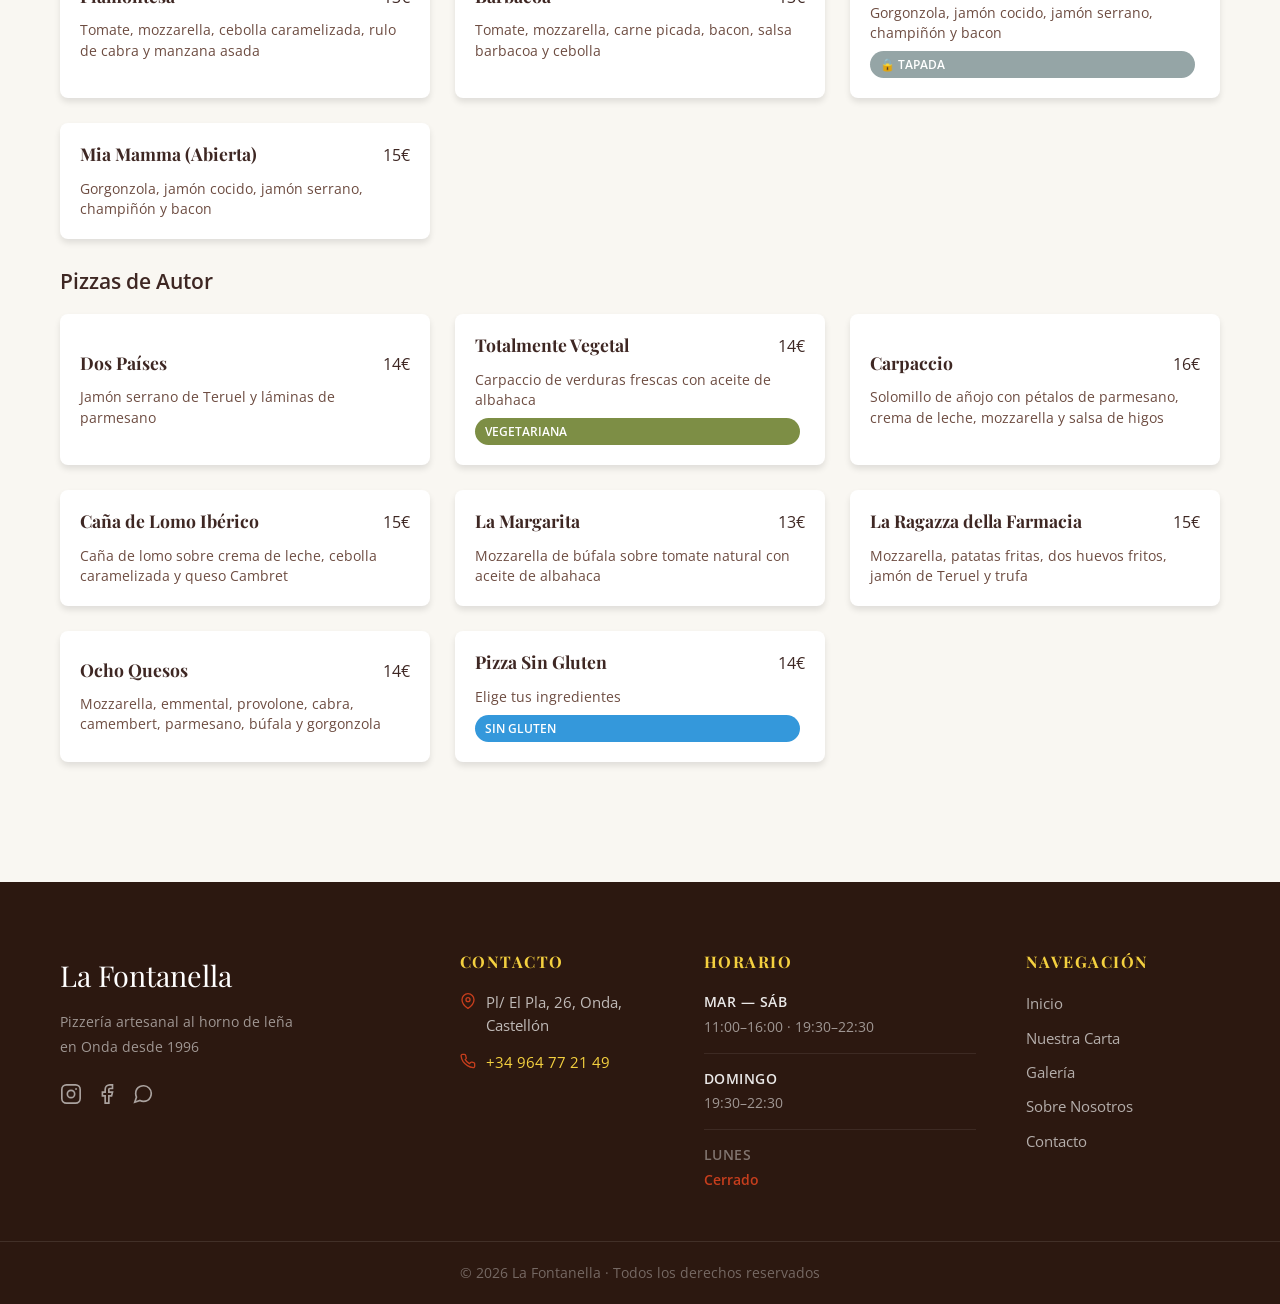
==== commit 3b50e37f: "footer arreglado" ====
--- a/carta.html
+++ b/carta.html
@@ -972,23 +972,79 @@
         </div>
     </main>
 
-    <footer>
-        <div class="container">
-            <div class="footer-content">
-                <div class="footer-info">
-                    <h3>La Fontanella</h3>
-                    <p>📍 Pl/ El Pla, 26, Onda, Castellón</p>
-                    <p>📞 <a href="tel:+34964772149">+34 964 77 21 49</a></p>
-                    <p>🕐 Martes a Domingo: 11:00-16:00 | 19:30-22:30</p>
-                </div>
-            </div>
-            <div class="footer-bottom">
-                <p>&copy; 2026 La Fontanella</p>
-            </div>
-        </div>
-    </footer>
-
-    <a href="tel:+34964772149" class="btn-flotante">📞 Llamar</a>
+    <!-- FOOTER UNIFICADO LA FONTANELLA -->
+<footer class="footer">
+  <div class="footer-inner">
+    <div class="footer-col footer-brand">
+      <span class="footer-logo">La Fontanella</span>
+      <p class="footer-tagline">Pizzería artesanal al horno de leña<br>en Onda desde 1996</p>
+      <div class="footer-social">
+        <a href="#" target="_blank" aria-label="Instagram">
+          <svg width="22" height="22" viewBox="0 0 24 24" fill="none" stroke="currentColor" stroke-width="1.8"><rect x="2" y="2" width="20" height="20" rx="5" ry="5"/><circle cx="12" cy="12" r="4"/><circle cx="17.5" cy="6.5" r="1" fill="currentColor" stroke="none"/></svg>
+        </a>
+        <a href="#" target="_blank" aria-label="Facebook">
+          <svg width="22" height="22" viewBox="0 0 24 24" fill="none" stroke="currentColor" stroke-width="1.8"><path d="M18 2h-3a5 5 0 0 0-5 5v3H7v4h3v8h4v-8h3l1-4h-4V7a1 1 0 0 1 1-1h3z"/></svg>
+        </a>
+        <a href="https://wa.me/34964772149" target="_blank" aria-label="WhatsApp">
+          <svg width="22" height="22" viewBox="0 0 24 24" fill="none" stroke="currentColor" stroke-width="1.8"><path d="M21 11.5a8.38 8.38 0 0 1-.9 3.8 8.5 8.5 0 0 1-7.6 4.7 8.38 8.38 0 0 1-3.8-.9L3 21l1.9-5.7a8.38 8.38 0 0 1-.9-3.8 8.5 8.5 0 0 1 4.7-7.6 8.38 8.38 0 0 1 3.8-.9h.5a8.48 8.48 0 0 1 8 8v.5z"/></svg>
+        </a>
+      </div>
+    </div>
+
+    <div class="footer-col footer-contact">
+      <h4>Contacto</h4>
+      <ul>
+        <li>
+          <svg width="16" height="16" viewBox="0 0 24 24" fill="none" stroke="currentColor" stroke-width="2"><path d="M21 10c0 7-9 13-9 13s-9-6-9-13a9 9 0 0 1 18 0z"/><circle cx="12" cy="10" r="3"/></svg>
+          Pl/ El Pla, 26, Onda, Castellón
+        </li>
+        <li>
+          <svg width="16" height="16" viewBox="0 0 24 24" fill="none" stroke="currentColor" stroke-width="2"><path d="M22 16.92v3a2 2 0 0 1-2.18 2 19.79 19.79 0 0 1-8.63-3.07A19.5 19.5 0 0 1 4.69 13a19.79 19.79 0 0 1-3.07-8.67A2 2 0 0 1 3.6 2.18h3a2 2 0 0 1 2 1.72c.127.96.361 1.903.7 2.81a2 2 0 0 1-.45 2.11L7.91 9.91a16 16 0 0 0 6.15 6.15l1.79-1.79a2 2 0 0 1 2.11-.45c.907.339 1.85.573 2.81.7A2 2 0 0 1 22 16.92z"/></svg>
+          <a href="tel:+34964772149">+34 964 77 21 49</a>
+        </li>
+      </ul>
+    </div>
+
+    <div class="footer-col footer-hours">
+      <h4>Horario</h4>
+      <ul class="horario-lista">
+        <li>
+          <span class="dia">Mar — Sáb</span>
+          <span class="horas">11:00–16:00 · 19:30–22:30</span>
+        </li>
+        <li>
+          <span class="dia">Domingo</span>
+          <span class="horas">19:30–22:30</span>
+        </li>
+        <li class="cerrado">
+          <span class="dia">Lunes</span>
+          <span class="horas">Cerrado</span>
+        </li>
+      </ul>
+    </div>
+
+    <div class="footer-col footer-nav">
+      <h4>Navegación</h4>
+      <ul>
+        <li><a href="index.html">Inicio</a></li>
+        <li><a href="carta.html">Nuestra Carta</a></li>
+        <li><a href="galeria.html">Galería</a></li>
+        <li><a href="nosotros.html">Sobre Nosotros</a></li>
+        <li><a href="contacto.html">Contacto</a></li>
+      </ul>
+    </div>
+  </div>
+
+  <div class="footer-bottom">
+    <p>&copy; 2026 La Fontanella · Todos los derechos reservados</p>
+  </div>
+</footer>
+
+<!-- Botón flotante llamar (igual en todas las páginas) -->
+<a href="tel:+34964772149" class="btn-flotante" aria-label="Llamar">
+  <svg width="20" height="20" viewBox="0 0 24 24" fill="none" stroke="currentColor" stroke-width="2.2"><path d="M22 16.92v3a2 2 0 0 1-2.18 2 19.79 19.79 0 0 1-8.63-3.07A19.5 19.5 0 0 1 4.69 13a19.79 19.79 0 0 1-3.07-8.67A2 2 0 0 1 3.6 2.18h3a2 2 0 0 1 2 1.72c.127.96.361 1.903.7 2.81a2 2 0 0 1-.45 2.11L7.91 9.91a16 16 0 0 0 6.15 6.15l1.79-1.79a2 2 0 0 1 2.11-.45c.907.339 1.85.573 2.81.7A2 2 0 0 1 22 16.92z"/></svg>
+  Llamar
+</a>
 
     <script src="js/main.js"></script>
 </body>
--- a/css/estilos.css
+++ b/css/estilos.css
@@ -449,58 +449,204 @@
 }
 
 /* ============================================
-   FOOTER
-   ============================================ */
-
-footer {
-    background-color: var(--color-texto);
-    color: var(--color-blanco);
-    padding: 60px 0 20px;
-}
-
-.footer-content {
-    display: grid;
-    grid-template-columns: 2fr 1fr;
-    gap: 40px;
-    margin-bottom: 40px;
-}
-
-.footer-info h3 {
-    font-size: 1.5rem;
-    margin-bottom: 20px;
-    color: var(--color-acento);
-}
-
-.footer-info p {
-    margin-bottom: 10px;
-    color: rgba(255,255,255,0.8);
-}
-
-.footer-info a {
-    color: var(--color-acento);
+   FOOTER UNIFICADO
+   ============================================ */
+
+.footer {
+  background-color: #2C1810;
+  color: rgba(255,255,255,0.85);
+  padding: 70px 0 0;
+  font-size: 0.95rem;
+}
+
+.footer-inner {
+  max-width: 1200px;
+  margin: 0 auto;
+  padding: 0 20px 50px;
+  display: grid;
+  grid-template-columns: 1.8fr 1fr 1.4fr 1fr;
+  gap: 50px;
+}
+
+.footer-col h4 {
+  font-family: 'Playfair Display', serif;
+  font-size: 1rem;
+  color: #F4D03F;
+  letter-spacing: 1.5px;
+  text-transform: uppercase;
+  margin-bottom: 20px;
+}
+
+/* Brand col */
+.footer-logo {
+  font-family: 'Playfair Display', serif;
+  font-size: 1.8rem;
+  color: #ffffff;
+  display: block;
+  margin-bottom: 12px;
+}
+
+.footer-tagline {
+  color: rgba(255,255,255,0.55);
+  line-height: 1.7;
+  font-size: 0.9rem;
+  margin-bottom: 24px;
 }
 
 .footer-social {
-    display: flex;
-    flex-direction: column;
-    gap: 10px;
+  display: flex;
+  gap: 14px;
 }
 
 .footer-social a {
-    color: var(--color-blanco);
-    transition: var(--transicion);
+  color: rgba(255,255,255,0.6);
+  transition: color 0.3s ease, transform 0.3s ease;
+  display: flex;
 }
 
 .footer-social a:hover {
-    color: var(--color-acento);
-}
-
+  color: #F4D03F;
+  transform: translateY(-3px);
+}
+
+/* Contact col */
+.footer-contact ul,
+.footer-nav ul {
+  list-style: none;
+  padding: 0;
+}
+
+.footer-contact ul li {
+  display: flex;
+  align-items: flex-start;
+  gap: 10px;
+  margin-bottom: 14px;
+  color: rgba(255,255,255,0.7);
+  line-height: 1.5;
+}
+
+.footer-contact ul li svg {
+  flex-shrink: 0;
+  margin-top: 2px;
+  color: #C73E1D;
+}
+
+.footer-contact a {
+  color: #F4D03F;
+  transition: opacity 0.2s;
+}
+
+.footer-contact a:hover {
+  opacity: 0.8;
+}
+
+/* Hours col */
+.horario-lista {
+  list-style: none;
+  padding: 0;
+}
+
+.horario-lista li {
+  display: flex;
+  flex-direction: column;
+  margin-bottom: 14px;
+  padding-bottom: 14px;
+  border-bottom: 1px solid rgba(255,255,255,0.08);
+}
+
+.horario-lista li:last-child {
+  border-bottom: none;
+  margin-bottom: 0;
+  padding-bottom: 0;
+}
+
+.horario-lista .dia {
+  font-weight: 600;
+  color: rgba(255,255,255,0.9);
+  font-size: 0.85rem;
+  text-transform: uppercase;
+  letter-spacing: 0.5px;
+}
+
+.horario-lista .horas {
+  color: rgba(255,255,255,0.55);
+  font-size: 0.88rem;
+  margin-top: 3px;
+}
+
+.horario-lista .cerrado .dia {
+  color: rgba(255,255,255,0.4);
+}
+
+.horario-lista .cerrado .horas {
+  color: #C73E1D;
+  font-weight: 600;
+}
+
+/* Nav col */
+.footer-nav ul li {
+  margin-bottom: 10px;
+}
+
+.footer-nav ul li a {
+  color: rgba(255,255,255,0.65);
+  transition: color 0.2s, padding-left 0.2s;
+  display: inline-block;
+}
+
+.footer-nav ul li a:hover {
+  color: #F4D03F;
+  padding-left: 6px;
+}
+
+/* Bottom bar */
 .footer-bottom {
-    text-align: center;
-    padding-top: 20px;
-    border-top: 1px solid rgba(255,255,255,0.1);
-    color: rgba(255,255,255,0.6);
-    font-size: 0.9rem;
+  border-top: 1px solid rgba(255,255,255,0.1);
+  text-align: center;
+  padding: 20px;
+  color: rgba(255,255,255,0.35);
+  font-size: 0.85rem;
+}
+
+/* Botón flotante actualizado */
+.btn-flotante {
+  position: fixed;
+  bottom: 24px;
+  right: 24px;
+  background-color: var(--color-primario);
+  color: var(--color-blanco);
+  padding: 14px 22px;
+  border-radius: 50px;
+  font-weight: 600;
+  font-size: 0.9rem;
+  box-shadow: 0 4px 20px rgba(199,62,29,0.4);
+  z-index: 999;
+  display: flex;
+  align-items: center;
+  gap: 8px;
+  transition: all 0.3s ease;
+  text-decoration: none;
+}
+
+.btn-flotante:hover {
+  background-color: var(--color-primario-oscuro);
+  transform: translateY(-2px);
+  box-shadow: 0 6px 25px rgba(199,62,29,0.5);
+}
+
+/* Responsive footer */
+@media (max-width: 900px) {
+  .footer-inner {
+    grid-template-columns: 1fr 1fr;
+    gap: 35px;
+  }
+}
+
+@media (max-width: 560px) {
+  .footer-inner {
+    grid-template-columns: 1fr;
+    gap: 30px;
+  }
 }
 
 /* ============================================
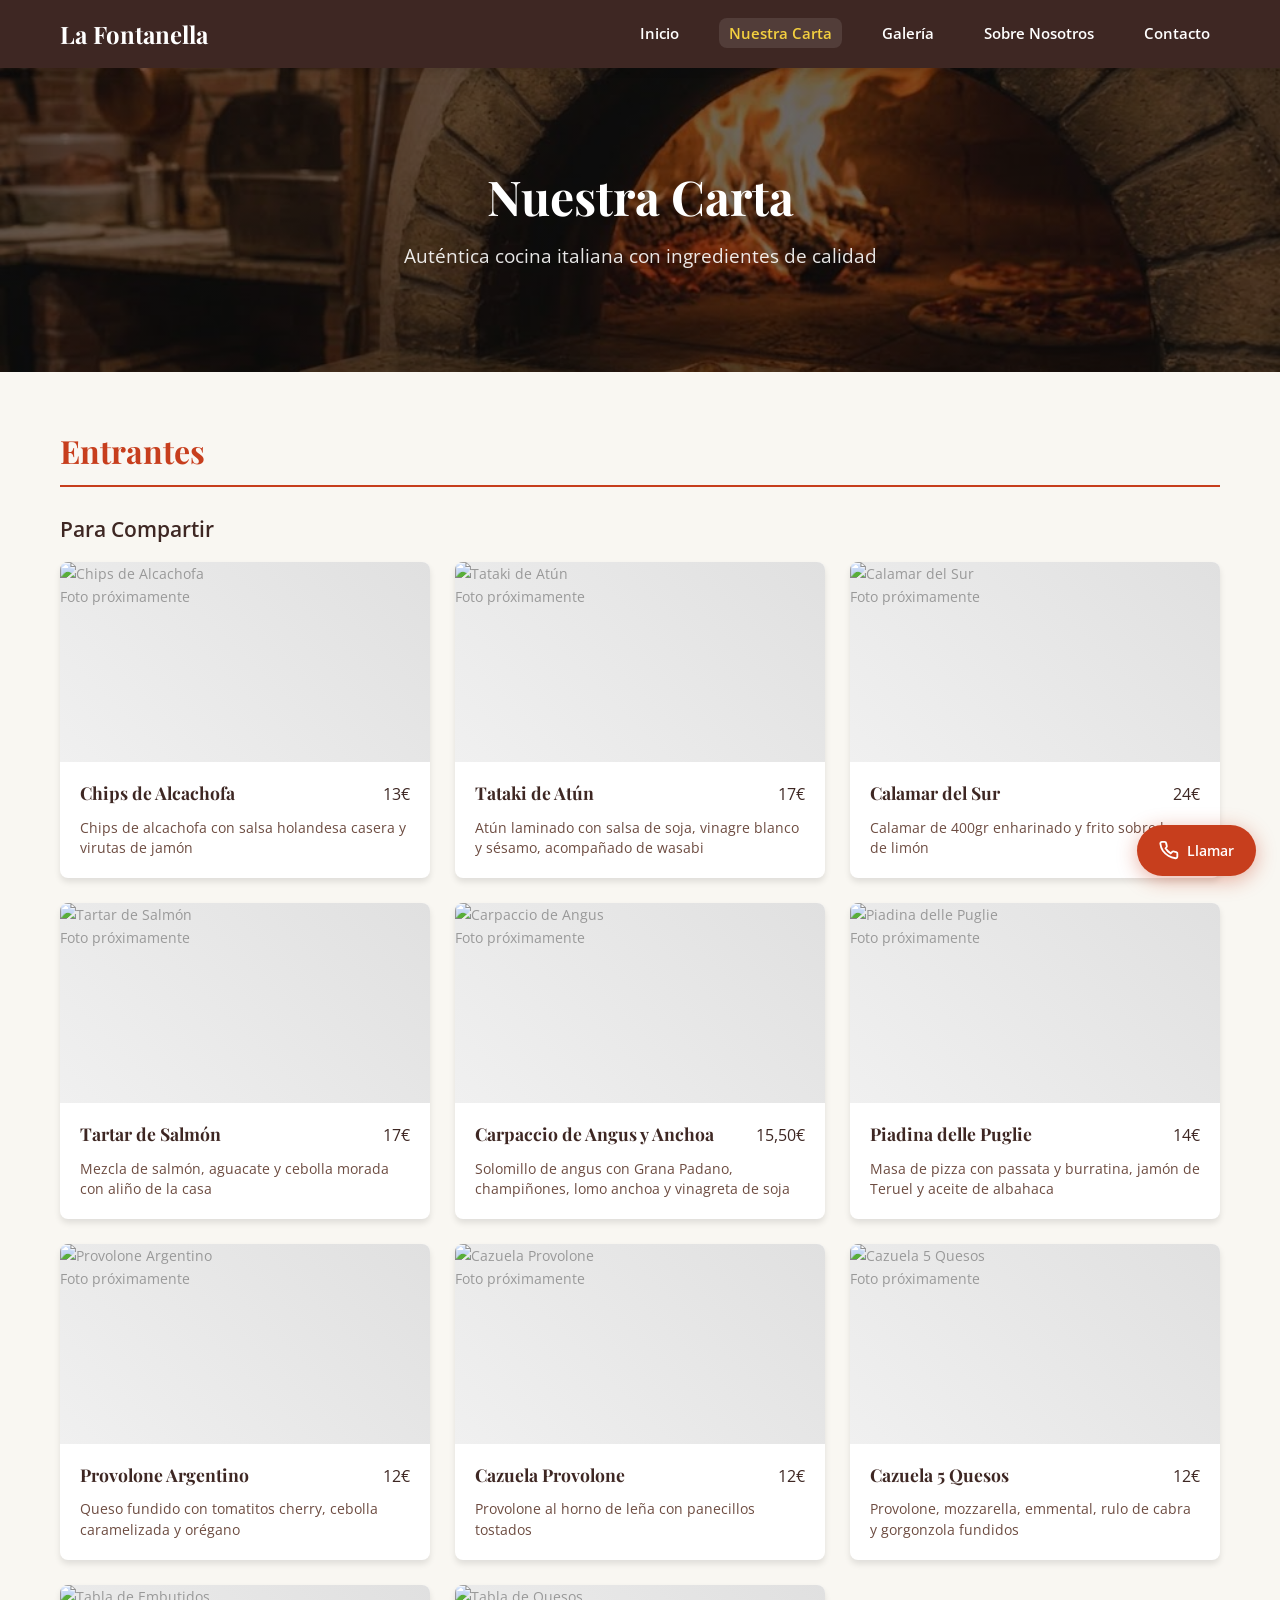
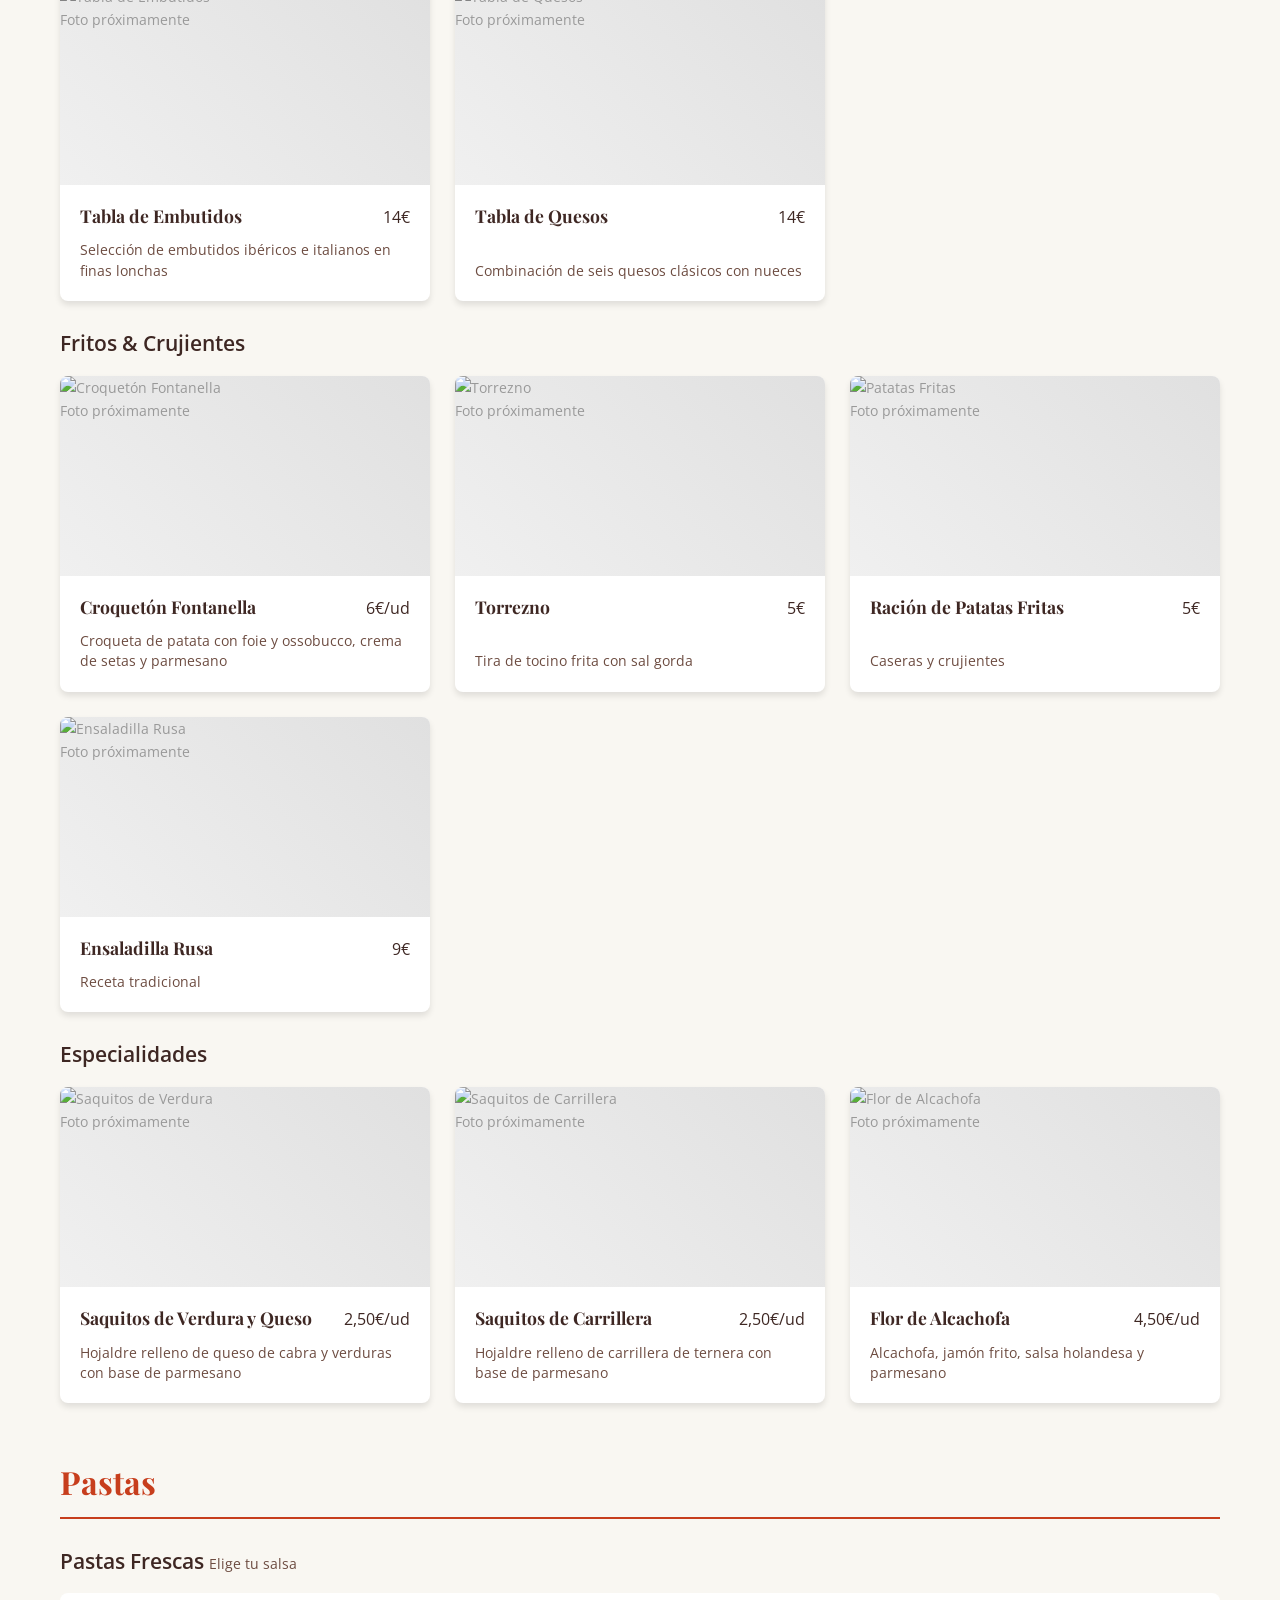
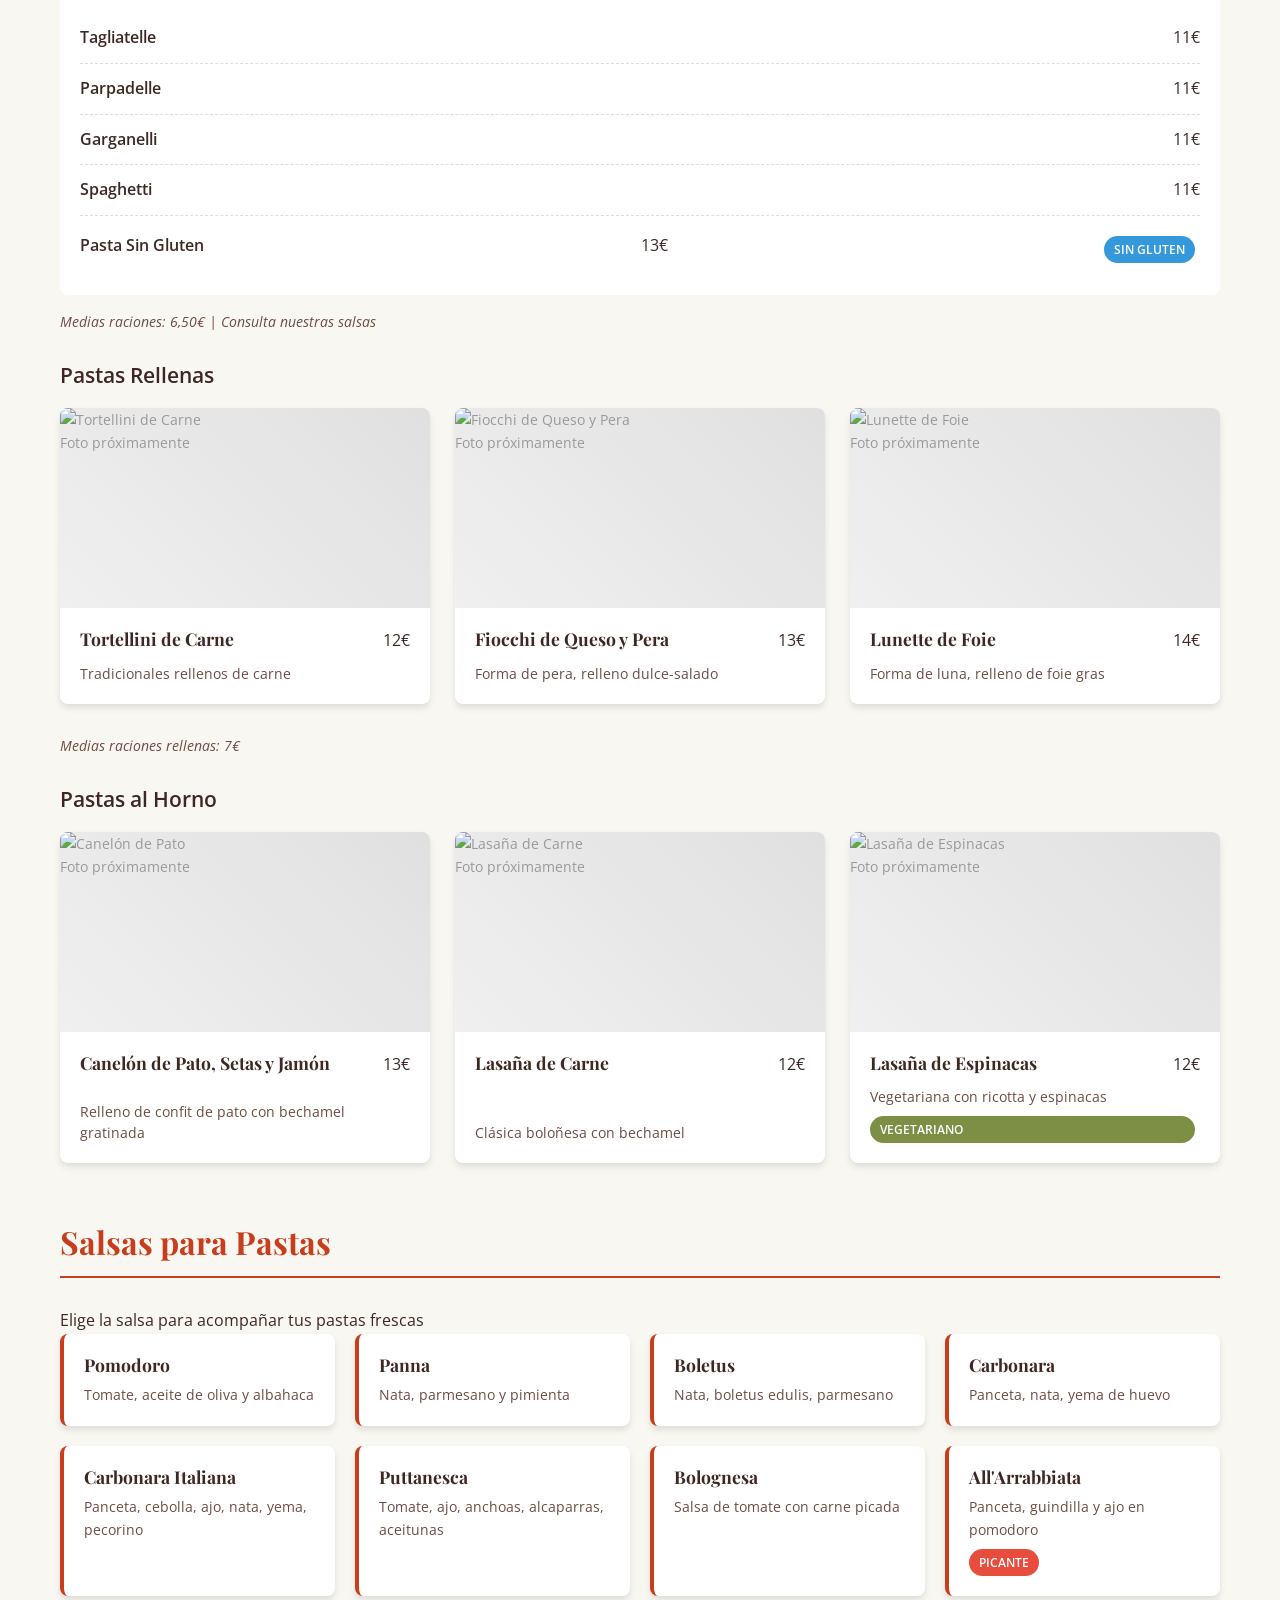
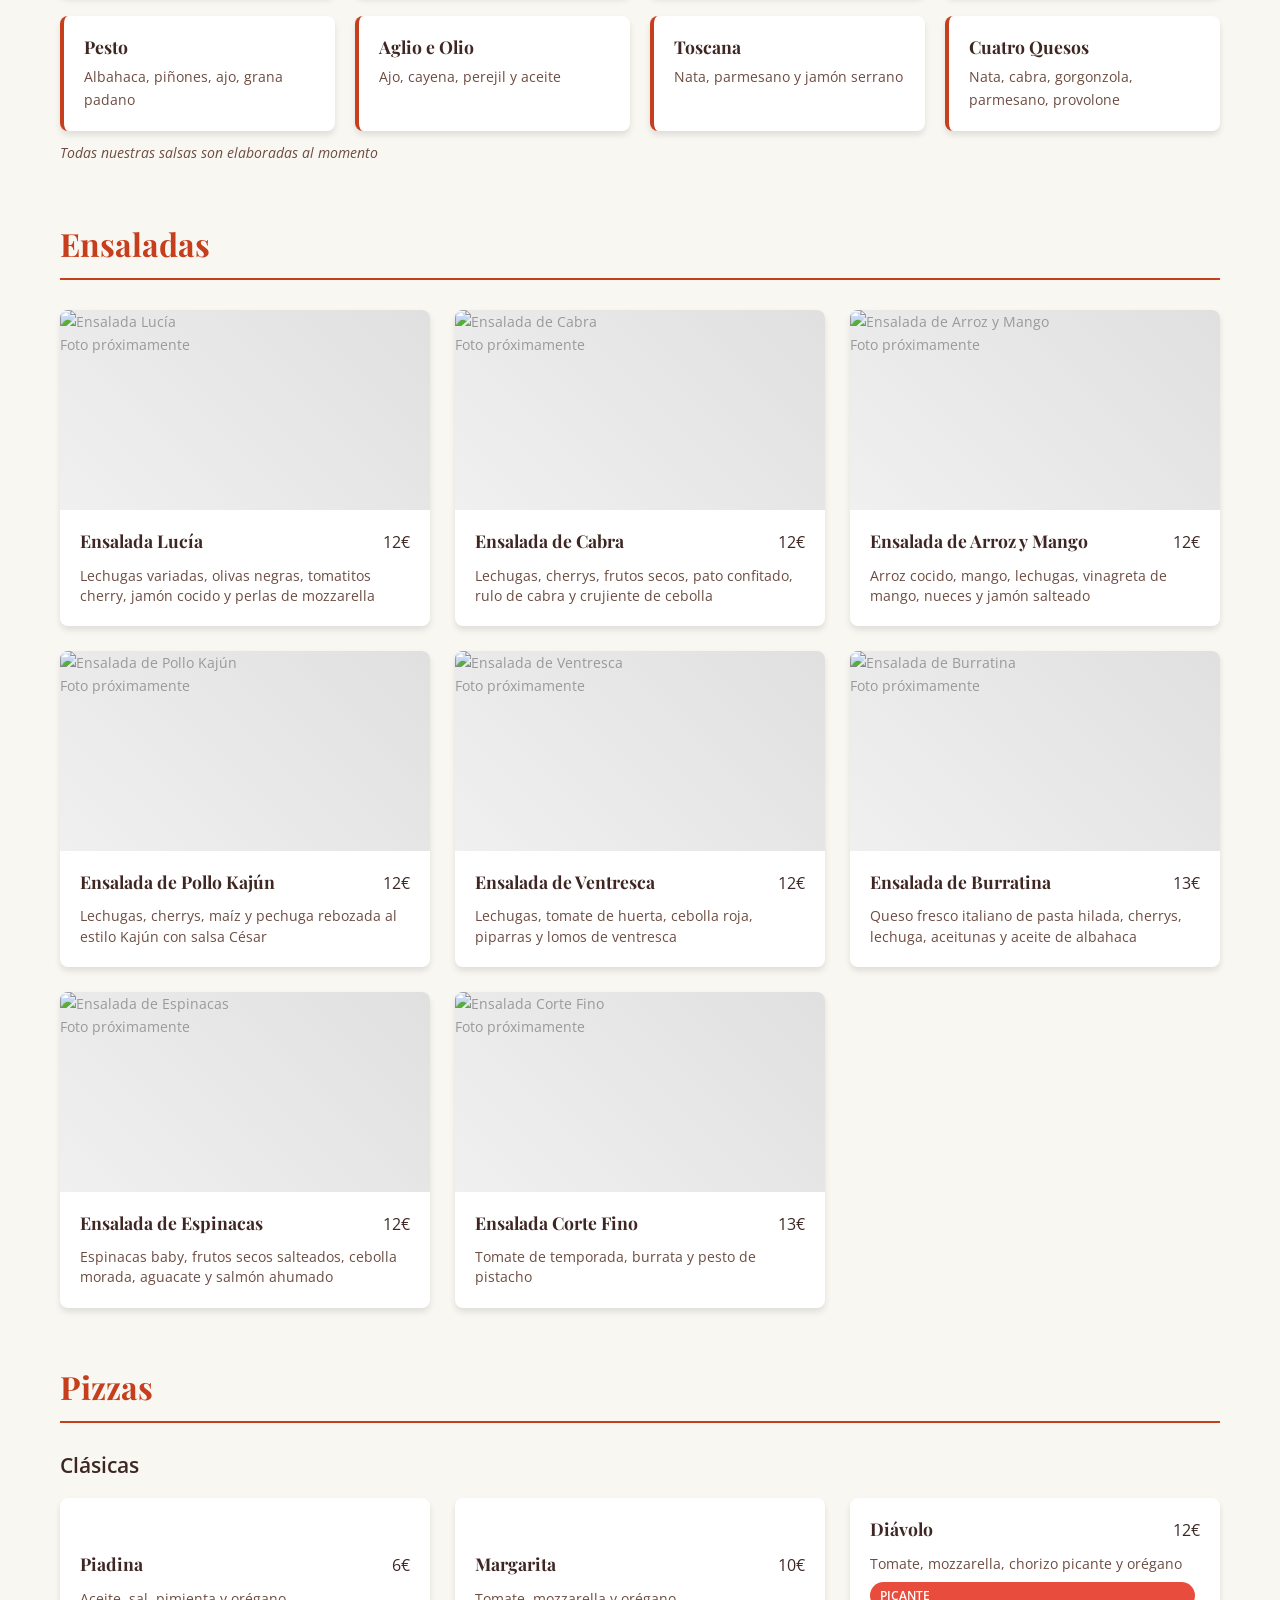
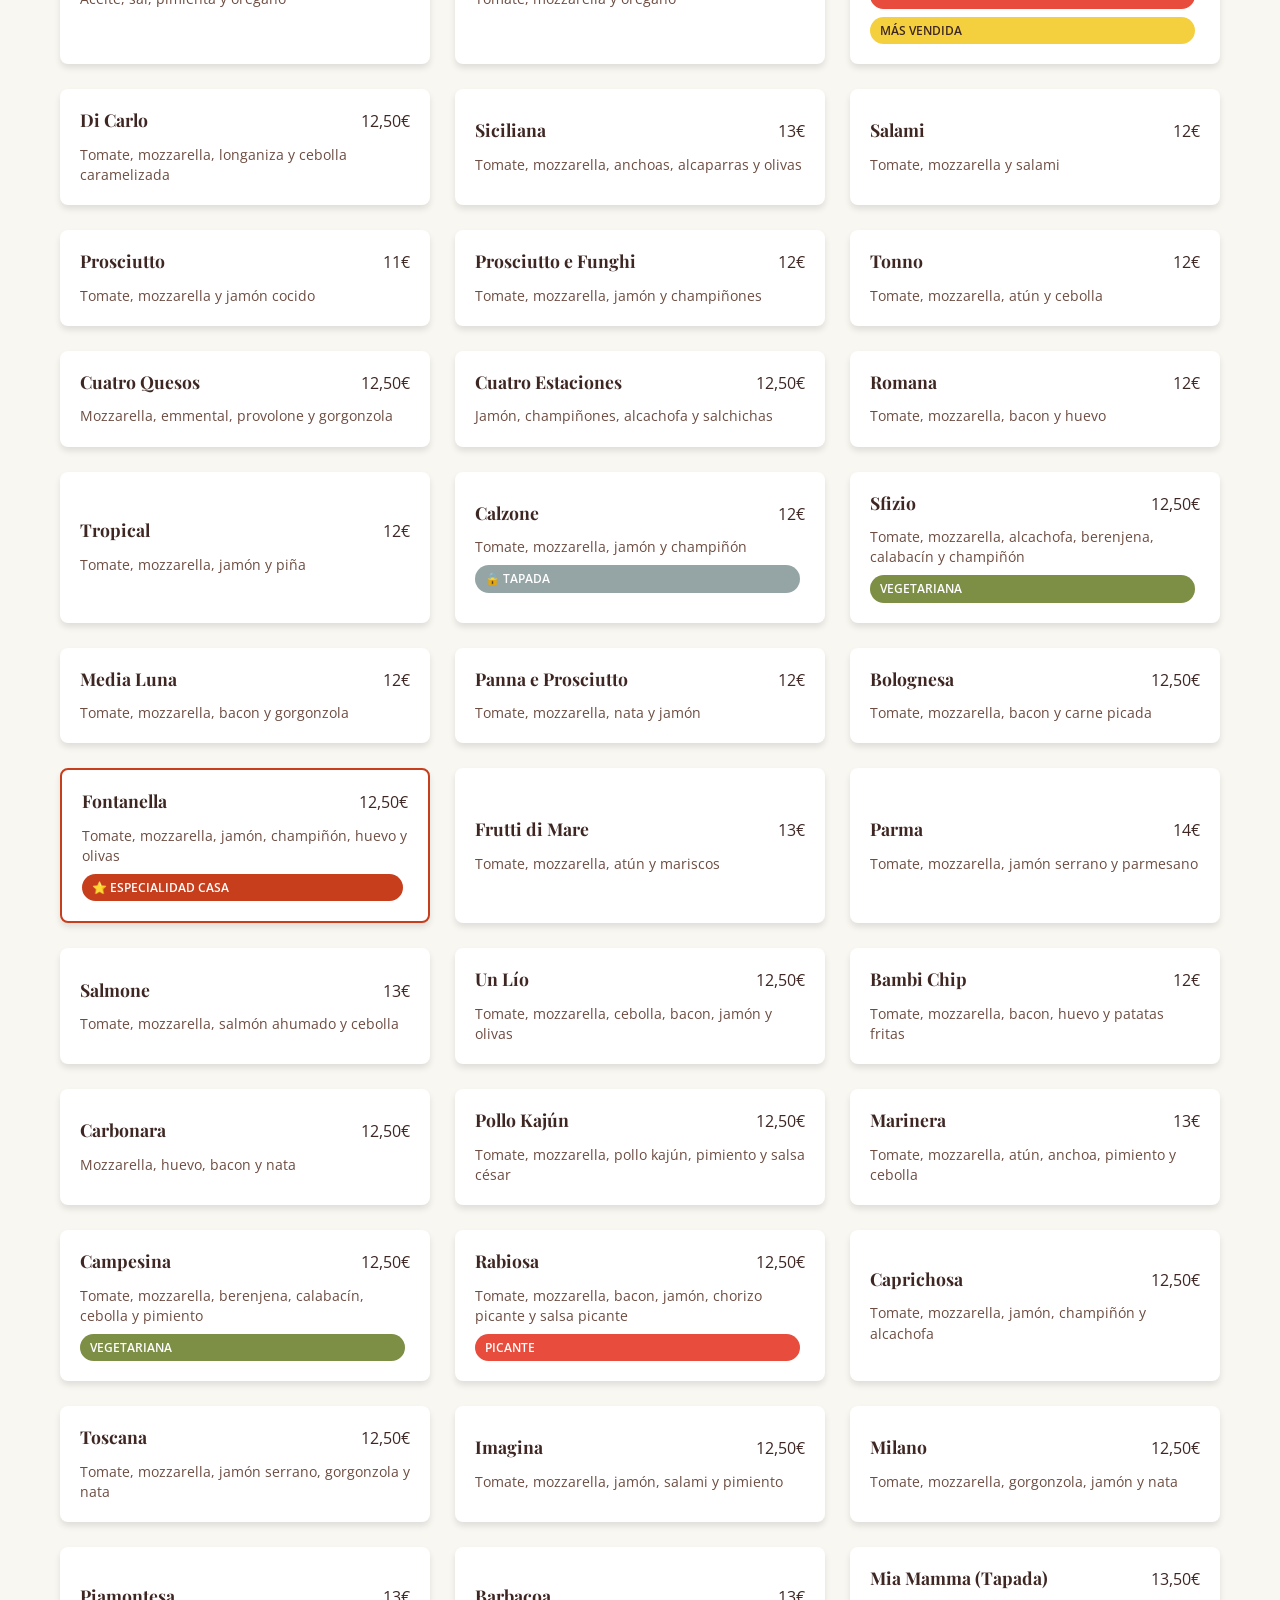
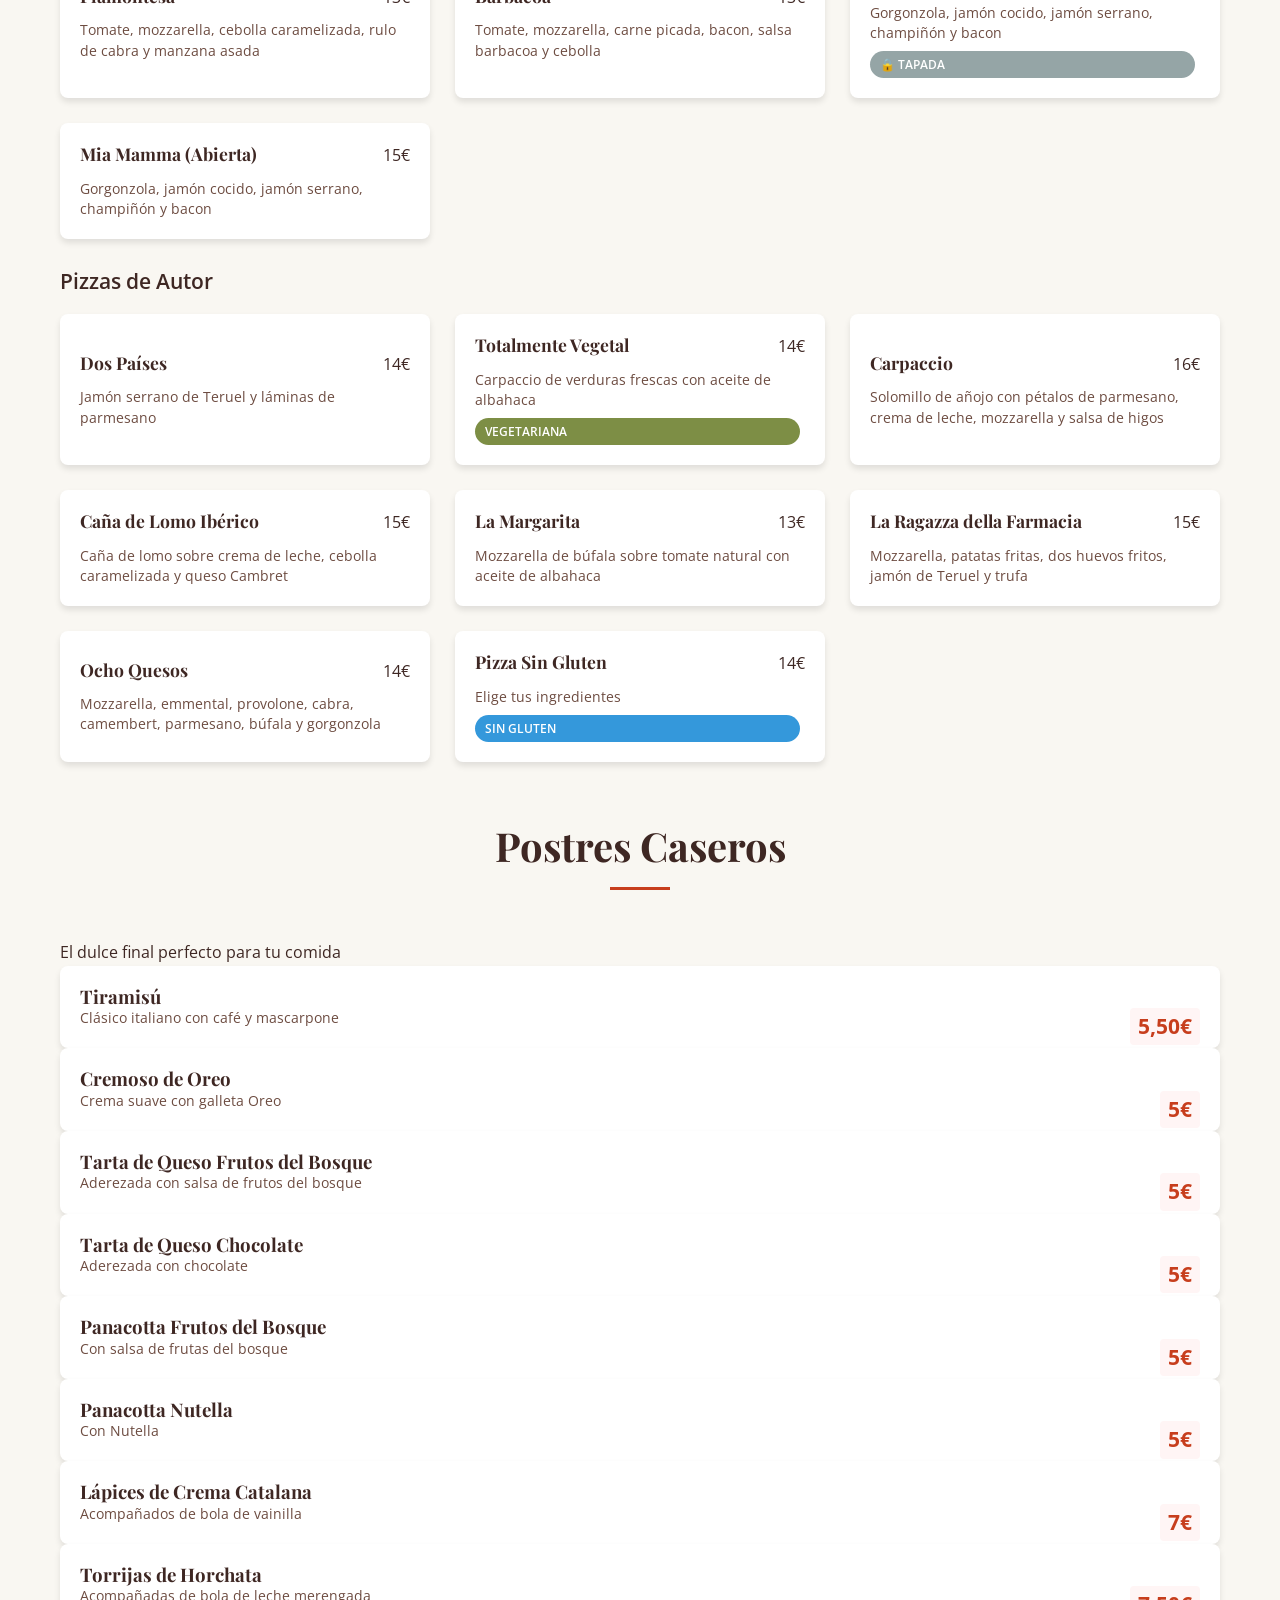
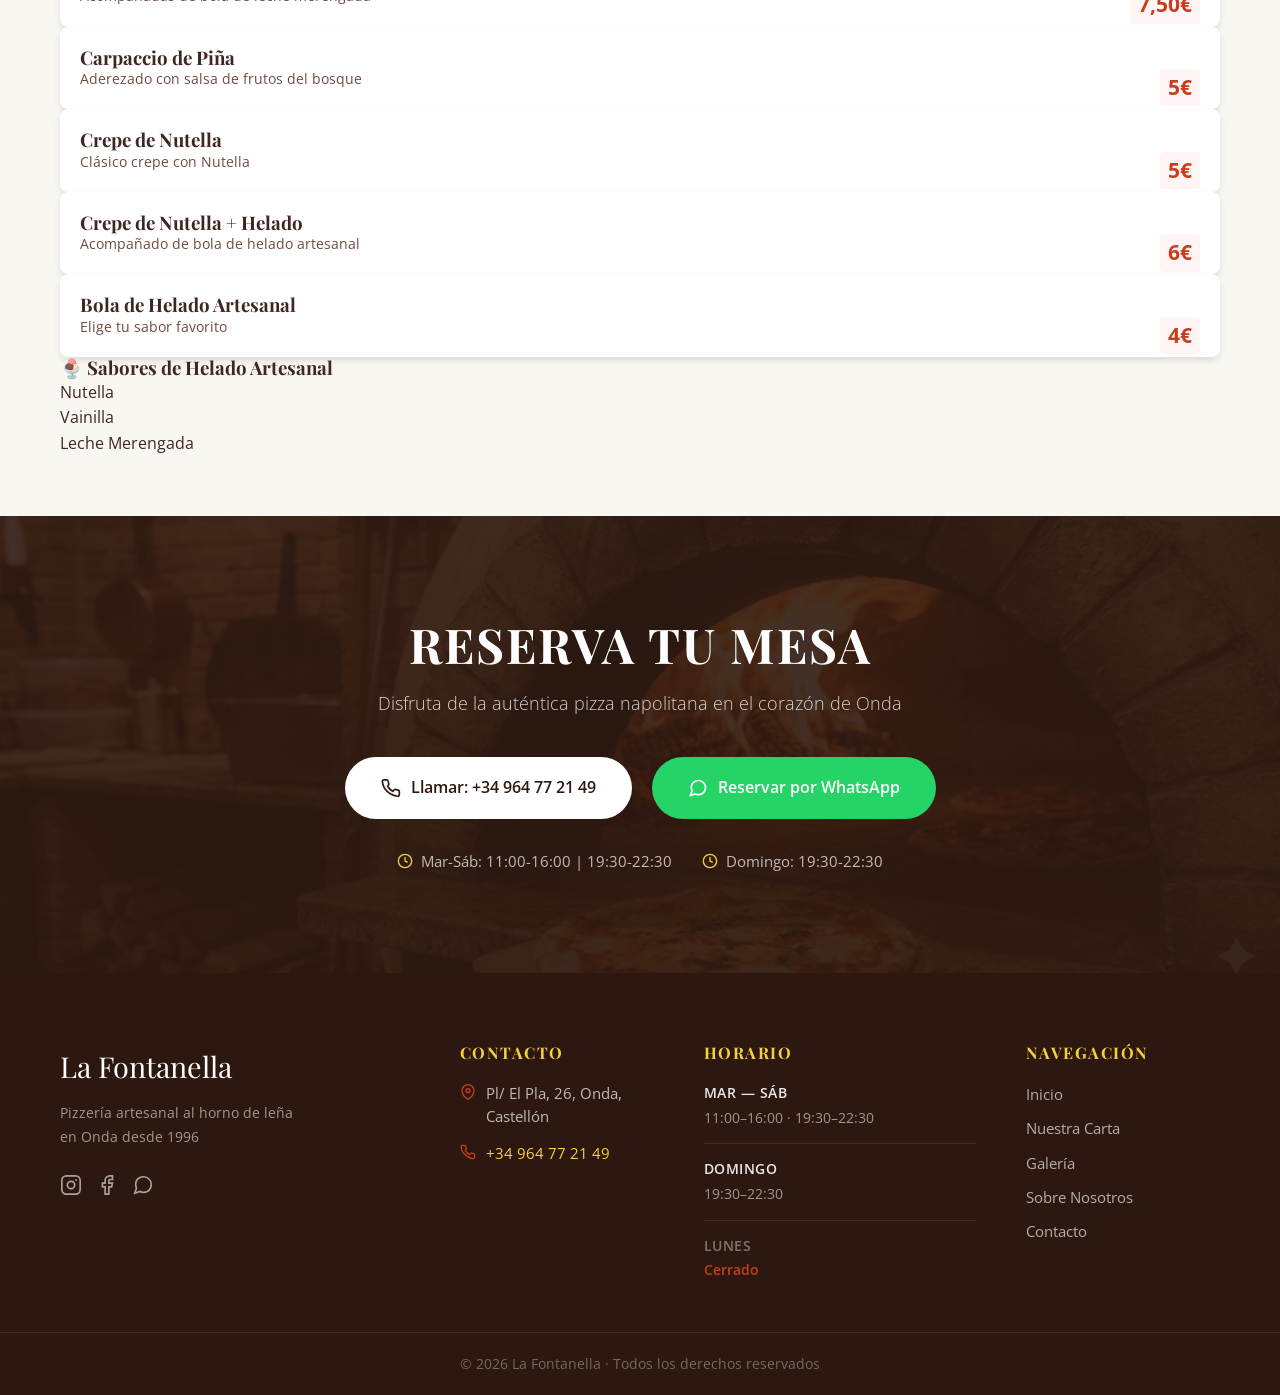
==== commit b7fae3a8: "boton reservas + imagen hero añadida" ====
--- a/carta.html
+++ b/carta.html
@@ -970,7 +970,189 @@
             </section>
 
         </div>
+
+        <!-- ========== SECCIÓN POSTRES ========== -->
+<section class="carta-section postres-section">
+    <div class="container">
+        <h2 class="section-title">Postres Caseros</h2>
+        <p class="section-subtitle">El dulce final perfecto para tu comida</p>
+        
+        <div class="carta-grid">
+            <!-- Postres individuales -->
+            <div class="plato-card">
+                <div class="plato-info">
+                    <div class="plato-header">
+                        <h3>Tiramisú</h3>
+                        <span class="precio">5,50€</span>
+                    </div>
+                    <p class="plato-desc">Clásico italiano con café y mascarpone</p>
+                </div>
+            </div>
+
+            <div class="plato-card">
+                <div class="plato-info">
+                    <div class="plato-header">
+                        <h3>Cremoso de Oreo</h3>
+                        <span class="precio">5€</span>
+                    </div>
+                    <p class="plato-desc">Crema suave con galleta Oreo</p>
+                </div>
+            </div>
+
+            <div class="plato-card">
+                <div class="plato-info">
+                    <div class="plato-header">
+                        <h3>Tarta de Queso <span class="tag">Frutos del Bosque</span></h3>
+                        <span class="precio">5€</span>
+                    </div>
+                    <p class="plato-desc">Aderezada con salsa de frutos del bosque</p>
+                </div>
+            </div>
+
+            <div class="plato-card">
+                <div class="plato-info">
+                    <div class="plato-header">
+                        <h3>Tarta de Queso <span class="tag">Chocolate</span></h3>
+                        <span class="precio">5€</span>
+                    </div>
+                    <p class="plato-desc">Aderezada con chocolate</p>
+                </div>
+            </div>
+
+            <div class="plato-card">
+                <div class="plato-info">
+                    <div class="plato-header">
+                        <h3>Panacotta <span class="tag">Frutos del Bosque</span></h3>
+                        <span class="precio">5€</span>
+                    </div>
+                    <p class="plato-desc">Con salsa de frutas del bosque</p>
+                </div>
+            </div>
+
+            <div class="plato-card">
+                <div class="plato-info">
+                    <div class="plato-header">
+                        <h3>Panacotta <span class="tag">Nutella</span></h3>
+                        <span class="precio">5€</span>
+                    </div>
+                    <p class="plato-desc">Con Nutella</p>
+                </div>
+            </div>
+
+            <div class="plato-card destacado">
+                <div class="plato-info">
+                    <div class="plato-header">
+                        <h3>Lápices de Crema Catalana</h3>
+                        <span class="precio">7€</span>
+                    </div>
+                    <p class="plato-desc">Acompañados de bola de vainilla</p>
+                </div>
+            </div>
+
+            <div class="plato-card destacado">
+                <div class="plato-info">
+                    <div class="plato-header">
+                        <h3>Torrijas de Horchata</h3>
+                        <span class="precio">7,50€</span>
+                    </div>
+                    <p class="plato-desc">Acompañadas de bola de leche merengada</p>
+                </div>
+            </div>
+
+            <div class="plato-card">
+                <div class="plato-info">
+                    <div class="plato-header">
+                        <h3>Carpaccio de Piña</h3>
+                        <span class="precio">5€</span>
+                    </div>
+                    <p class="plato-desc">Aderezado con salsa de frutos del bosque</p>
+                </div>
+            </div>
+
+            <div class="plato-card">
+                <div class="plato-info">
+                    <div class="plato-header">
+                        <h3>Crepe de Nutella</h3>
+                        <span class="precio">5€</span>
+                    </div>
+                    <p class="plato-desc">Clásico crepe con Nutella</p>
+                </div>
+            </div>
+
+            <div class="plato-card">
+                <div class="plato-info">
+                    <div class="plato-header">
+                        <h3>Crepe de Nutella <span class="tag">+ Helado</span></h3>
+                        <span class="precio">6€</span>
+                    </div>
+                    <p class="plato-desc">Acompañado de bola de helado artesanal</p>
+                </div>
+            </div>
+
+            <div class="plato-card">
+                <div class="plato-info">
+                    <div class="plato-header">
+                        <h3>Bola de Helado Artesanal</h3>
+                        <span class="precio">4€</span>
+                    </div>
+                    <p class="plato-desc">Elige tu sabor favorito</p>
+                </div>
+            </div>
+        </div>
+
+        <!-- Sección de sabores de helado -->
+        <div class="helados-box">
+            <h3 class="helados-title">🍨 Sabores de Helado Artesanal</h3>
+            <div class="helados-grid">
+                <div class="sabor-tag">Nutella</div>
+                <div class="sabor-tag">Vainilla</div>
+                <div class="sabor-tag">Leche Merengada</div>
+            </div>
+        </div>
+    </div>
+</section>
     </main>
+    <!-- ========== AÑADIR ESTO ========== -->
+    
+    <!-- RESERVA (Fase 3) -->
+    <section class="reserva-section">
+        <div class="reserva-bg"></div>
+        <div class="container">
+            <div class="reserva-content">
+                <h2 class="reserva-title">Reserva Tu Mesa</h2>
+                <p class="reserva-subtitle">Disfruta de la auténtica pizza napolitana en el corazón de Onda</p>
+                <div class="reserva-botones">
+                    <a href="tel:+34964772149" class="btn-reserva btn-telefono">
+                        <svg width="20" height="20" viewBox="0 0 24 24" fill="none" stroke="currentColor" stroke-width="2">
+                            <path d="M22 16.92v3a2 2 0 0 1-2.18 2 19.79 19.79 0 0 1-8.63-3.07A19.5 19.5 0 0 1 4.69 13a19.79 19.79 0 0 1-3.07-8.67A2 2 0 0 1 3.6 2.18h3a2 2 0 0 1 2 1.72c.127.96.361 1.903.7 2.81a2 2 0 0 1-.45 2.11L7.91 9.91a16 16 0 0 0 6.15 6.15l1.79-1.79a2 2 0 0 1 2.11-.45c.907.339 1.85.573 2.81.7A2 2 0 0 1 22 16.92z"/>
+                        </svg>
+                        Llamar: +34 964 77 21 49
+                    </a>
+                    <a href="https://wa.me/34964772149" class="btn-reserva btn-whatsapp" target="_blank">
+                        <svg width="20" height="20" viewBox="0 0 24 24" fill="none" stroke="currentColor" stroke-width="2">
+                            <path d="M21 11.5a8.38 8.38 0 0 1-.9 3.8 8.5 8.5 0 0 1-7.6 4.7 8.38 8.38 0 0 1-3.8-.9L3 21l1.9-5.7a8.38 8.38 0 0 1-.9-3.8 8.5 8.5 0 0 1 4.7-7.6 8.38 8.38 0 0 1 3.8-.9h.5a8.48 8.48 0 0 1 8 8v.5z"/>
+                        </svg>
+                        Reservar por WhatsApp
+                    </a>
+                </div>
+                <div class="reserva-info">
+                    <span class="reserva-item">
+                        <svg width="16" height="16" viewBox="0 0 24 24" fill="none" stroke="currentColor" stroke-width="2">
+                            <circle cx="12" cy="12" r="10"/><polyline points="12 6 12 12 16 14"/>
+                        </svg>
+                        Mar-Sáb: 11:00-16:00 | 19:30-22:30
+                    </span>
+                    <span class="reserva-item">
+                        <svg width="16" height="16" viewBox="0 0 24 24" fill="none" stroke="currentColor" stroke-width="2">
+                            <circle cx="12" cy="12" r="10"/><polyline points="12 6 12 12 16 14"/>
+                        </svg>
+                        Domingo: 19:30-22:30
+                    </span>
+                </div>
+            </div>
+        </div>
+    </section>
+
 
     <!-- FOOTER UNIFICADO LA FONTANELLA -->
 <footer class="footer">
--- a/css/estilos.css
+++ b/css/estilos.css
@@ -125,7 +125,7 @@
     height: 100vh;
     min-height: 600px;
     background: linear-gradient(rgba(0,0,0,0.4), rgba(0,0,0,0.4)), 
-                url('../imagenes/hero-horno.jpg') center/cover no-repeat;
+                url('../images/imagen-hero.jpg') center/cover no-repeat;
     display: flex;
     align-items: center;
     justify-content: center;
@@ -217,18 +217,33 @@
     width: 100%;
 }
 
+/* ============================================
+   BOTÓN FLOTANTE
+   ============================================ */
+
 .btn-flotante {
     position: fixed;
-    bottom: 20px;
-    right: 20px;
+    bottom: 24px;
+    right: 24px;
     background-color: var(--color-primario);
     color: var(--color-blanco);
-    padding: 15px 25px;
+    padding: 14px 22px;
     border-radius: 50px;
     font-weight: 600;
-    box-shadow: var(--sombra-hover);
+    font-size: 0.9rem;
+    box-shadow: 0 4px 20px rgba(199,62,29,0.4);
     z-index: 999;
     display: flex;
+    align-items: center;
+    gap: 8px;
+    transition: all 0.3s ease;
+    text-decoration: none;
+}
+
+.btn-flotante:hover {
+    background-color: var(--color-primario-oscuro);
+    transform: translateY(-2px);
+    box-shadow: 0 6px 25px rgba(199,62,29,0.5);
 }
 
 /* ============================================
@@ -453,200 +468,154 @@
    ============================================ */
 
 .footer {
-  background-color: #2C1810;
-  color: rgba(255,255,255,0.85);
-  padding: 70px 0 0;
-  font-size: 0.95rem;
+    background-color: #2C1810;
+    color: rgba(255,255,255,0.85);
+    padding: 70px 0 0;
+    font-size: 0.95rem;
 }
 
 .footer-inner {
-  max-width: 1200px;
-  margin: 0 auto;
-  padding: 0 20px 50px;
-  display: grid;
-  grid-template-columns: 1.8fr 1fr 1.4fr 1fr;
-  gap: 50px;
+    max-width: 1200px;
+    margin: 0 auto;
+    padding: 0 20px 50px;
+    display: grid;
+    grid-template-columns: 1.8fr 1fr 1.4fr 1fr;
+    gap: 50px;
 }
 
 .footer-col h4 {
-  font-family: 'Playfair Display', serif;
-  font-size: 1rem;
-  color: #F4D03F;
-  letter-spacing: 1.5px;
-  text-transform: uppercase;
-  margin-bottom: 20px;
-}
-
-/* Brand col */
+    font-family: 'Playfair Display', serif;
+    font-size: 1rem;
+    color: #F4D03F;
+    letter-spacing: 1.5px;
+    text-transform: uppercase;
+    margin-bottom: 20px;
+}
+
 .footer-logo {
-  font-family: 'Playfair Display', serif;
-  font-size: 1.8rem;
-  color: #ffffff;
-  display: block;
-  margin-bottom: 12px;
+    font-family: 'Playfair Display', serif;
+    font-size: 1.8rem;
+    color: #ffffff;
+    display: block;
+    margin-bottom: 12px;
 }
 
 .footer-tagline {
-  color: rgba(255,255,255,0.55);
-  line-height: 1.7;
-  font-size: 0.9rem;
-  margin-bottom: 24px;
+    color: rgba(255,255,255,0.55);
+    line-height: 1.7;
+    font-size: 0.9rem;
+    margin-bottom: 24px;
 }
 
 .footer-social {
-  display: flex;
-  gap: 14px;
+    display: flex;
+    gap: 14px;
 }
 
 .footer-social a {
-  color: rgba(255,255,255,0.6);
-  transition: color 0.3s ease, transform 0.3s ease;
-  display: flex;
+    color: rgba(255,255,255,0.6);
+    transition: color 0.3s ease, transform 0.3s ease;
+    display: flex;
 }
 
 .footer-social a:hover {
-  color: #F4D03F;
-  transform: translateY(-3px);
-}
-
-/* Contact col */
+    color: #F4D03F;
+    transform: translateY(-3px);
+}
+
 .footer-contact ul,
 .footer-nav ul {
-  list-style: none;
-  padding: 0;
+    list-style: none;
+    padding: 0;
 }
 
 .footer-contact ul li {
-  display: flex;
-  align-items: flex-start;
-  gap: 10px;
-  margin-bottom: 14px;
-  color: rgba(255,255,255,0.7);
-  line-height: 1.5;
+    display: flex;
+    align-items: flex-start;
+    gap: 10px;
+    margin-bottom: 14px;
+    color: rgba(255,255,255,0.7);
+    line-height: 1.5;
 }
 
 .footer-contact ul li svg {
-  flex-shrink: 0;
-  margin-top: 2px;
-  color: #C73E1D;
+    flex-shrink: 0;
+    margin-top: 2px;
+    color: #C73E1D;
 }
 
 .footer-contact a {
-  color: #F4D03F;
-  transition: opacity 0.2s;
+    color: #F4D03F;
+    transition: opacity 0.2s;
 }
 
 .footer-contact a:hover {
-  opacity: 0.8;
-}
-
-/* Hours col */
+    opacity: 0.8;
+}
+
 .horario-lista {
-  list-style: none;
-  padding: 0;
+    list-style: none;
+    padding: 0;
 }
 
 .horario-lista li {
-  display: flex;
-  flex-direction: column;
-  margin-bottom: 14px;
-  padding-bottom: 14px;
-  border-bottom: 1px solid rgba(255,255,255,0.08);
+    display: flex;
+    flex-direction: column;
+    margin-bottom: 14px;
+    padding-bottom: 14px;
+    border-bottom: 1px solid rgba(255,255,255,0.08);
 }
 
 .horario-lista li:last-child {
-  border-bottom: none;
-  margin-bottom: 0;
-  padding-bottom: 0;
+    border-bottom: none;
+    margin-bottom: 0;
+    padding-bottom: 0;
 }
 
 .horario-lista .dia {
-  font-weight: 600;
-  color: rgba(255,255,255,0.9);
-  font-size: 0.85rem;
-  text-transform: uppercase;
-  letter-spacing: 0.5px;
+    font-weight: 600;
+    color: rgba(255,255,255,0.9);
+    font-size: 0.85rem;
+    text-transform: uppercase;
+    letter-spacing: 0.5px;
 }
 
 .horario-lista .horas {
-  color: rgba(255,255,255,0.55);
-  font-size: 0.88rem;
-  margin-top: 3px;
+    color: rgba(255,255,255,0.55);
+    font-size: 0.88rem;
+    margin-top: 3px;
 }
 
 .horario-lista .cerrado .dia {
-  color: rgba(255,255,255,0.4);
+    color: rgba(255,255,255,0.4);
 }
 
 .horario-lista .cerrado .horas {
-  color: #C73E1D;
-  font-weight: 600;
-}
-
-/* Nav col */
+    color: #C73E1D;
+    font-weight: 600;
+}
+
 .footer-nav ul li {
-  margin-bottom: 10px;
+    margin-bottom: 10px;
 }
 
 .footer-nav ul li a {
-  color: rgba(255,255,255,0.65);
-  transition: color 0.2s, padding-left 0.2s;
-  display: inline-block;
+    color: rgba(255,255,255,0.65);
+    transition: color 0.2s, padding-left 0.2s;
+    display: inline-block;
 }
 
 .footer-nav ul li a:hover {
-  color: #F4D03F;
-  padding-left: 6px;
-}
-
-/* Bottom bar */
+    color: #F4D03F;
+    padding-left: 6px;
+}
+
 .footer-bottom {
-  border-top: 1px solid rgba(255,255,255,0.1);
-  text-align: center;
-  padding: 20px;
-  color: rgba(255,255,255,0.35);
-  font-size: 0.85rem;
-}
-
-/* Botón flotante actualizado */
-.btn-flotante {
-  position: fixed;
-  bottom: 24px;
-  right: 24px;
-  background-color: var(--color-primario);
-  color: var(--color-blanco);
-  padding: 14px 22px;
-  border-radius: 50px;
-  font-weight: 600;
-  font-size: 0.9rem;
-  box-shadow: 0 4px 20px rgba(199,62,29,0.4);
-  z-index: 999;
-  display: flex;
-  align-items: center;
-  gap: 8px;
-  transition: all 0.3s ease;
-  text-decoration: none;
-}
-
-.btn-flotante:hover {
-  background-color: var(--color-primario-oscuro);
-  transform: translateY(-2px);
-  box-shadow: 0 6px 25px rgba(199,62,29,0.5);
-}
-
-/* Responsive footer */
-@media (max-width: 900px) {
-  .footer-inner {
-    grid-template-columns: 1fr 1fr;
-    gap: 35px;
-  }
-}
-
-@media (max-width: 560px) {
-  .footer-inner {
-    grid-template-columns: 1fr;
-    gap: 30px;
-  }
+    border-top: 1px solid rgba(255,255,255,0.1);
+    text-align: center;
+    padding: 20px;
+    color: rgba(255,255,255,0.35);
+    font-size: 0.85rem;
 }
 
 /* ============================================
@@ -655,7 +624,7 @@
 
 .page-header {
     background: linear-gradient(rgba(0,0,0,0.5), rgba(0,0,0,0.5)), 
-                url('../imagenes/hero-horno.jpg') center/cover no-repeat;
+                url('../images/imagen-hero.jpg') center/cover no-repeat;
     color: var(--color-blanco);
     text-align: center;
     padding: 100px 20px;
@@ -770,7 +739,6 @@
     margin-top: auto;
 }
 
-/* Lista simple para pastas */
 .menu-lista {
     background-color: var(--color-blanco);
     border-radius: var(--radio);
@@ -802,7 +770,6 @@
     margin-top: 10px;
 }
 
-/* Salsas */
 .salsas-grid {
     display: grid;
     grid-template-columns: repeat(auto-fill, minmax(250px, 1fr));
@@ -828,7 +795,6 @@
     color: var(--color-texto-claro);
 }
 
-/* Pizzas grid compacto */
 .pizzas-grid {
     grid-template-columns: repeat(auto-fill, minmax(280px, 1fr));
 }
@@ -919,7 +885,6 @@
     transform: translateY(0);
 }
 
-/* Lightbox */
 .lightbox {
     display: none;
     position: fixed;
@@ -1124,7 +1089,6 @@
     margin-top: 30px;
 }
 
-/* Formulario */
 .form-group {
     margin-bottom: 20px;
 }
@@ -1169,7 +1133,6 @@
     font-style: italic;
 }
 
-/* Mapa */
 .mapa-section {
     text-align: center;
 }
@@ -1195,11 +1158,18 @@
    RESPONSIVE - MÓVIL
    ============================================ */
 
+@media (max-width: 900px) {
+    .footer-inner {
+        grid-template-columns: 1fr 1fr;
+        gap: 35px;
+    }
+}
+
 @media (max-width: 768px) {
     .menu-toggle {
         display: block;
     }
-    
+
     .nav-links {
         display: none;
         position: absolute;
@@ -1211,78 +1181,76 @@
         padding: 20px;
         gap: 10px;
     }
-    
+
     .nav-links.active {
         display: flex;
     }
-    
+
     .hero h1 {
         font-size: 2.5rem;
     }
-    
+
     .hero-subtitle {
         font-size: 1.1rem;
     }
-    
+
     .hero-buttons {
         flex-direction: column;
         align-items: center;
     }
-    
+
     .btn {
         width: 100%;
         max-width: 280px;
     }
-    
+
     .section-title {
         font-size: 1.8rem;
     }
-    
-    .footer-content {
-        grid-template-columns: 1fr;
-        text-align: center;
-    }
-    
+
     .page-header h1 {
         font-size: 2rem;
     }
-    
+
     .menu-grid {
         grid-template-columns: 1fr;
     }
-    
+
     .pizzas-grid {
         grid-template-columns: 1fr;
     }
-    
+
     .pizza-item {
         flex-direction: column;
     }
-    
+
     .historia {
         grid-template-columns: 1fr;
         gap: 30px;
     }
-    
+
     .valores {
         padding: 30px;
     }
-    
+
     .contacto-grid {
         grid-template-columns: 1fr;
         gap: 40px;
     }
-    
+
     .form-row {
         grid-template-columns: 1fr;
     }
-    
-    .btn-flotante {
-        display: block;
-    }
-    
+
     .salsas-grid {
         grid-template-columns: 1fr;
+    }
+}
+
+@media (max-width: 560px) {
+    .footer-inner {
+        grid-template-columns: 1fr;
+        gap: 30px;
     }
 }
 
@@ -1290,15 +1258,15 @@
     .hero h1 {
         font-size: 2rem;
     }
-    
+
     .container {
         padding: 0 15px;
     }
-    
+
     .platos-grid {
         grid-template-columns: 1fr;
     }
-    
+
     .galeria-grid {
         grid-template-columns: 1fr 1fr;
     }
@@ -1316,3 +1284,369 @@
 img[src*="imagenes"]::after {
     content: "Foto próximamente";
 }
+
+/* ============================================
+   PILARES CON FONDO OSCURO (estilo La Piazza)
+   ============================================ */
+
+.pilares {
+    padding: 90px 0;
+    background: linear-gradient(rgba(0,0,0,0.72), rgba(0,0,0,0.72)),
+                url('../images/imagen-hero.jpg') center/cover no-repeat fixed;
+    position: relative;
+}
+
+.pilares .section-title {
+    color: #ffffff;
+}
+
+.pilares .section-title::after {
+    background-color: var(--color-acento);
+}
+
+.pilar {
+    text-align: center;
+    padding: 40px 30px;
+    border: 1px solid rgba(255,255,255,0.1);
+    border-radius: 12px;
+    background: rgba(255,255,255,0.05);
+    backdrop-filter: blur(4px);
+    transition: all 0.3s ease;
+}
+
+.pilar:hover {
+    background: rgba(255,255,255,0.10);
+    border-color: var(--color-acento);
+    transform: translateY(-4px);
+}
+
+.pilar-icon {
+    margin-bottom: 22px;
+    color: var(--color-acento);
+    display: flex;
+    justify-content: center;
+}
+
+.pilar h3 {
+    font-size: 1.2rem;
+    margin-bottom: 12px;
+    color: #ffffff;
+}
+
+.pilar p {
+    color: rgba(255,255,255,0.65);
+    font-size: 0.93rem;
+    line-height: 1.7;
+}
+
+/* ============================================
+   VALORES (nosotros.html) SIN EMOJIS
+   ============================================ */
+
+.valor-icon {
+    display: flex;
+    justify-content: center;
+    margin-bottom: 18px;
+    color: var(--color-primario);
+}
+
+.valor-icon svg {
+    transition: transform 0.3s ease, color 0.3s ease;
+}
+
+.valor:hover .valor-icon svg {
+    transform: scale(1.15);
+    color: var(--color-primario-oscuro);
+}
+
+/* ============================================
+   HERO — ajuste de tipografía
+   ============================================ */
+
+.hero::after {
+    content: '';
+    position: absolute;
+    bottom: 0;
+    left: 0;
+    right: 0;
+    height: 120px;
+    background: linear-gradient(transparent, var(--color-fondo));
+    pointer-events: none;
+}
+
+.hero h1 {
+    font-size: 4.5rem;
+    letter-spacing: 3px;
+}
+
+.hero-subtitle {
+    font-size: 1.3rem;
+    letter-spacing: 1px;
+    opacity: 0.9;
+}
+
+/* ============================================
+   FASE 3: SECCIÓN RESERVA TU MESA
+   Estilo inspirado en La Piazza
+   ============================================ */
+
+.reserva-section {
+    position: relative;
+    padding: 100px 0;
+    overflow: hidden;
+}
+
+.reserva-bg {
+    position: absolute;
+    top: 0;
+    left: 0;
+    right: 0;
+    bottom: 0;
+    background: linear-gradient(rgba(44,24,16,0.85), rgba(44,24,16,0.9)),
+                url('../images/imagen-hero.jpg') center/cover no-repeat;
+    z-index: 1;
+}
+
+/* Si no tienes hero-horno.jpg, usa cualquier otra imagen del restaurante */
+/* Ejemplo alternativo: url('../imagenes/interior.jpg') */
+
+.reserva-content {
+    position: relative;
+    z-index: 2;
+    text-align: center;
+    max-width: 700px;
+    margin: 0 auto;
+}
+
+.reserva-title {
+    font-family: 'Playfair Display', serif;
+    font-size: 3rem;
+    color: #ffffff;
+    margin-bottom: 15px;
+    letter-spacing: 2px;
+    text-transform: uppercase;
+}
+
+.reserva-subtitle {
+    color: rgba(255,255,255,0.8);
+    font-size: 1.1rem;
+    margin-bottom: 40px;
+    font-weight: 300;
+}
+
+.reserva-botones {
+    display: flex;
+    gap: 20px;
+    justify-content: center;
+    flex-wrap: wrap;
+    margin-bottom: 30px;
+}
+
+.btn-reserva {
+    display: inline-flex;
+    align-items: center;
+    gap: 10px;
+    padding: 18px 36px;
+    border-radius: 50px;
+    font-weight: 600;
+    text-decoration: none;
+    transition: all 0.3s ease;
+    font-size: 1rem;
+    border: none;
+    cursor: pointer;
+}
+
+.btn-telefono {
+    background: #ffffff;
+    color: #2C1810;
+}
+
+.btn-telefono:hover {
+    background: #F4D03F;
+    transform: translateY(-3px);
+    box-shadow: 0 10px 30px rgba(0,0,0,0.2);
+}
+
+.btn-whatsapp {
+    background: #25D366;
+    color: #ffffff;
+}
+
+.btn-whatsapp:hover {
+    background: #128C7E;
+    transform: translateY(-3px);
+    box-shadow: 0 10px 30px rgba(37,211,102,0.3);
+}
+
+.reserva-info {
+    display: flex;
+    gap: 30px;
+    justify-content: center;
+    flex-wrap: wrap;
+    color: rgba(255,255,255,0.7);
+    font-size: 0.95rem;
+    margin-top: 20px;
+}
+
+.reserva-item {
+    display: flex;
+    align-items: center;
+    gap: 8px;
+}
+
+.reserva-item svg {
+    color: #F4D03F;
+    flex-shrink: 0;
+}
+
+/* Responsive */
+@media (max-width: 768px) {
+    .reserva-section {
+        padding: 70px 20px;
+    }
+    
+    .reserva-title {
+        font-size: 2.2rem;
+    }
+    
+    .reserva-subtitle {
+        font-size: 1rem;
+    }
+    
+    .btn-reserva {
+        padding: 16px 28px;
+        font-size: 0.95rem;
+        width: 100%;
+        justify-content: center;
+    }
+    
+    .reserva-botones {
+        flex-direction: column;
+        width: 100%;
+        max-width: 320px;
+        margin-left: auto;
+        margin-right: auto;
+    }
+    
+    .reserva-info {
+        flex-direction: column;
+        gap: 15px;
+    }
+}
+
+/* ============================================
+   FASE 4: TESTIMONIOS (Estilo La Piazza)
+   ============================================ */
+
+.testimonios {
+    padding: 100px 0;
+    background: #F9F7F2; /* Fondo crema/beige claro */
+}
+
+.testimonios .section-title {
+    text-align: center;
+    font-family: 'Playfair Display', serif;
+    font-size: 2.5rem;
+    color: #2C1810;
+    margin-bottom: 50px;
+    position: relative;
+}
+
+.testimonios .section-title::after {
+    content: '';
+    display: block;
+    width: 60px;
+    height: 3px;
+    background: #C73E1D; /* Color terracota */
+    margin: 15px auto 0;
+}
+
+.testimonios-grid {
+    display: grid;
+    grid-template-columns: repeat(3, 1fr);
+    gap: 30px;
+    max-width: 1100px;
+    margin: 0 auto;
+}
+
+.testimonio-card {
+    background: #ffffff;
+    padding: 40px 35px;
+    border-radius: 12px;
+    box-shadow: 0 4px 20px rgba(0,0,0,0.06);
+    transition: all 0.3s ease;
+    border: 1px solid rgba(0,0,0,0.04);
+    position: relative;
+}
+
+.testimonio-card:hover {
+    transform: translateY(-8px);
+    box-shadow: 0 12px 40px rgba(0,0,0,0.12);
+}
+
+.testimonio-estrellas {
+    color: #F4D03F; /* Dorado */
+    font-size: 1.3rem;
+    margin-bottom: 20px;
+    letter-spacing: 3px;
+}
+
+.testimonio-texto {
+    font-size: 1.05rem;
+    line-height: 1.8;
+    color: #555;
+    margin-bottom: 25px;
+    font-style: italic;
+    position: relative;
+    /* Sin comillas grandes, solo el texto */
+}
+
+.testimonio-autor {
+    border-top: 1px solid #eee;
+    padding-top: 20px;
+    margin-top: auto;
+}
+
+.autor-nombre {
+    display: block;
+    font-family: 'Playfair Display', serif;
+    font-weight: 700;
+    color: #2C1810;
+    font-size: 1.1rem;
+    margin-bottom: 4px;
+}
+
+.autor-verificado {
+    font-size: 0.85rem;
+    color: #888;
+    text-transform: uppercase;
+    letter-spacing: 0.5px;
+    font-size: 0.75rem;
+}
+
+/* Responsive */
+@media (max-width: 968px) {
+    .testimonios-grid {
+        grid-template-columns: 1fr;
+        max-width: 600px;
+        gap: 25px;
+    }
+    
+    .testimonios {
+        padding: 70px 20px;
+    }
+    
+    .testimonios .section-title {
+        font-size: 2rem;
+    }
+    
+    .testimonio-card {
+        padding: 30px 25px;
+    }
+}
+
+@media (max-width: 480px) {
+    .testimonio-texto {
+        font-size: 1rem;
+    }
+}
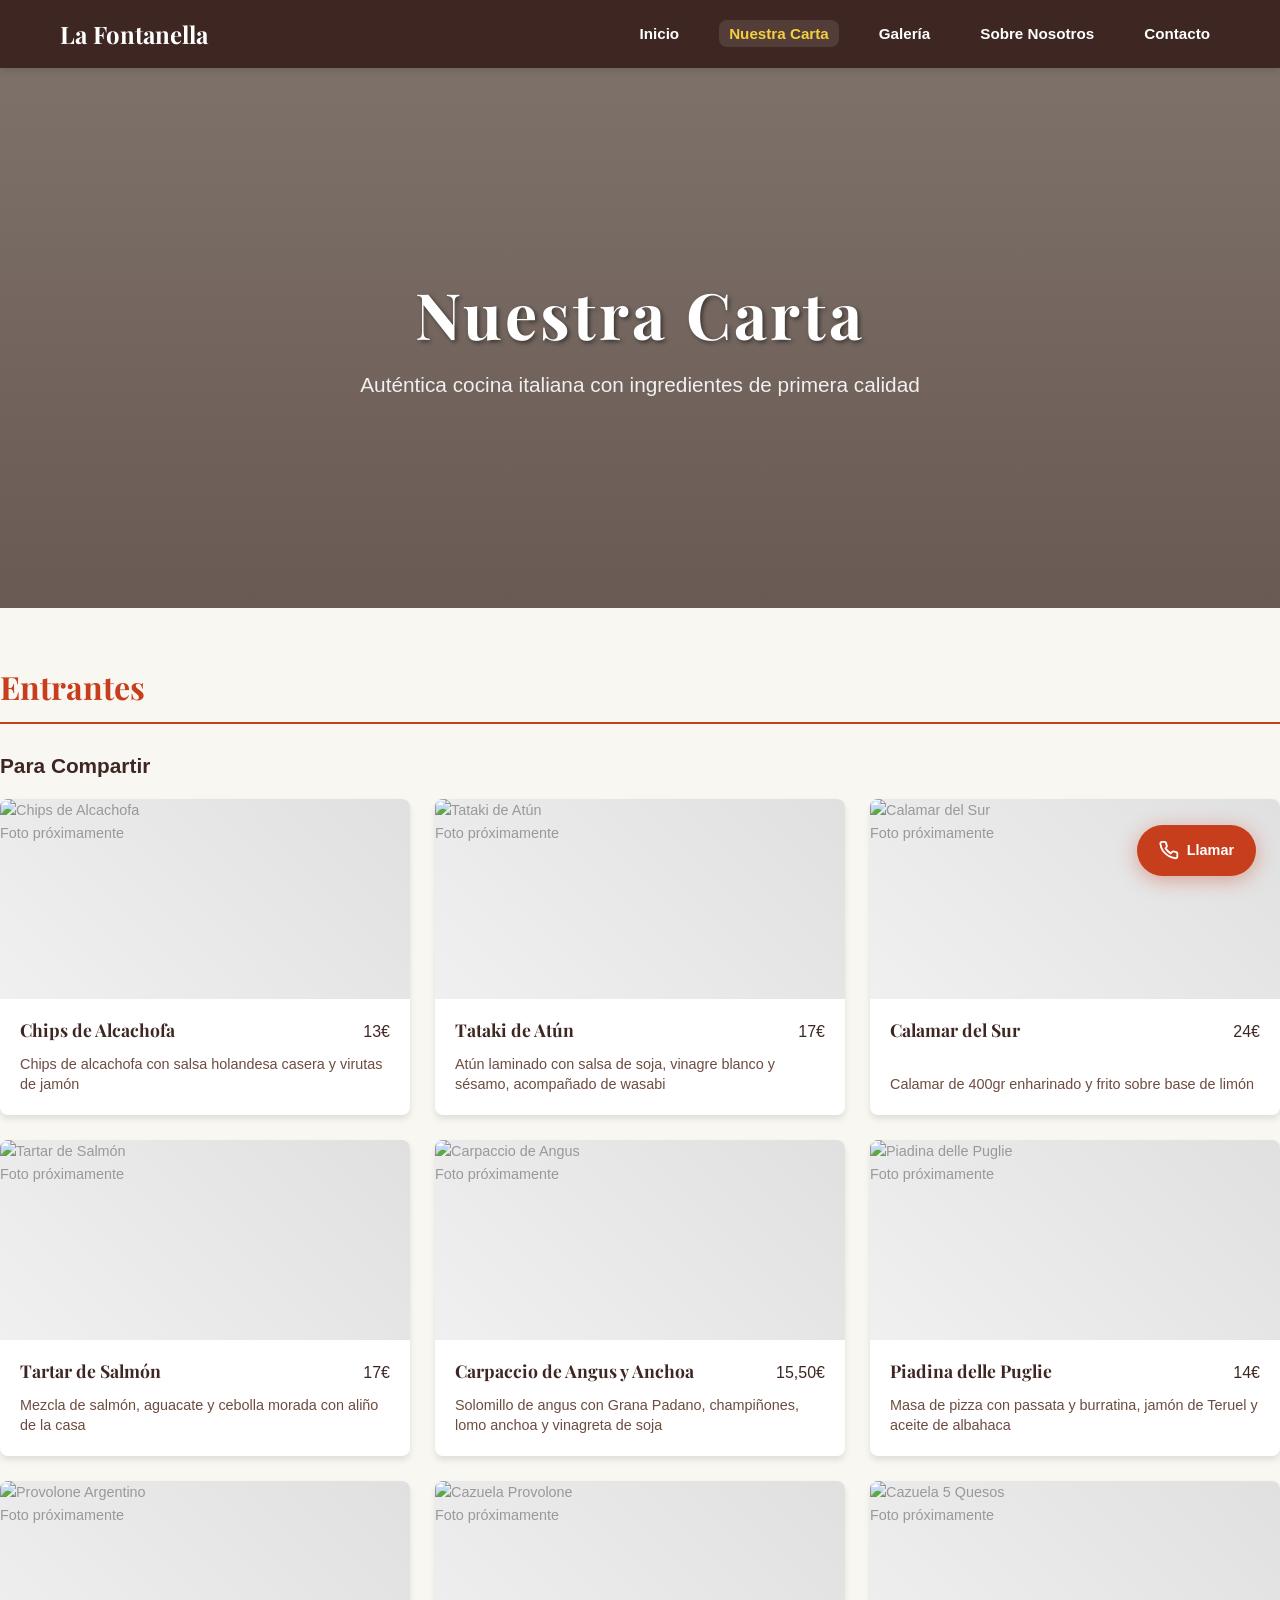
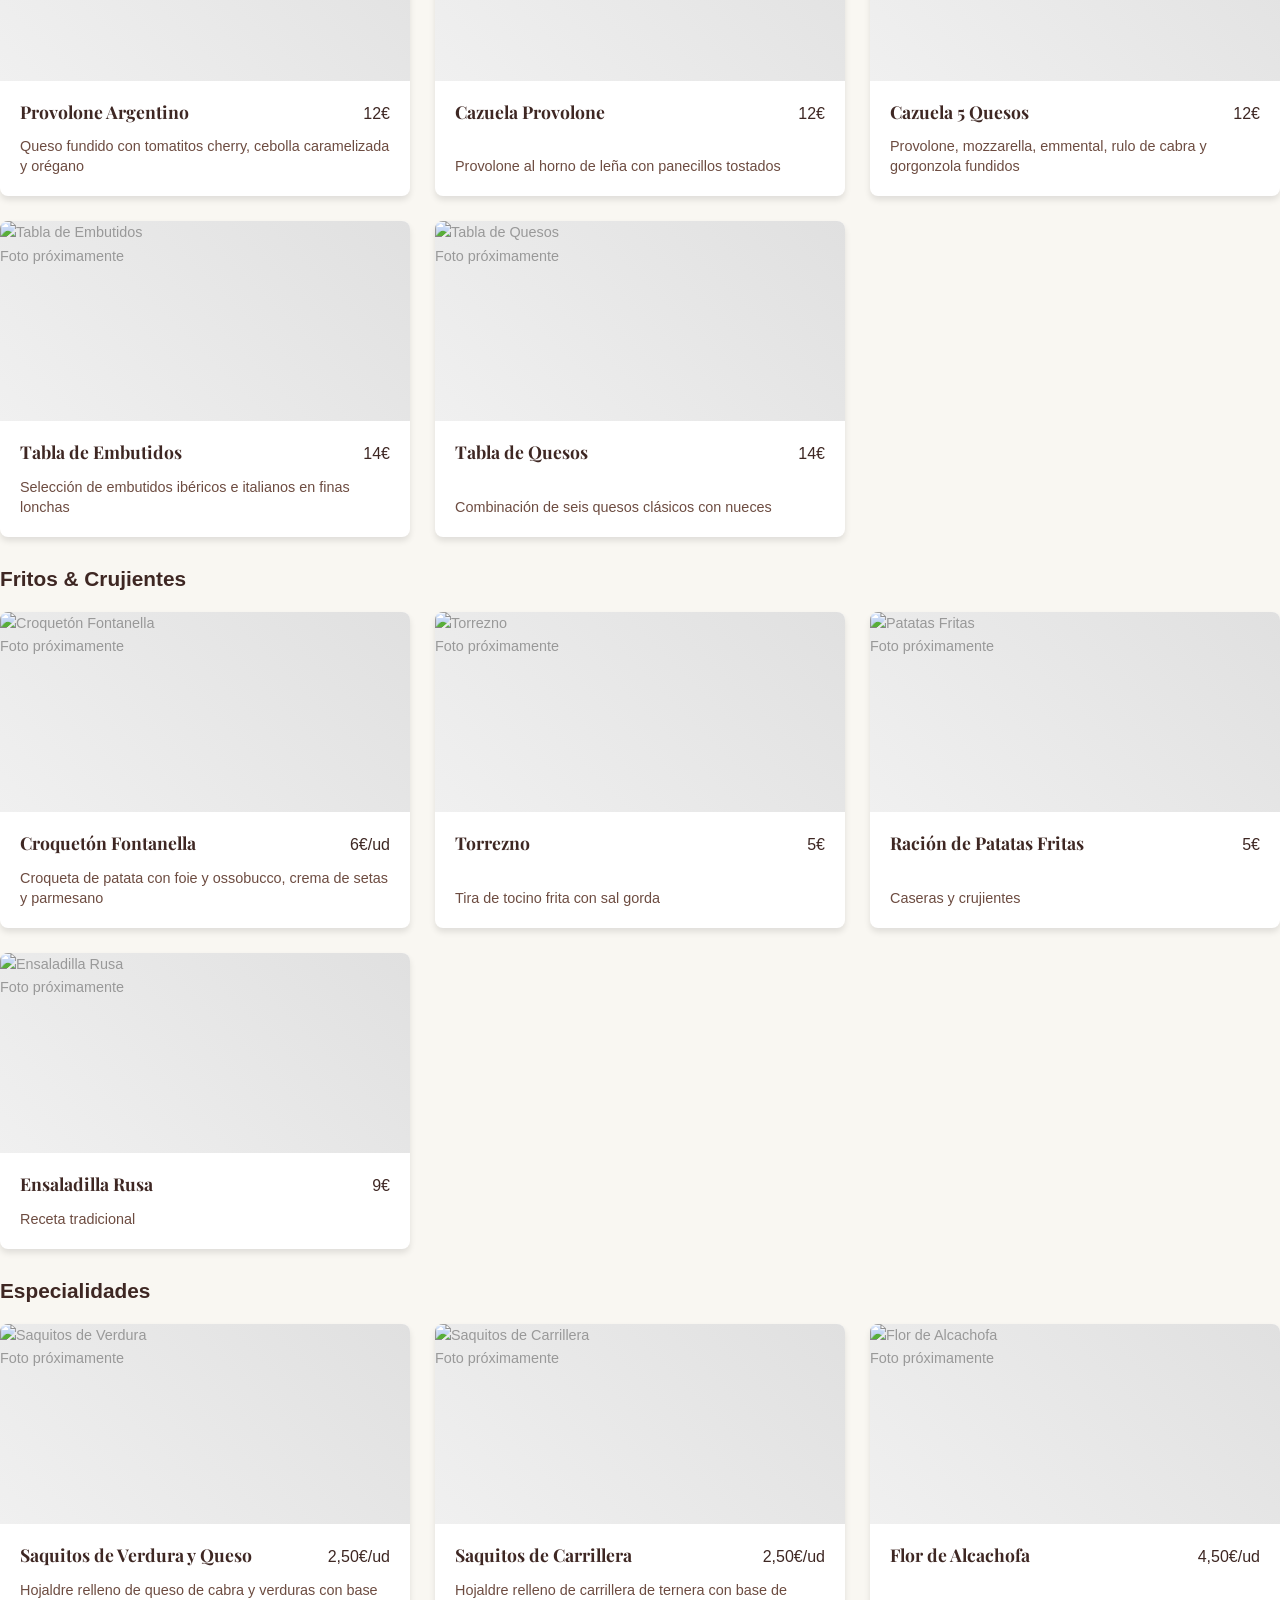
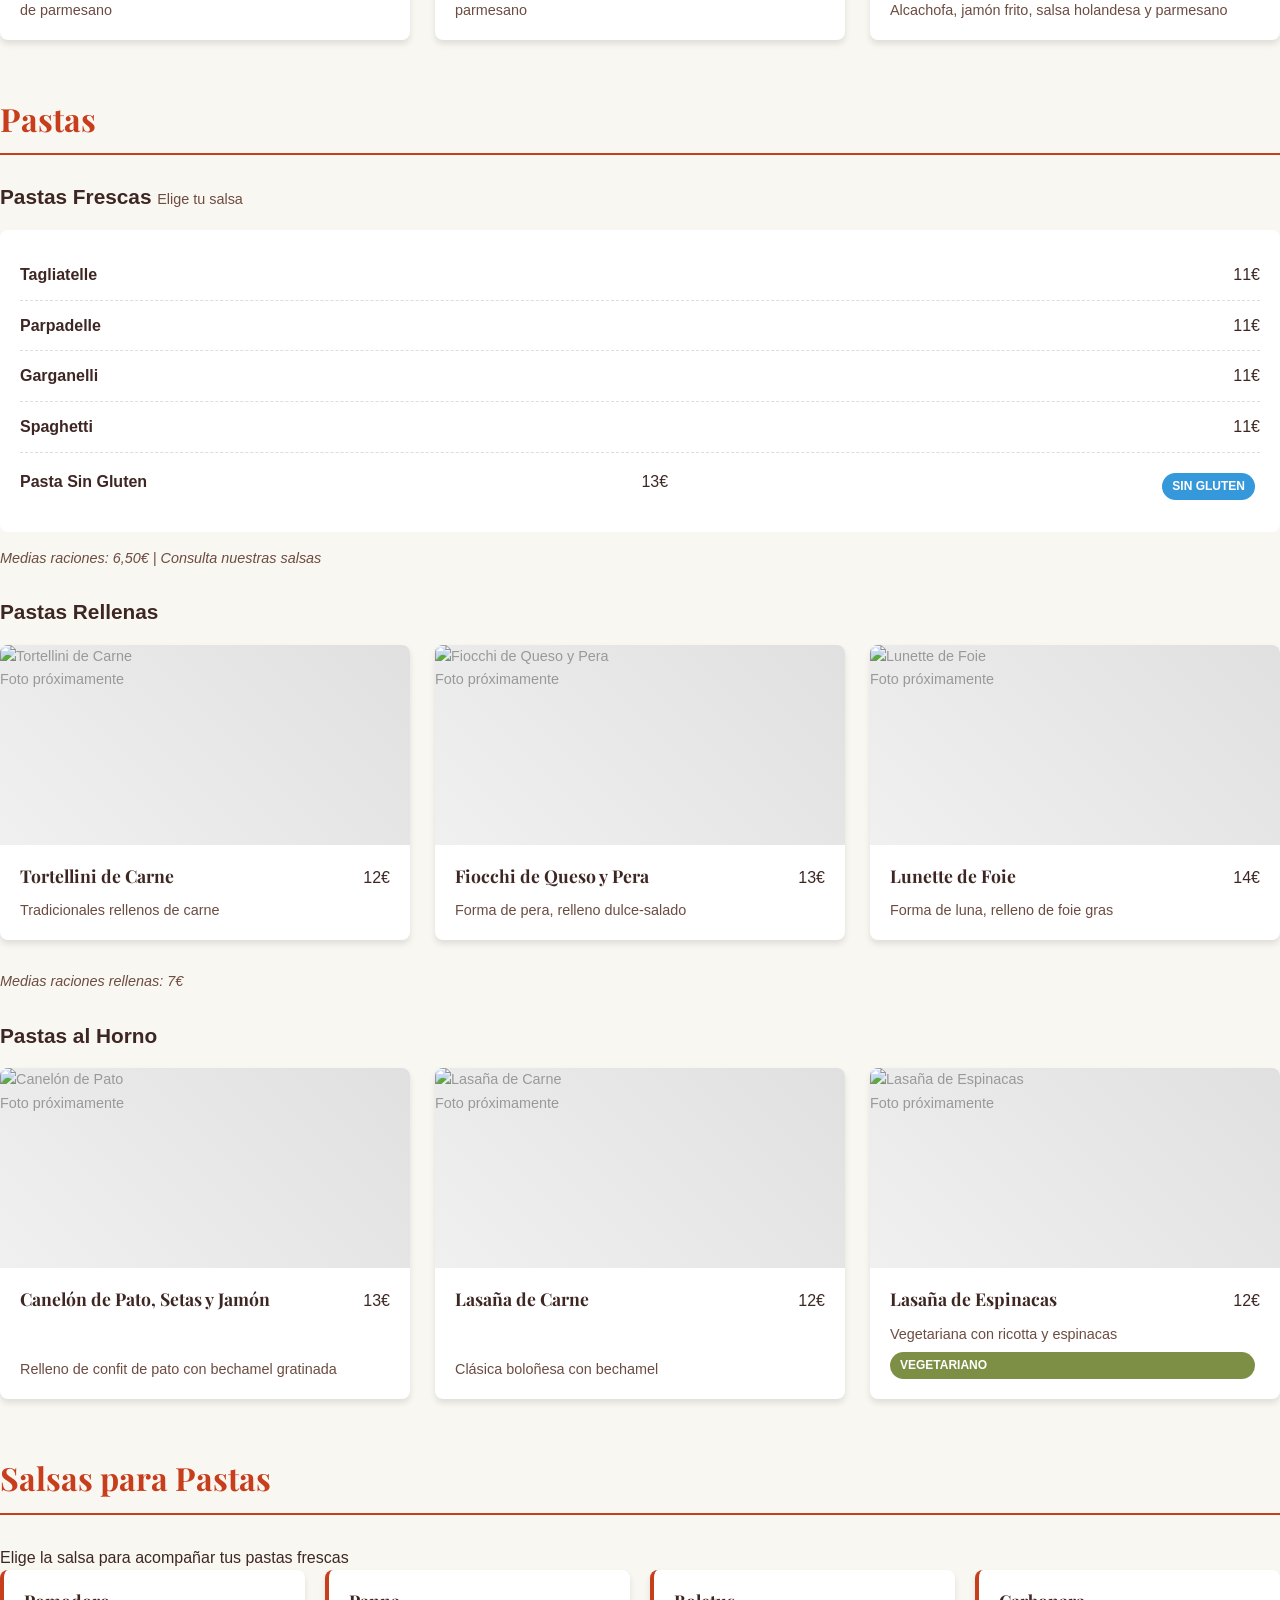
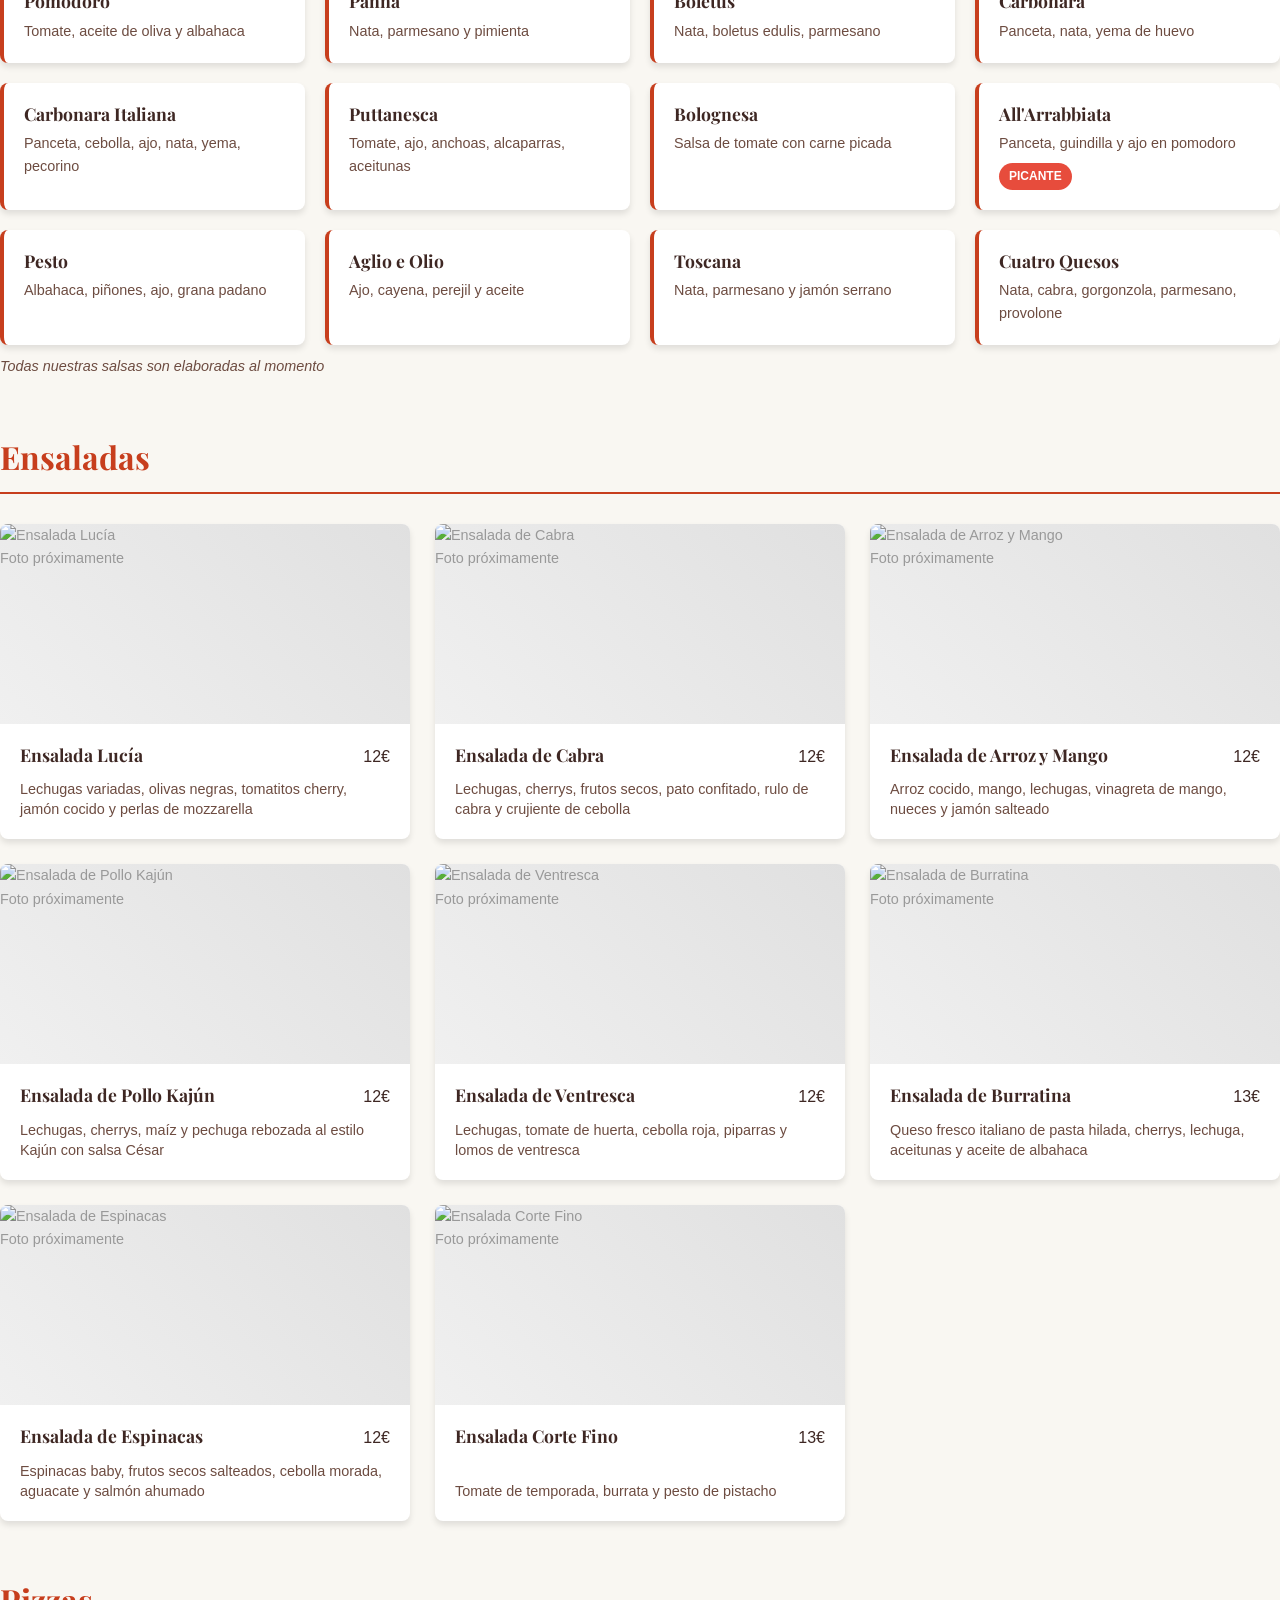
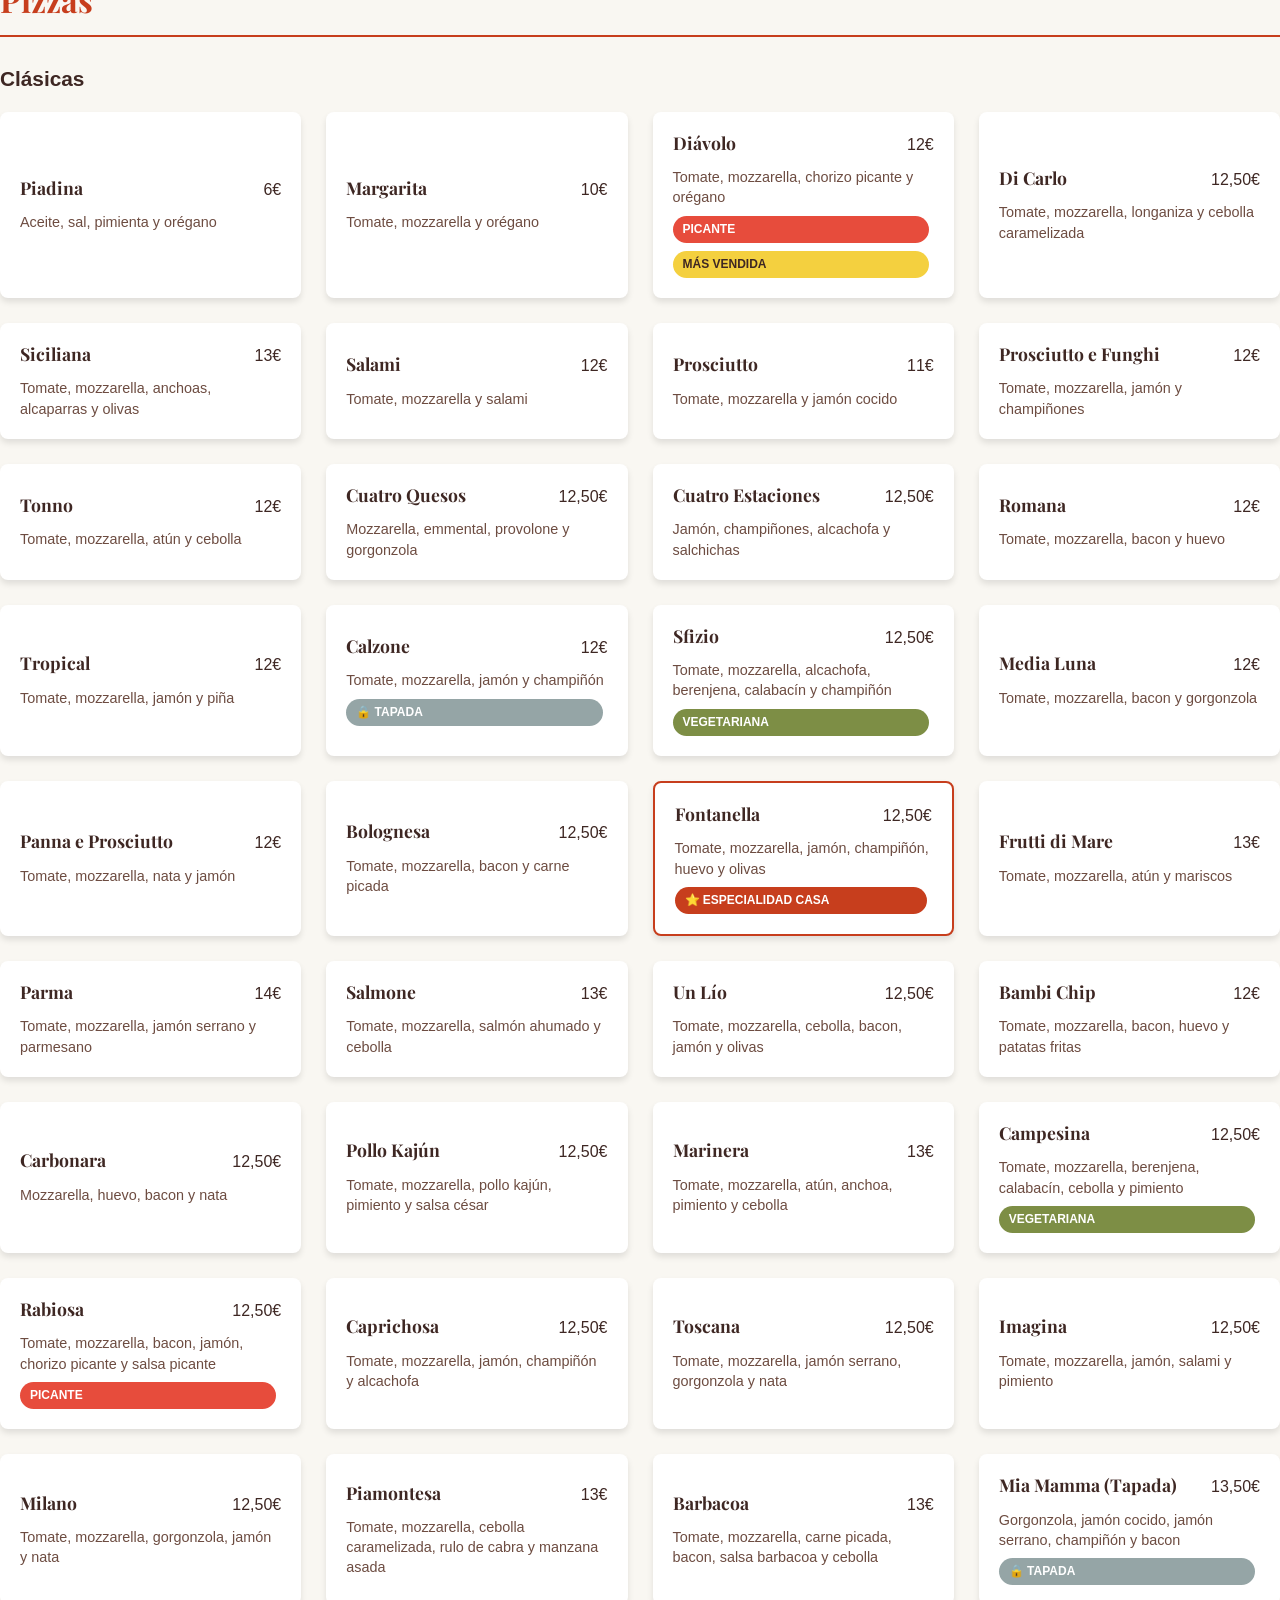
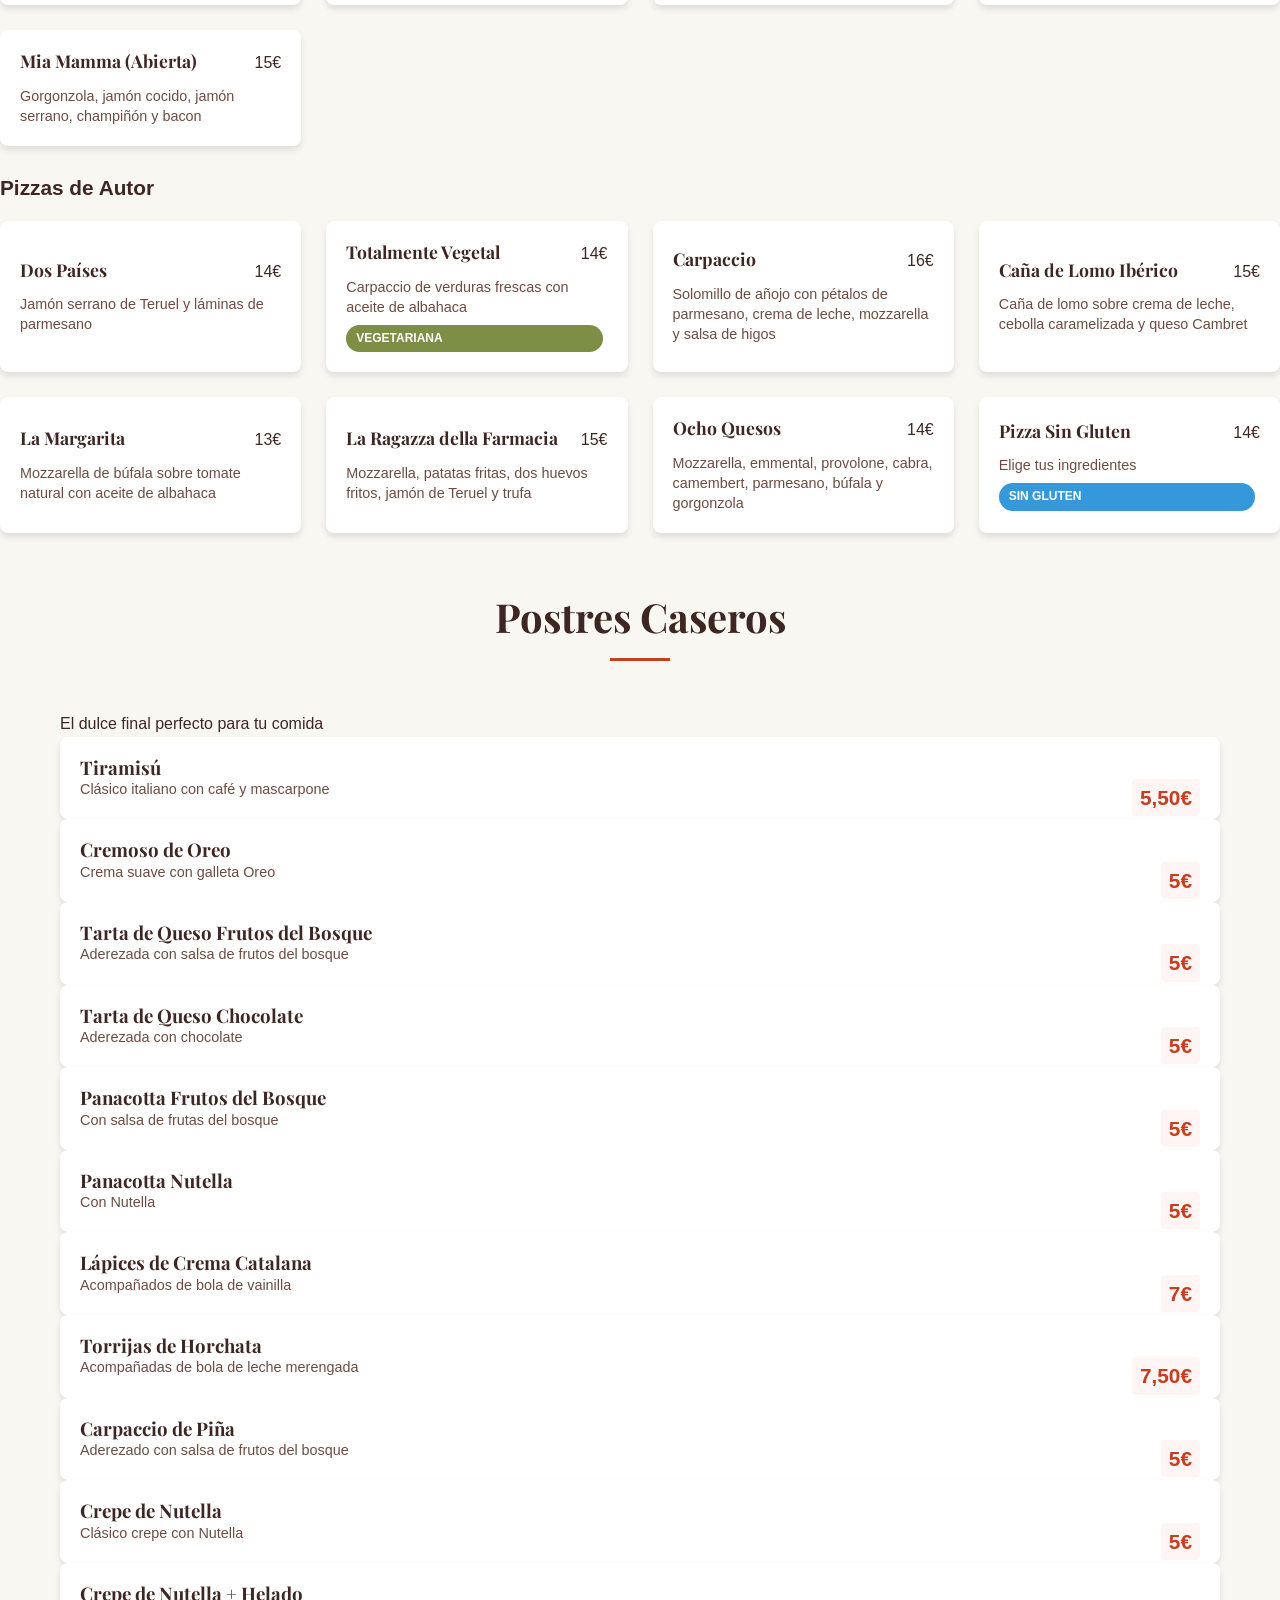
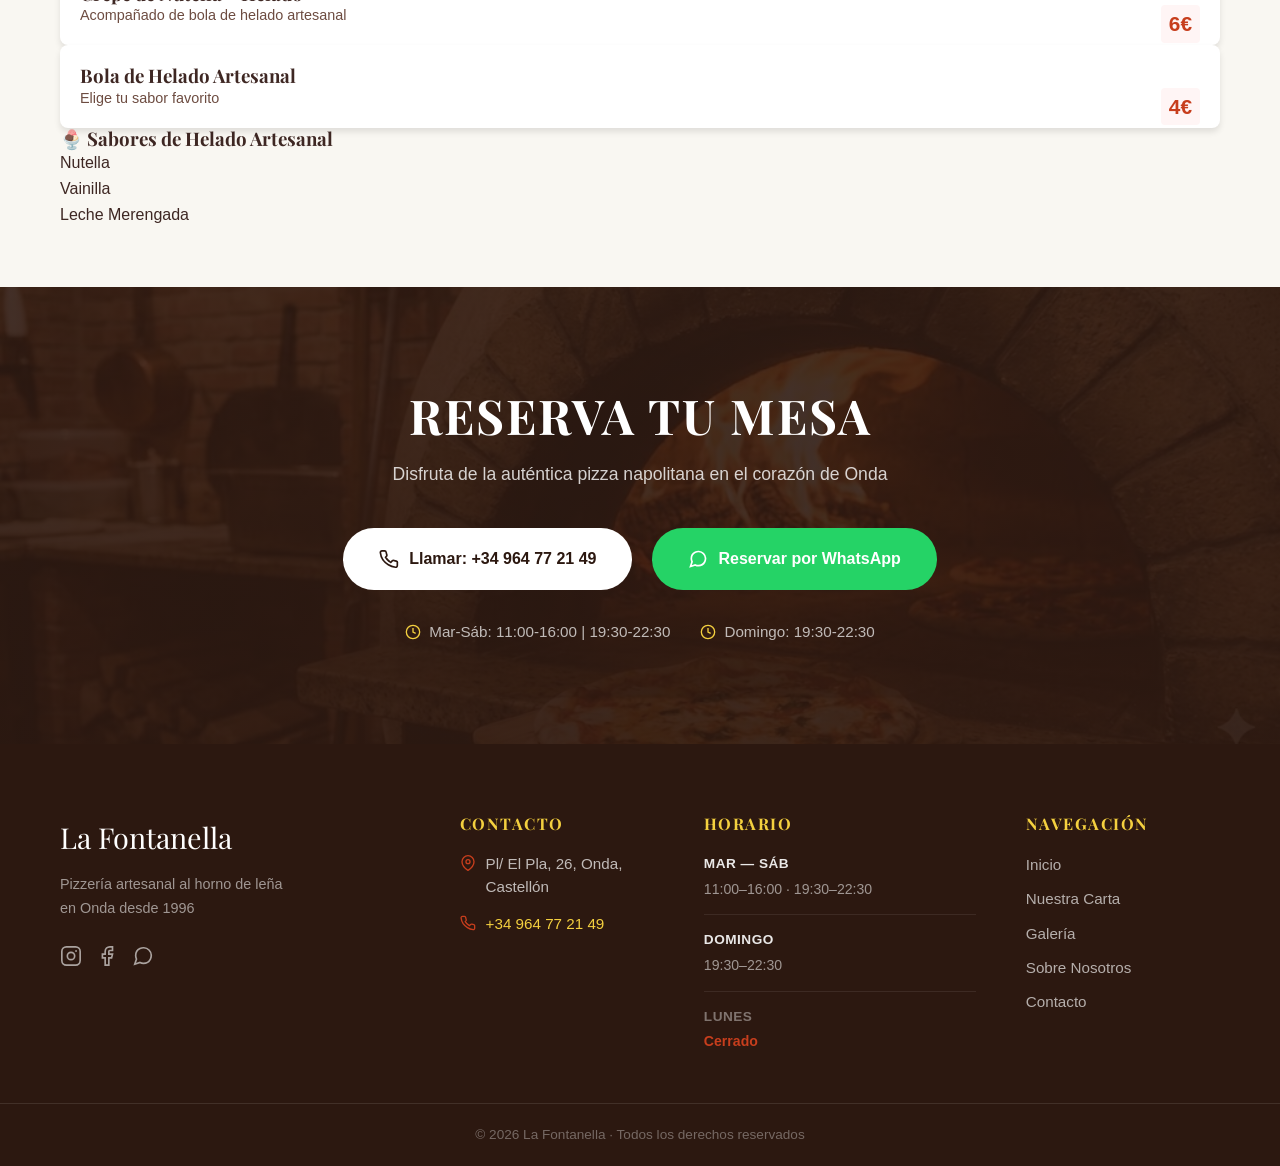
==== commit 7bde42c1: "fase 3 y 4" ====
--- a/carta.html
+++ b/carta.html
@@ -5,7 +5,7 @@
     <meta name="viewport" content="width=device-width, initial-scale=1.0">
     <title>Nuestra Carta | La Fontanella - Onda</title>
     <link rel="stylesheet" href="css/estilos.css">
-    <link href="https://fonts.googleapis.com/css2?family=Playfair+Display:wght@400;700&family=Open+Sans:wght@400;600&display=swap" rel="stylesheet">
+    <link href="https://fonts.googleapis.com/css2?family=Playfair+Display:wght@400;700&family=Inter:wght@300;400;500;600&display=swap" rel="stylesheet">
 </head>
 <body>
     <nav class="navbar">
@@ -22,15 +22,16 @@
         </div>
     </nav>
 
-    <header class="page-header">
-        <div class="container">
-            <h1>Nuestra Carta</h1>
-            <p>Auténtica cocina italiana con ingredientes de calidad</p>
-        </div>
-    </header>
-
-    <main class="carta-page">
-        <div class="container">
+<!-- HERO CARTA -->
+<section class="hero-section">
+    <div class="hero-content">
+        <h1>Nuestra Carta</h1>
+        <p>Auténtica cocina italiana con ingredientes de primera calidad</p>
+    </div>
+</section>
+
+<main class="carta-page">
+    <!-- Aquí sigue el contenido de la carta -->
             
             <!-- ENTRANTES -->
             <section class="categoria" id="entrantes">
--- a/css/estilos.css
+++ b/css/estilos.css
@@ -1649,4 +1649,58 @@
     .testimonio-texto {
         font-size: 1rem;
     }
+}
+
+/* ============================================
+   HERO SECTION - Imagen del horno arriba
+   ============================================ */
+
+.hero-section {
+    position: relative;
+    height: 60vh; /* Ocupa 60% de la pantalla */
+    min-height: 400px;
+    background: linear-gradient(rgba(44,24,16,0.6), rgba(44,24,16,0.7)),
+                url('images/imagen-hero.jpg') center/cover no-repeat;
+    display: flex;
+    align-items: center;
+    justify-content: center;
+    text-align: center;
+    margin-top: 0; /* Justo debajo del nav */
+}
+
+.hero-content {
+    color: #ffffff;
+    z-index: 2;
+    padding: 20px;
+}
+
+.hero-content h1 {
+    font-family: 'Playfair Display', serif;
+    font-size: 4rem;
+    margin-bottom: 15px;
+    text-shadow: 2px 2px 4px rgba(0,0,0,0.5);
+    letter-spacing: 3px;
+}
+
+.hero-content p {
+    font-size: 1.3rem;
+    opacity: 0.9;
+    max-width: 600px;
+    margin: 0 auto;
+}
+
+/* Ajuste para móvil */
+@media (max-width: 768px) {
+    .hero-section {
+        height: 50vh;
+        min-height: 300px;
+    }
+    
+    .hero-content h1 {
+        font-size: 2.5rem;
+    }
+    
+    .hero-content p {
+        font-size: 1.1rem;
+    }
 }
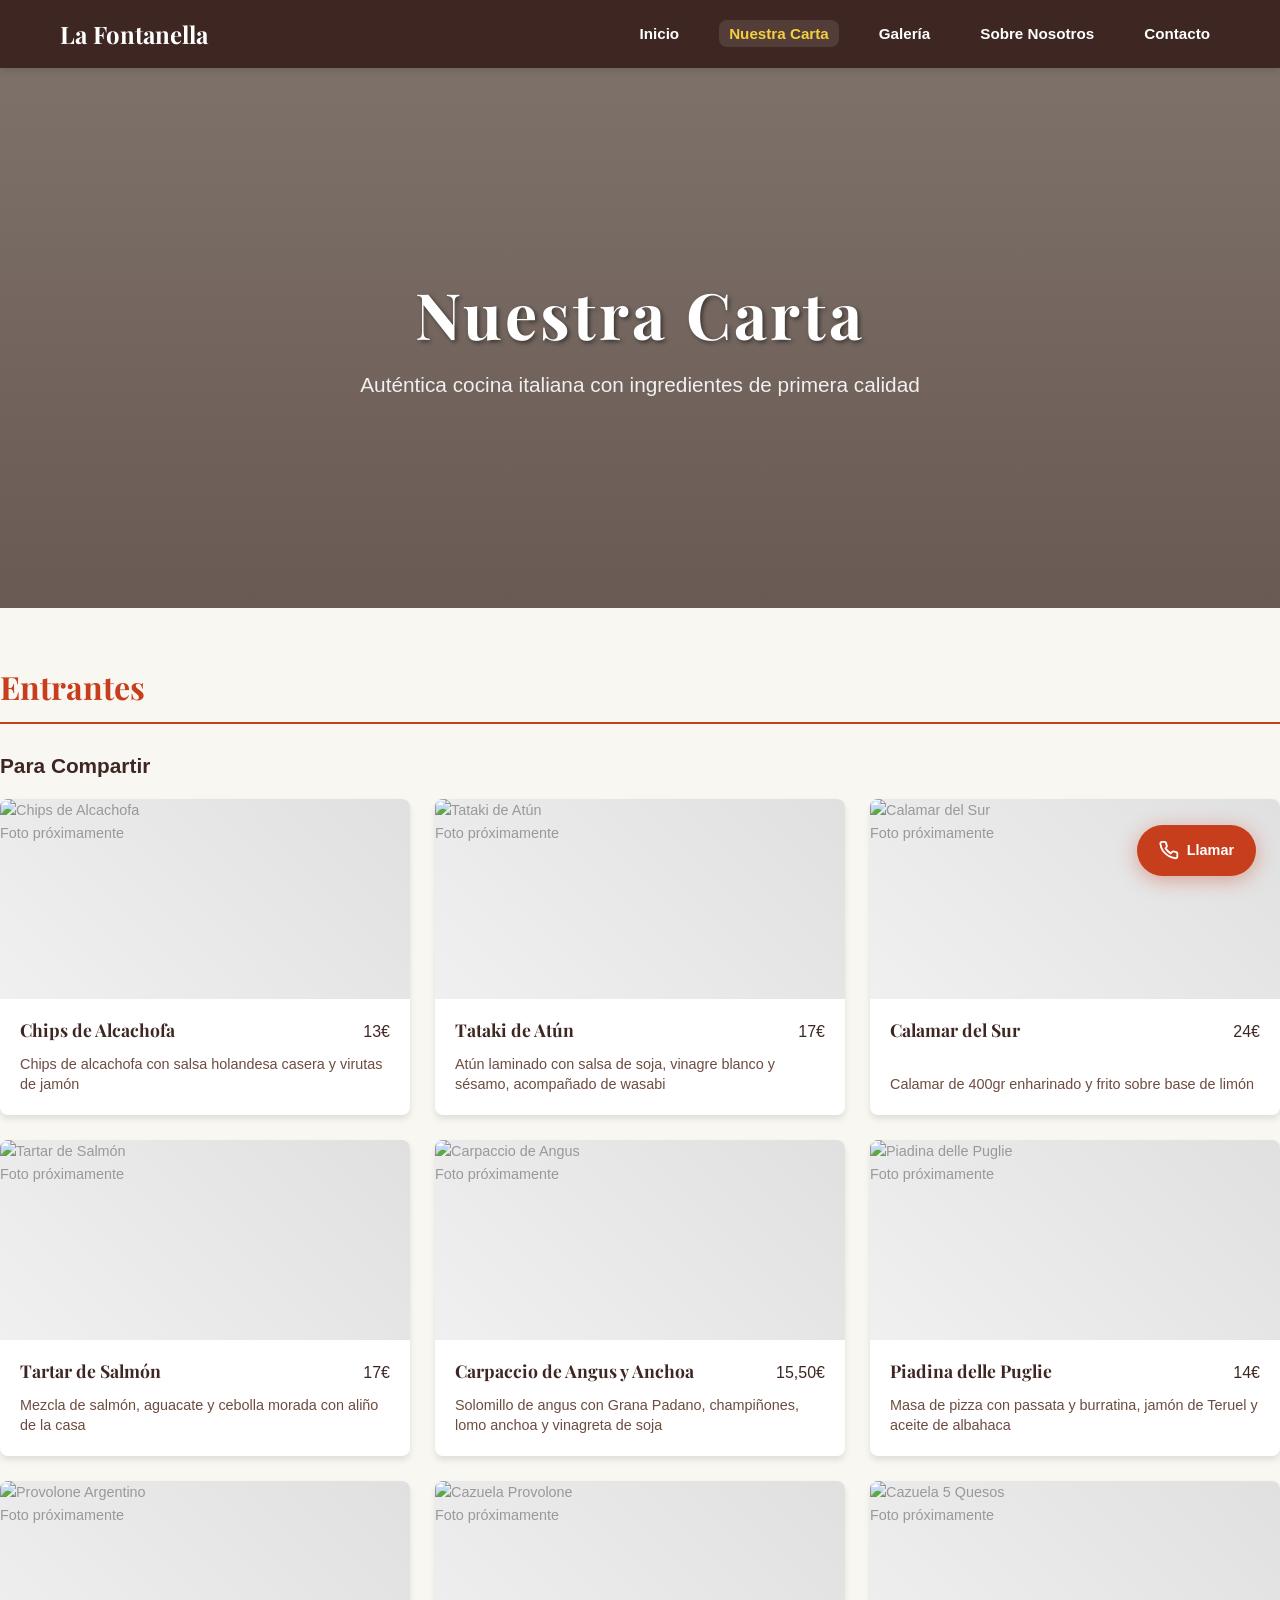
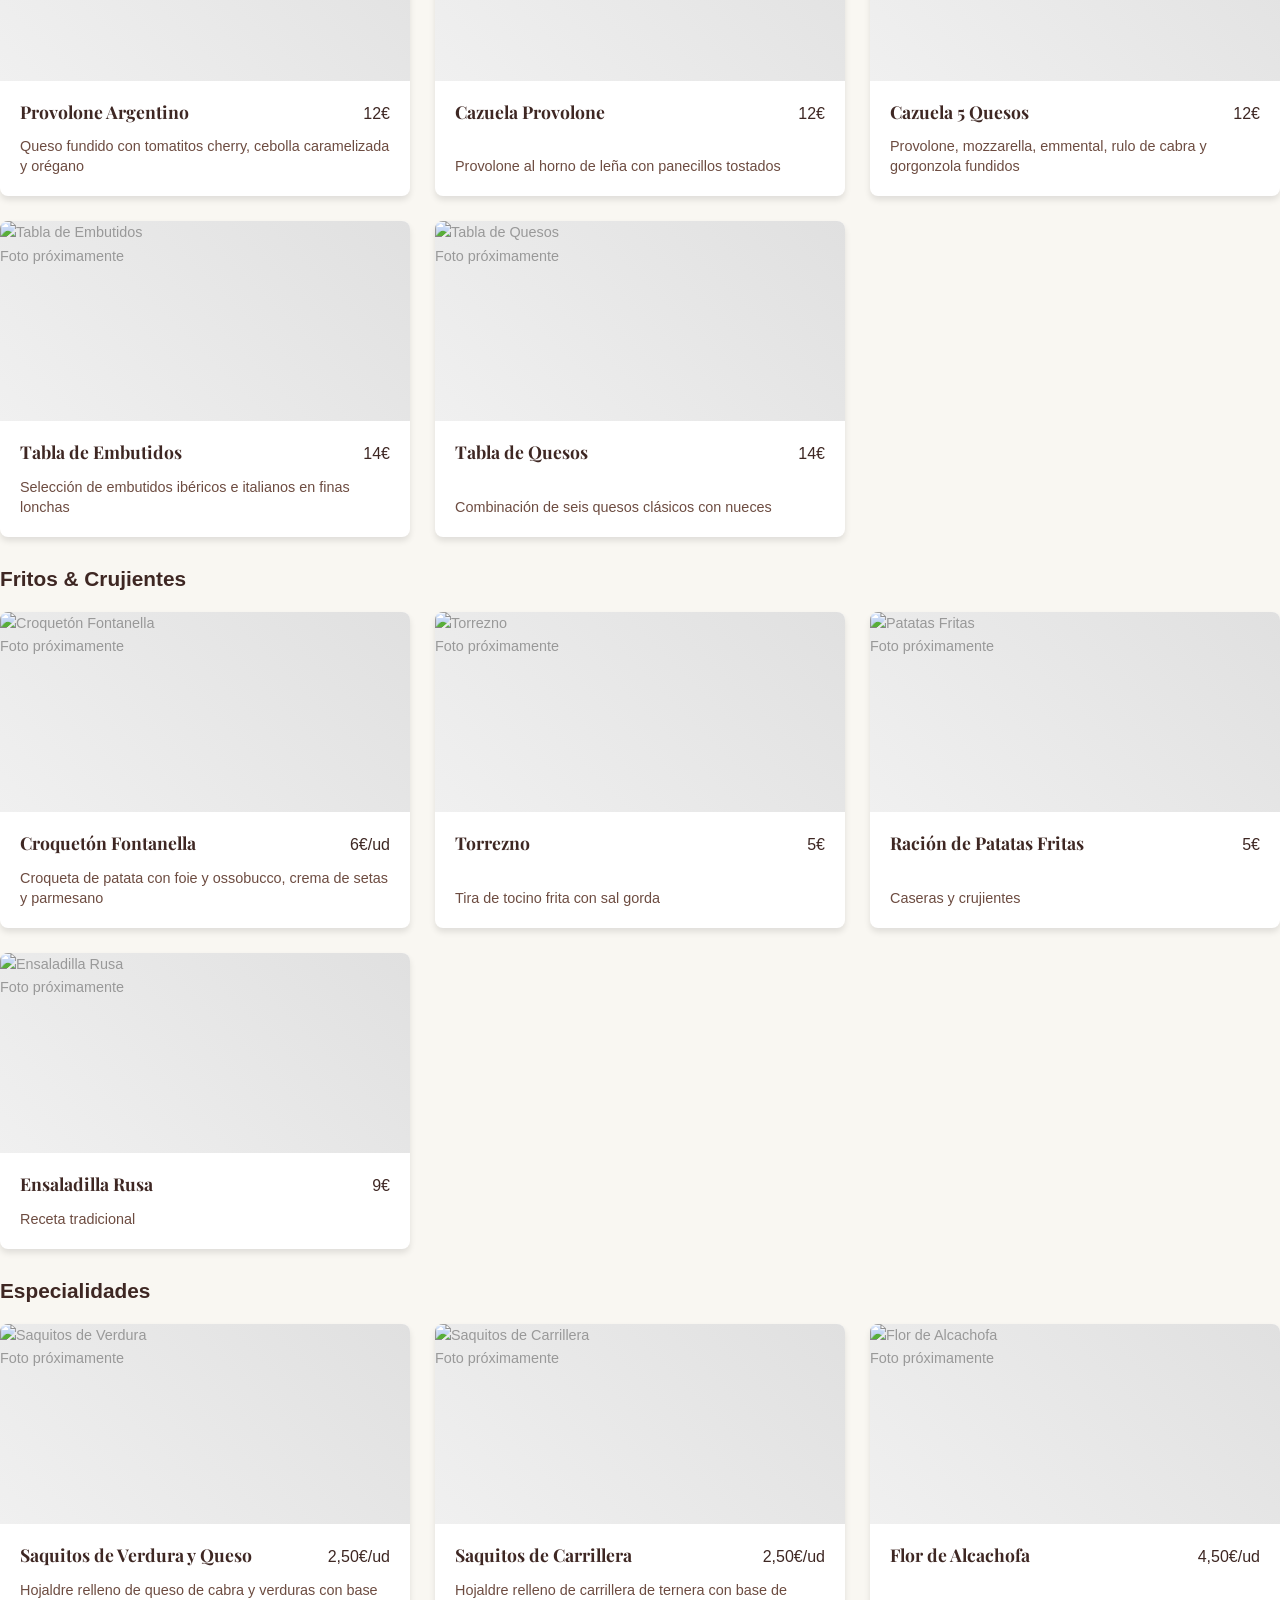
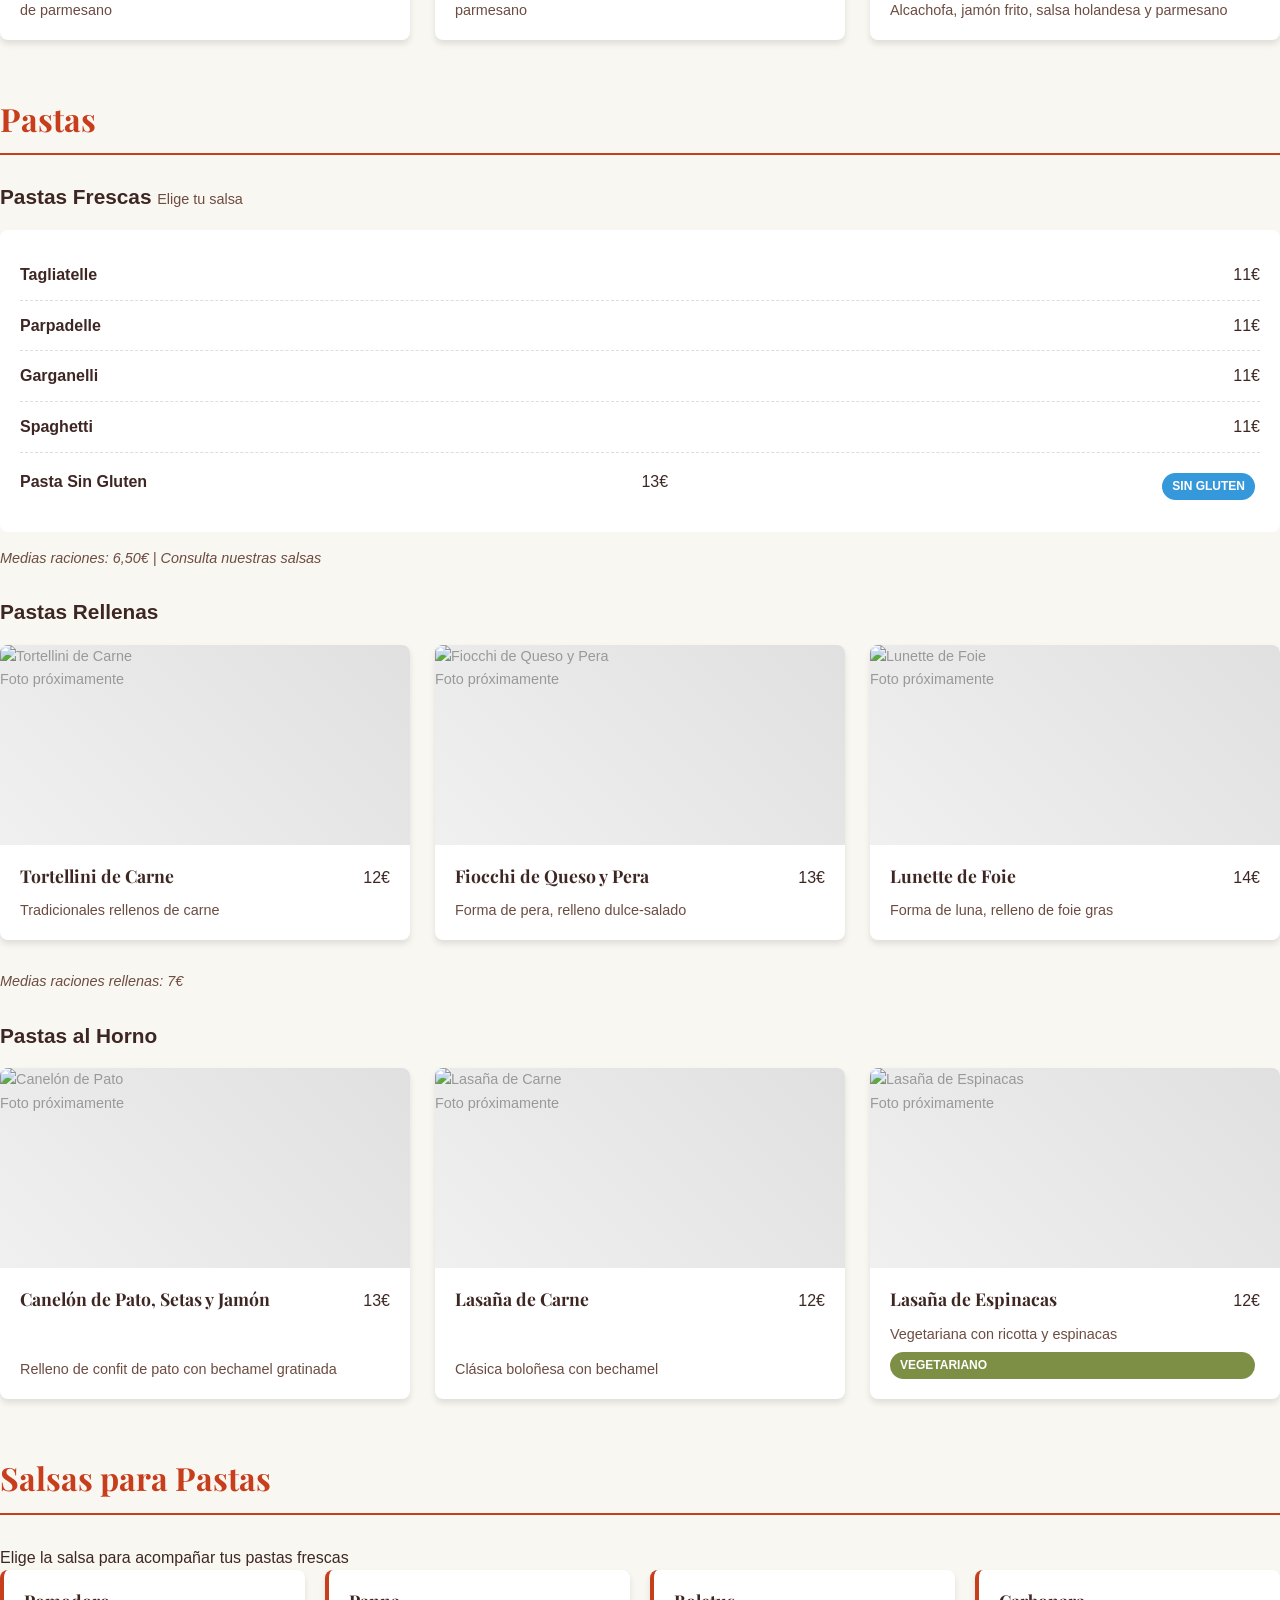
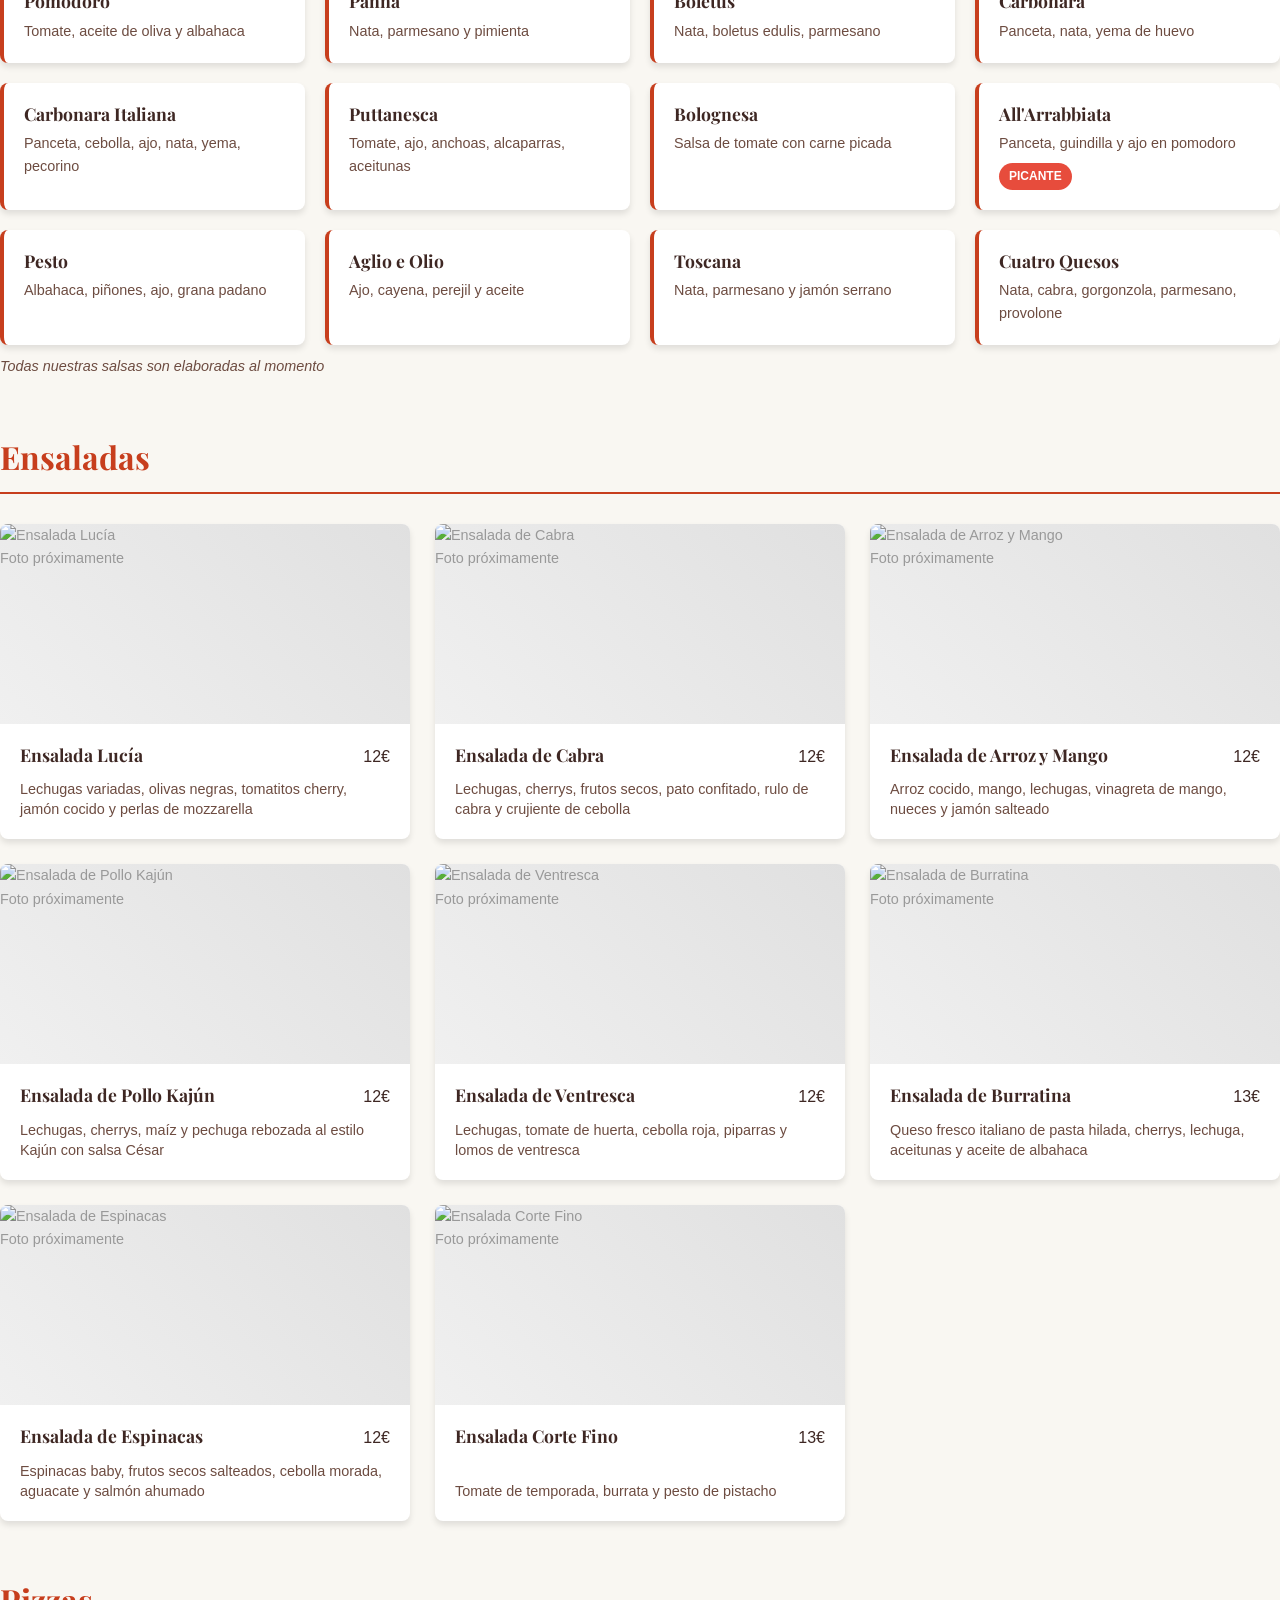
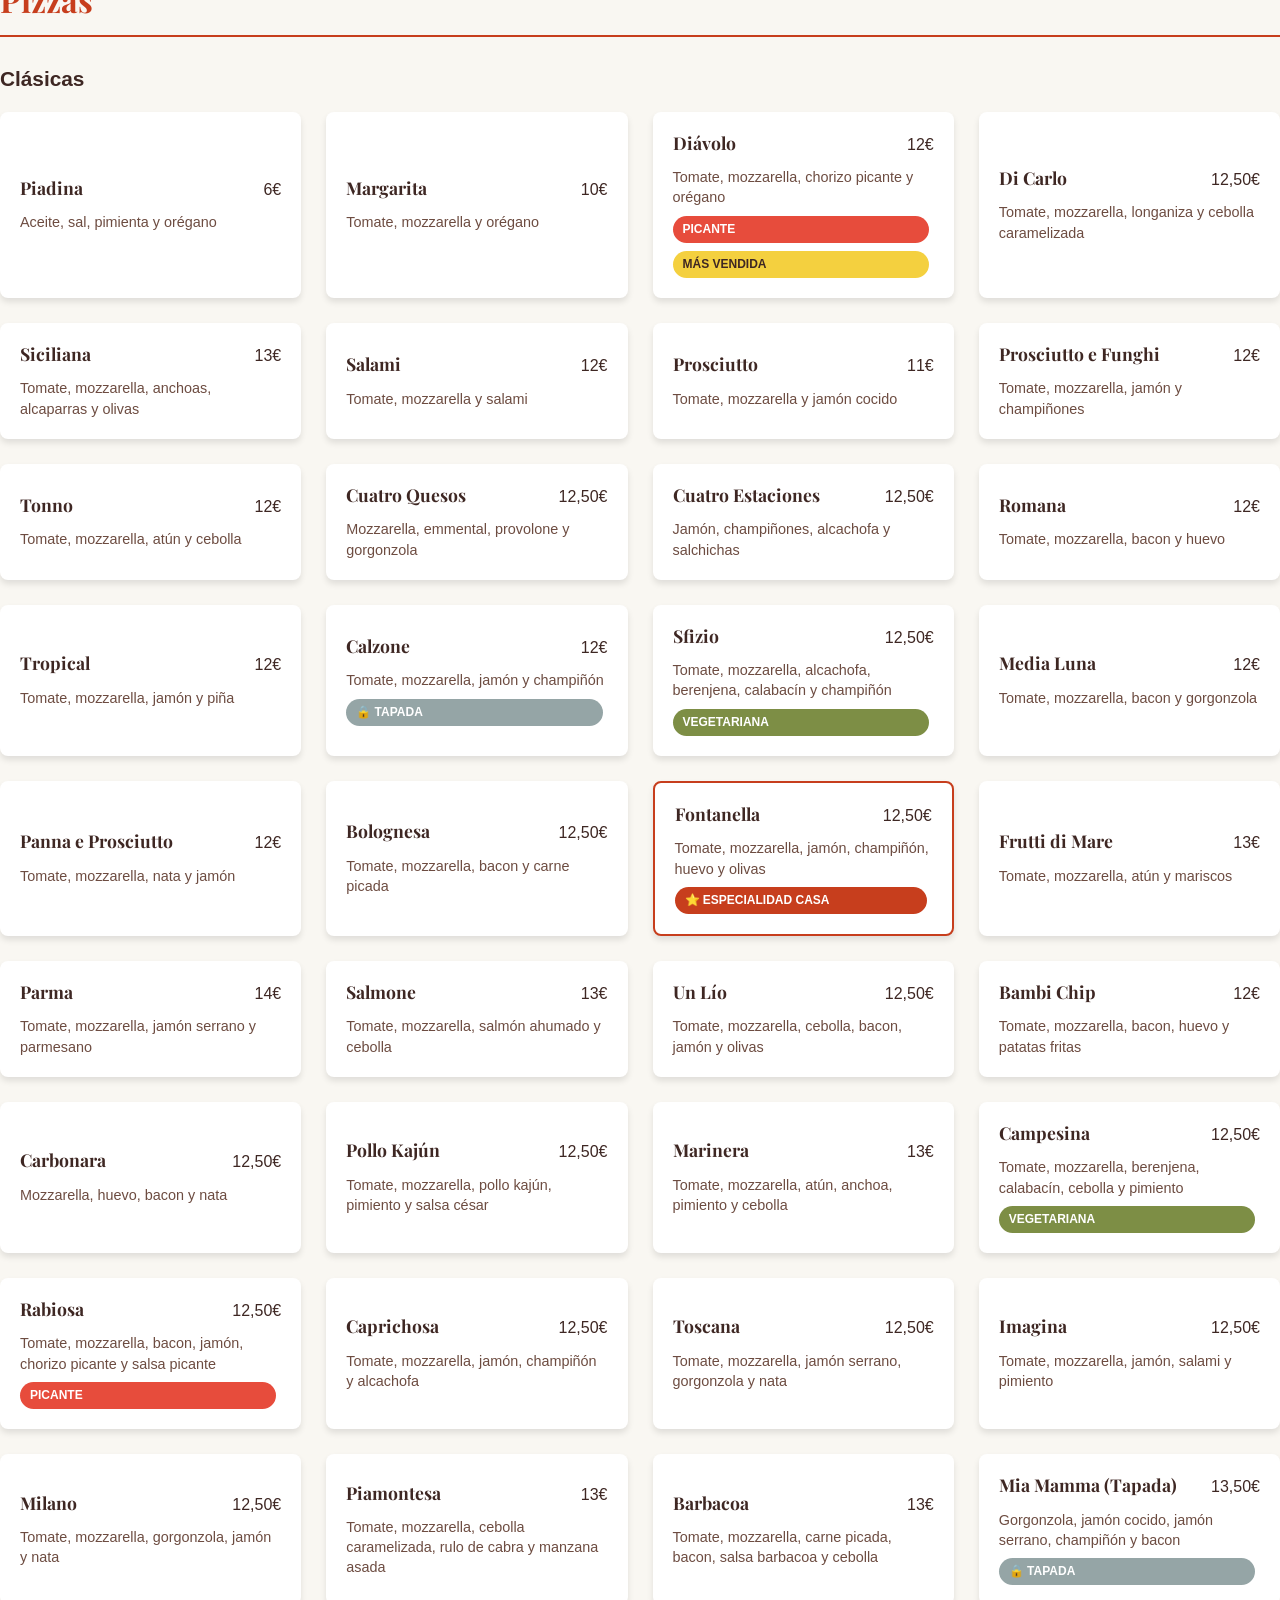
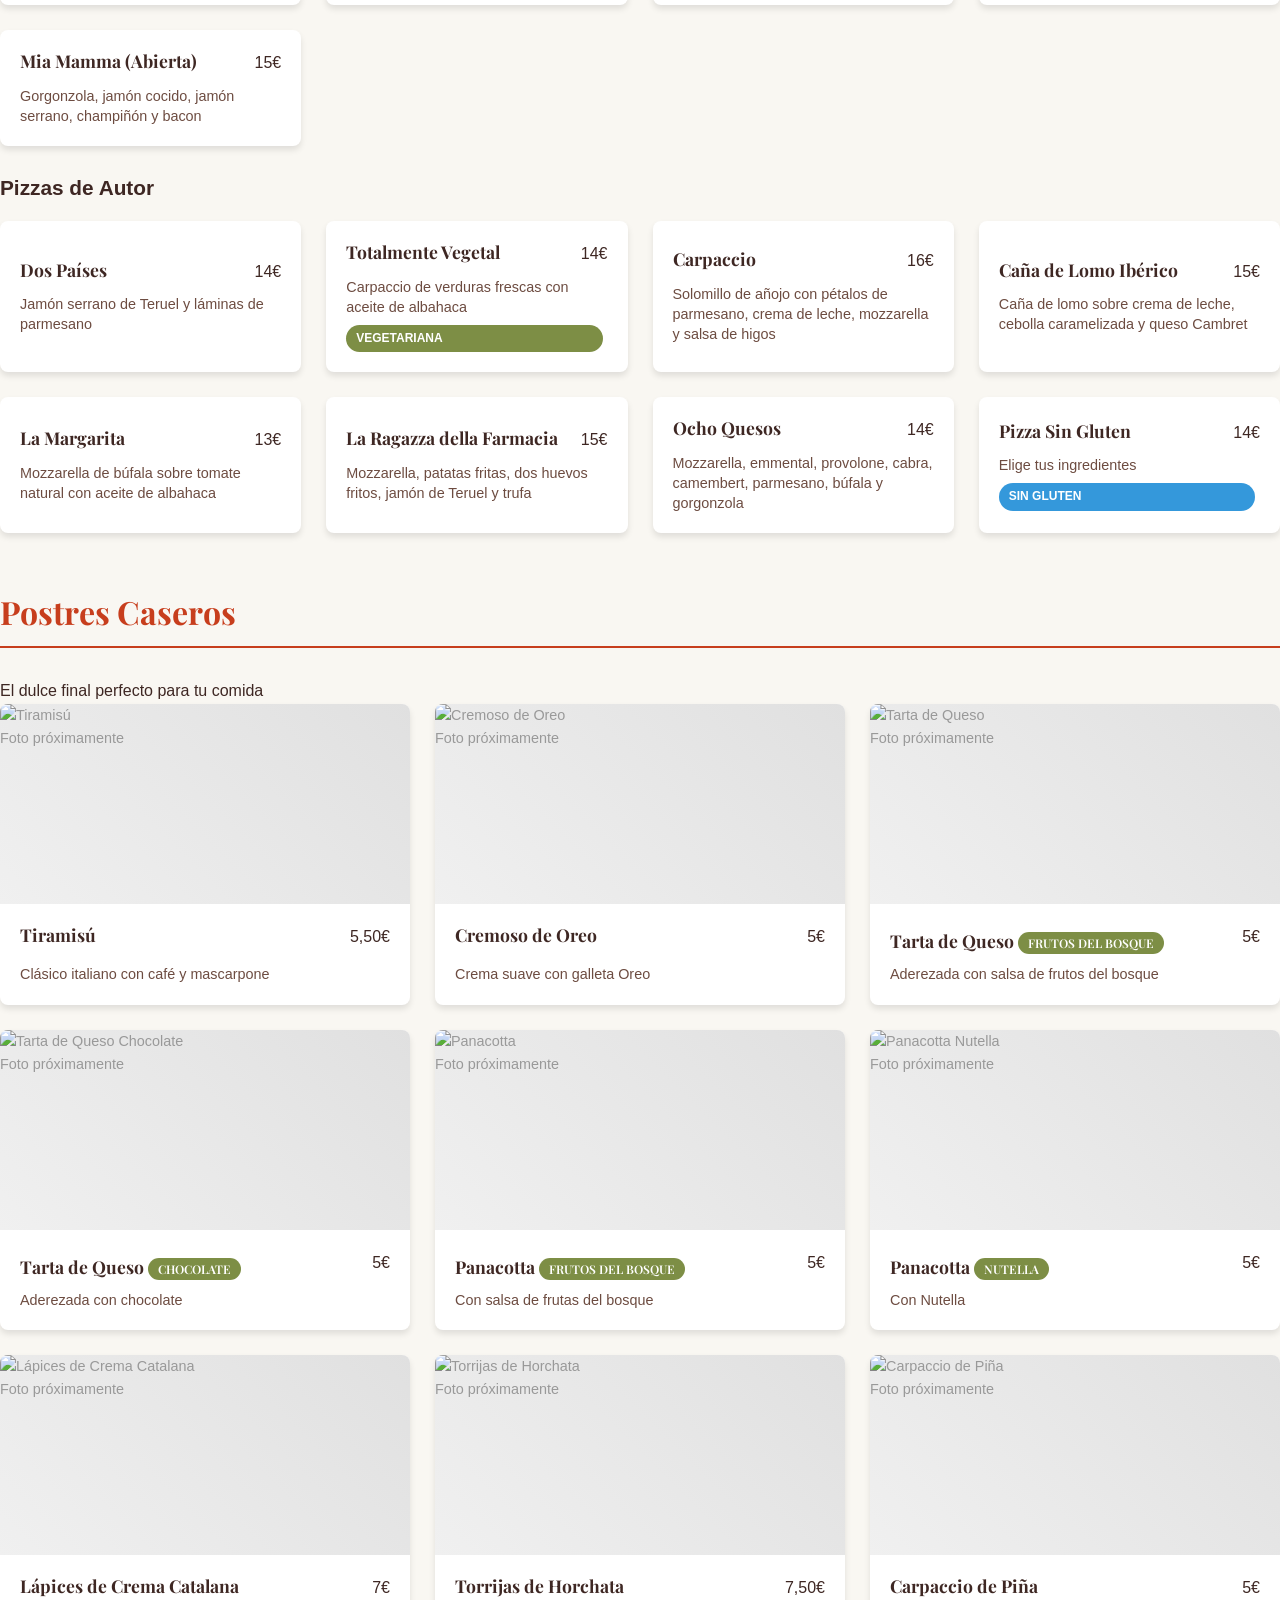
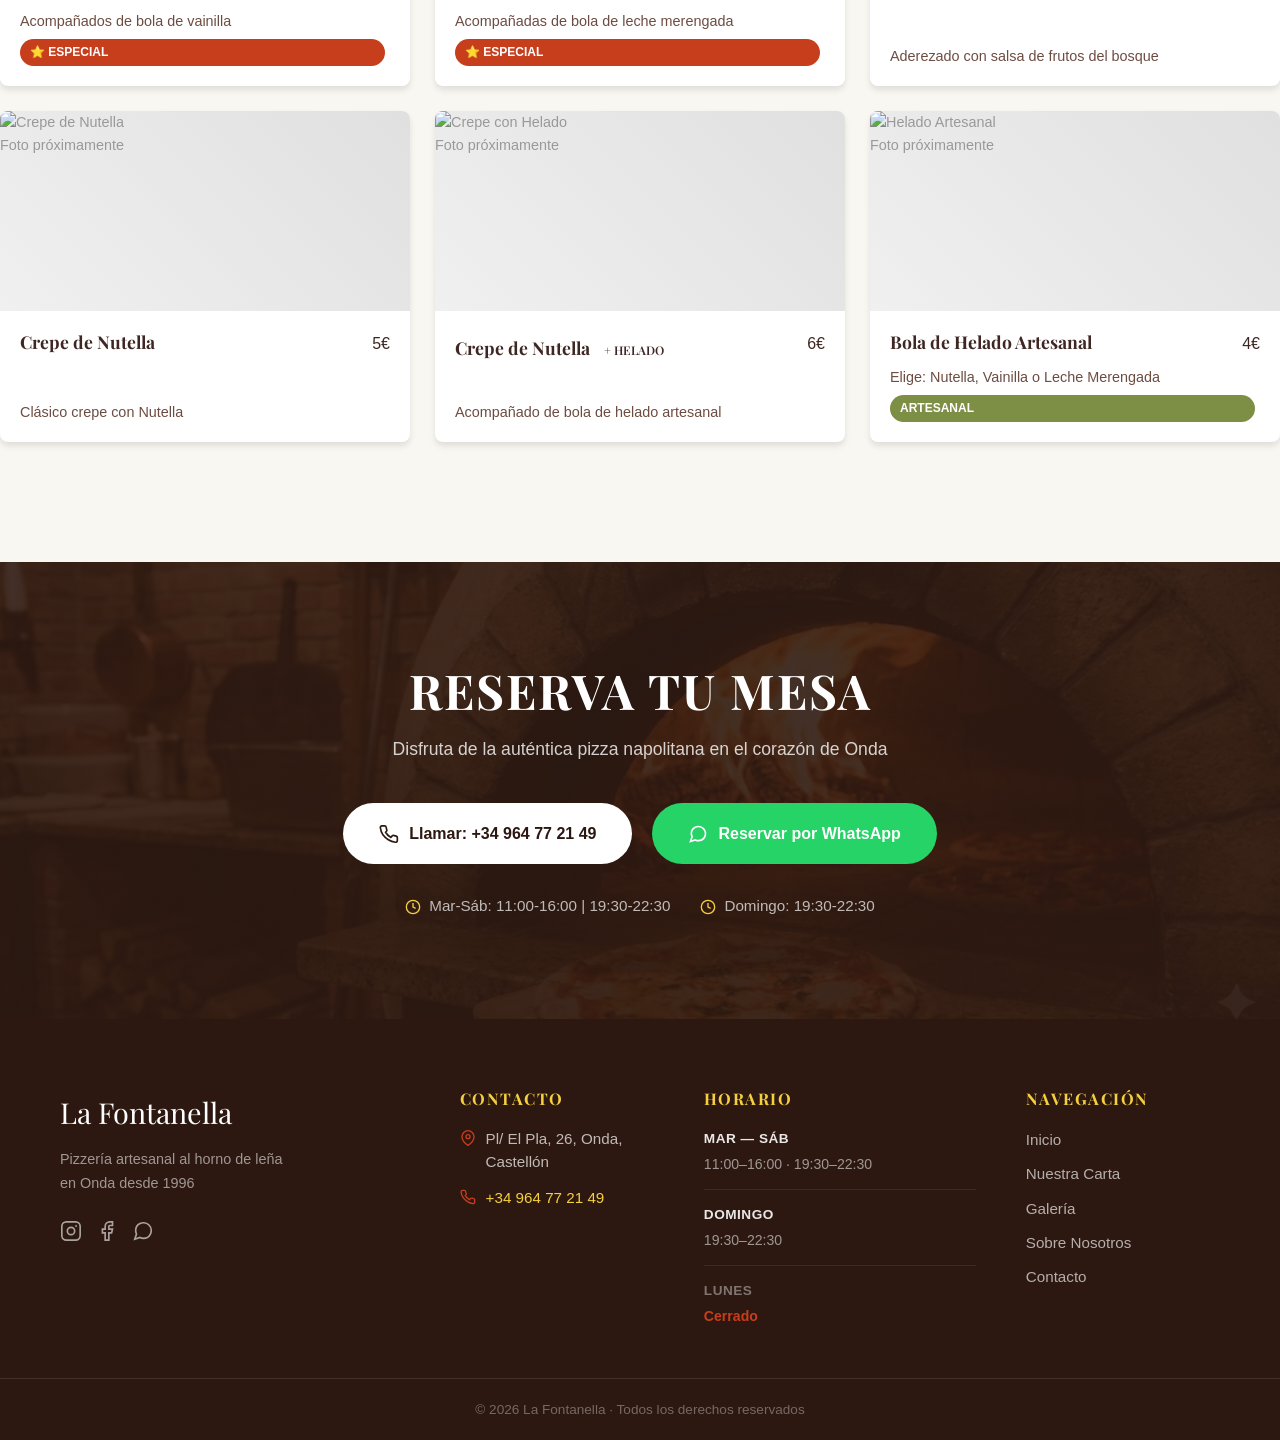
==== commit 0b7a9648: "postres" ====
--- a/carta.html
+++ b/carta.html
@@ -972,142 +972,174 @@
 
         </div>
 
-        <!-- ========== SECCIÓN POSTRES ========== -->
-<section class="carta-section postres-section">
-    <div class="container">
-        <h2 class="section-title">Postres Caseros</h2>
-        <p class="section-subtitle">El dulce final perfecto para tu comida</p>
-        
-        <div class="carta-grid">
-            <!-- Postres individuales -->
-            <div class="plato-card">
-                <div class="plato-info">
-                    <div class="plato-header">
-                        <h3>Tiramisú</h3>
-                        <span class="precio">5,50€</span>
-                    </div>
-                    <p class="plato-desc">Clásico italiano con café y mascarpone</p>
-                </div>
-            </div>
-
-            <div class="plato-card">
-                <div class="plato-info">
-                    <div class="plato-header">
-                        <h3>Cremoso de Oreo</h3>
-                        <span class="precio">5€</span>
-                    </div>
-                    <p class="plato-desc">Crema suave con galleta Oreo</p>
-                </div>
-            </div>
-
-            <div class="plato-card">
-                <div class="plato-info">
-                    <div class="plato-header">
-                        <h3>Tarta de Queso <span class="tag">Frutos del Bosque</span></h3>
-                        <span class="precio">5€</span>
-                    </div>
-                    <p class="plato-desc">Aderezada con salsa de frutos del bosque</p>
-                </div>
-            </div>
-
-            <div class="plato-card">
-                <div class="plato-info">
-                    <div class="plato-header">
-                        <h3>Tarta de Queso <span class="tag">Chocolate</span></h3>
-                        <span class="precio">5€</span>
-                    </div>
-                    <p class="plato-desc">Aderezada con chocolate</p>
-                </div>
-            </div>
-
-            <div class="plato-card">
-                <div class="plato-info">
-                    <div class="plato-header">
-                        <h3>Panacotta <span class="tag">Frutos del Bosque</span></h3>
-                        <span class="precio">5€</span>
-                    </div>
-                    <p class="plato-desc">Con salsa de frutas del bosque</p>
-                </div>
-            </div>
-
-            <div class="plato-card">
-                <div class="plato-info">
-                    <div class="plato-header">
-                        <h3>Panacotta <span class="tag">Nutella</span></h3>
-                        <span class="precio">5€</span>
-                    </div>
-                    <p class="plato-desc">Con Nutella</p>
-                </div>
-            </div>
-
-            <div class="plato-card destacado">
-                <div class="plato-info">
-                    <div class="plato-header">
-                        <h3>Lápices de Crema Catalana</h3>
-                        <span class="precio">7€</span>
-                    </div>
-                    <p class="plato-desc">Acompañados de bola de vainilla</p>
-                </div>
-            </div>
-
-            <div class="plato-card destacado">
-                <div class="plato-info">
-                    <div class="plato-header">
-                        <h3>Torrijas de Horchata</h3>
-                        <span class="precio">7,50€</span>
-                    </div>
-                    <p class="plato-desc">Acompañadas de bola de leche merengada</p>
-                </div>
-            </div>
-
-            <div class="plato-card">
-                <div class="plato-info">
-                    <div class="plato-header">
-                        <h3>Carpaccio de Piña</h3>
-                        <span class="precio">5€</span>
-                    </div>
-                    <p class="plato-desc">Aderezado con salsa de frutos del bosque</p>
-                </div>
-            </div>
-
-            <div class="plato-card">
-                <div class="plato-info">
-                    <div class="plato-header">
-                        <h3>Crepe de Nutella</h3>
-                        <span class="precio">5€</span>
-                    </div>
-                    <p class="plato-desc">Clásico crepe con Nutella</p>
-                </div>
-            </div>
-
-            <div class="plato-card">
-                <div class="plato-info">
-                    <div class="plato-header">
-                        <h3>Crepe de Nutella <span class="tag">+ Helado</span></h3>
-                        <span class="precio">6€</span>
-                    </div>
-                    <p class="plato-desc">Acompañado de bola de helado artesanal</p>
-                </div>
-            </div>
-
-            <div class="plato-card">
-                <div class="plato-info">
-                    <div class="plato-header">
-                        <h3>Bola de Helado Artesanal</h3>
-                        <span class="precio">4€</span>
-                    </div>
-                    <p class="plato-desc">Elige tu sabor favorito</p>
-                </div>
-            </div>
-        </div>
-
-        <!-- Sección de sabores de helado -->
-        <div class="helados-box">
-            <h3 class="helados-title">🍨 Sabores de Helado Artesanal</h3>
-            <div class="helados-grid">
-                <div class="sabor-tag">Nutella</div>
-                <div class="sabor-tag">Vainilla</div>
-                <div class="sabor-tag">Leche Merengada</div>
+ <!-- POSTRES (Estilo igual que entrantes) -->
+<section class="categoria" id="postres">
+    <h2 class="categoria-titulo">Postres Caseros</h2>
+    <p class="categoria-desc">El dulce final perfecto para tu comida</p>
+    
+    <div class="menu-grid">
+        <!-- Postres sin variantes -->
+        <div class="menu-item">
+            <div class="menu-foto">
+                <img src="imagenes/tiramisu.jpg" alt="Tiramisú">
+            </div>
+            <div class="menu-content">
+                <div class="menu-header">
+                    <h4>Tiramisú</h4>
+                    <span class="precio">5,50€</span>
+                </div>
+                <p>Clásico italiano con café y mascarpone</p>
+            </div>
+        </div>
+
+        <div class="menu-item">
+            <div class="menu-foto">
+                <img src="imagenes/cremoso-oreo.jpg" alt="Cremoso de Oreo">
+            </div>
+            <div class="menu-content">
+                <div class="menu-header">
+                    <h4>Cremoso de Oreo</h4>
+                    <span class="precio">5€</span>
+                </div>
+                <p>Crema suave con galleta Oreo</p>
+            </div>
+        </div>
+
+        <!-- Tartas de Queso (como items separados o indicando variantes) -->
+        <div class="menu-item">
+            <div class="menu-foto">
+                <img src="imagenes/tarta-queso-frutos.jpg" alt="Tarta de Queso">
+            </div>
+            <div class="menu-content">
+                <div class="menu-header">
+                    <h4>Tarta de Queso <span class="badge badge-veg">Frutos del Bosque</span></h4>
+                    <span class="precio">5€</span>
+                </div>
+                <p>Aderezada con salsa de frutos del bosque</p>
+            </div>
+        </div>
+
+        <div class="menu-item">
+            <div class="menu-foto">
+                <img src="imagenes/tarta-queso-chocolate.jpg" alt="Tarta de Queso Chocolate">
+            </div>
+            <div class="menu-content">
+                <div class="menu-header">
+                    <h4>Tarta de Queso <span class="badge badge-veg">Chocolate</span></h4>
+                    <span class="precio">5€</span>
+                </div>
+                <p>Aderezada con chocolate</p>
+            </div>
+        </div>
+
+        <!-- Panacottas -->
+        <div class="menu-item">
+            <div class="menu-foto">
+                <img src="imagenes/panacotta-frutos.jpg" alt="Panacotta">
+            </div>
+            <div class="menu-content">
+                <div class="menu-header">
+                    <h4>Panacotta <span class="badge badge-veg">Frutos del Bosque</span></h4>
+                    <span class="precio">5€</span>
+                </div>
+                <p>Con salsa de frutas del bosque</p>
+            </div>
+        </div>
+
+        <div class="menu-item">
+            <div class="menu-foto">
+                <img src="imagenes/panacotta-nutella.jpg" alt="Panacotta Nutella">
+            </div>
+            <div class="menu-content">
+                <div class="menu-header">
+                    <h4>Panacotta <span class="badge badge-veg">Nutella</span></h4>
+                    <span class="precio">5€</span>
+                </div>
+                <p>Con Nutella</p>
+            </div>
+        </div>
+
+        <!-- Destacados (con borde especial como en pizzas) -->
+        <div class="menu-item destacado">
+            <div class="menu-foto">
+                <img src="imagenes/lapices-crema.jpg" alt="Lápices de Crema Catalana">
+            </div>
+            <div class="menu-content">
+                <div class="menu-header">
+                    <h4>Lápices de Crema Catalana</h4>
+                    <span class="precio">7€</span>
+                </div>
+                <p>Acompañados de bola de vainilla</p>
+                <span class="badge badge-casa">⭐ Especial</span>
+            </div>
+        </div>
+
+        <div class="menu-item destacado">
+            <div class="menu-foto">
+                <img src="imagenes/torrijas.jpg" alt="Torrijas de Horchata">
+            </div>
+            <div class="menu-content">
+                <div class="menu-header">
+                    <h4>Torrijas de Horchata</h4>
+                    <span class="precio">7,50€</span>
+                </div>
+                <p>Acompañadas de bola de leche merengada</p>
+                <span class="badge badge-casa">⭐ Especial</span>
+            </div>
+        </div>
+
+        <div class="menu-item">
+            <div class="menu-foto">
+                <img src="imagenes/carpaccio-pina.jpg" alt="Carpaccio de Piña">
+            </div>
+            <div class="menu-content">
+                <div class="menu-header">
+                    <h4>Carpaccio de Piña</h4>
+                    <span class="precio">5€</span>
+                </div>
+                <p>Aderezado con salsa de frutos del bosque</p>
+            </div>
+        </div>
+
+        <!-- Crepes -->
+        <div class="menu-item">
+            <div class="menu-foto">
+                <img src="imagenes/crepe-nutella.jpg" alt="Crepe de Nutella">
+            </div>
+            <div class="menu-content">
+                <div class="menu-header">
+                    <h4>Crepe de Nutella</h4>
+                    <span class="precio">5€</span>
+                </div>
+                <p>Clásico crepe con Nutella</p>
+            </div>
+        </div>
+
+        <div class="menu-item">
+            <div class="menu-foto">
+                <img src="imagenes/crepe-helado.jpg" alt="Crepe con Helado">
+            </div>
+            <div class="menu-content">
+                <div class="menu-header">
+                    <h4>Crepe de Nutella <span class="badge">+ Helado</span></h4>
+                    <span class="precio">6€</span>
+                </div>
+                <p>Acompañado de bola de helado artesanal</p>
+            </div>
+        </div>
+
+        <!-- Helado (con nota de sabores en la descripción) -->
+        <div class="menu-item">
+            <div class="menu-foto">
+                <img src="imagenes/helado.jpg" alt="Helado Artesanal">
+            </div>
+            <div class="menu-content">
+                <div class="menu-header">
+                    <h4>Bola de Helado Artesanal</h4>
+                    <span class="precio">4€</span>
+                </div>
+                <p>Elige: Nutella, Vainilla o Leche Merengada</p>
+                <span class="badge badge-veg">Artesanal</span>
             </div>
         </div>
     </div>
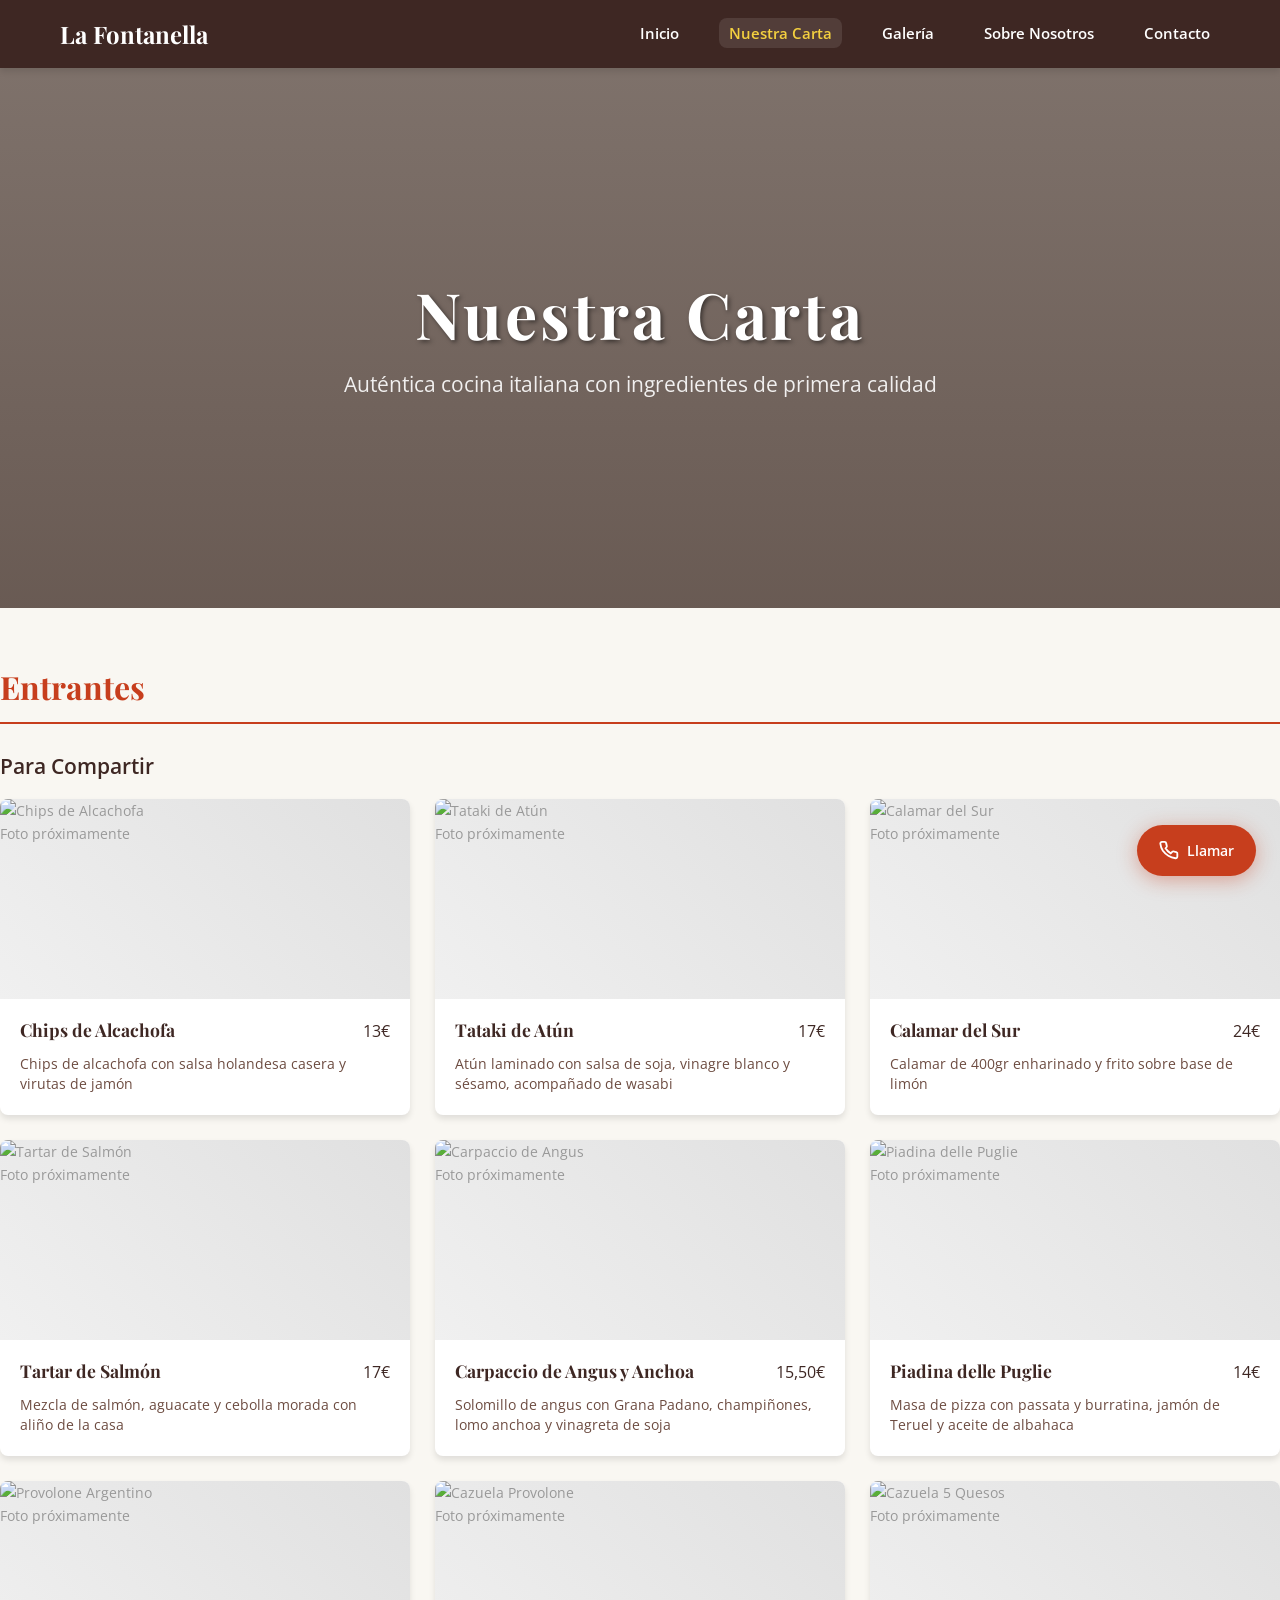
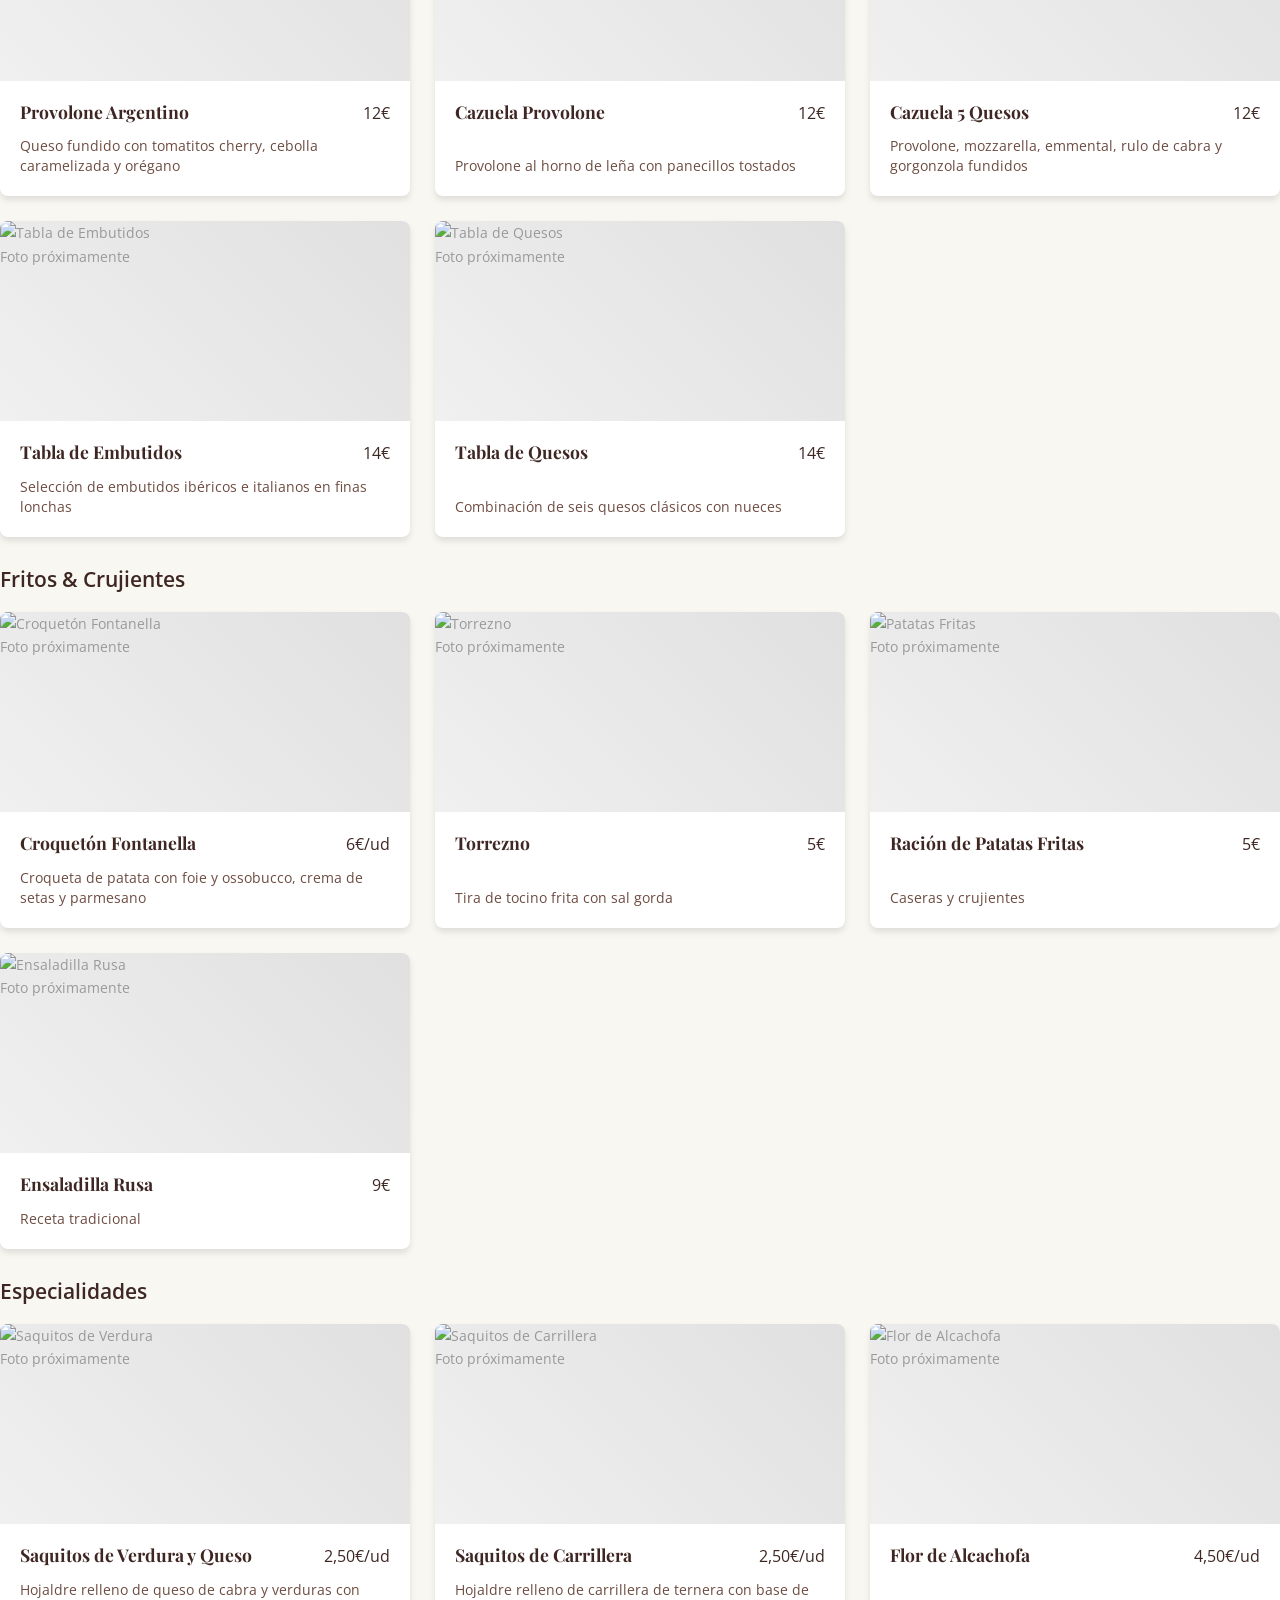
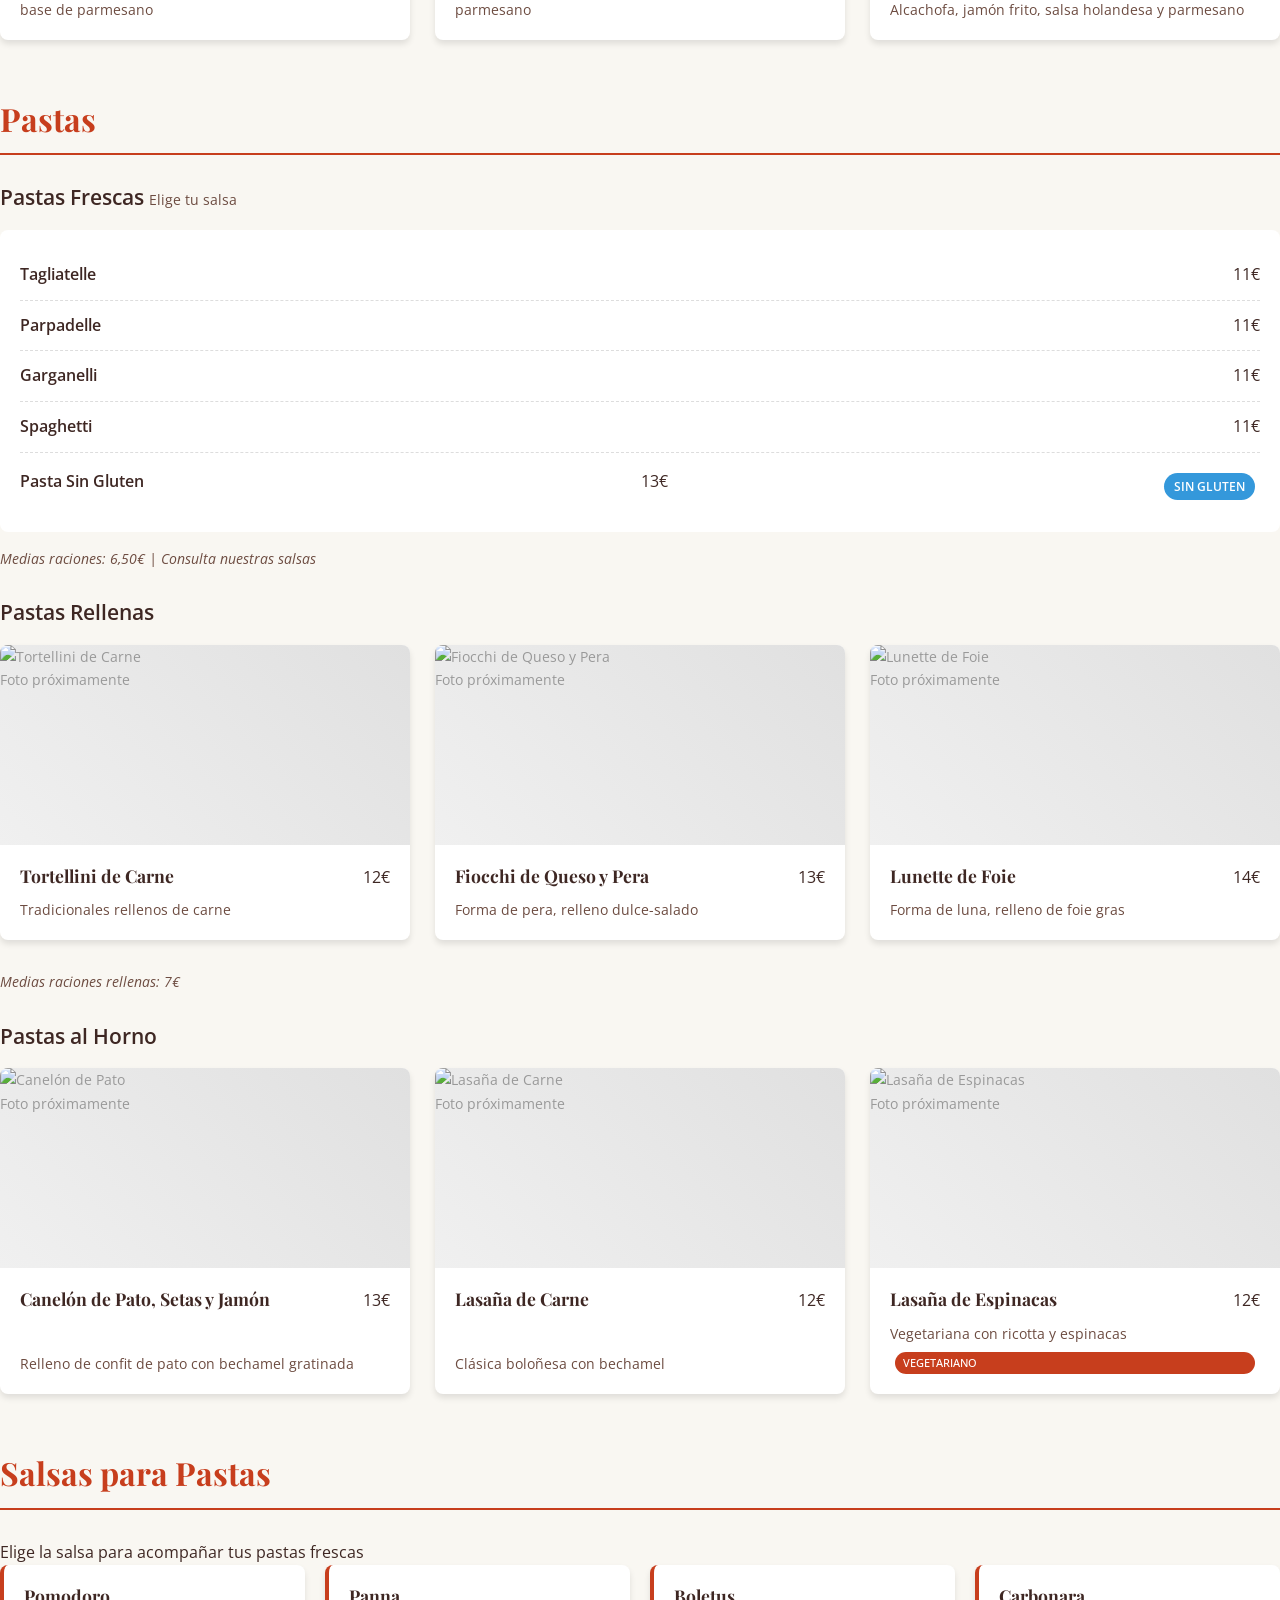
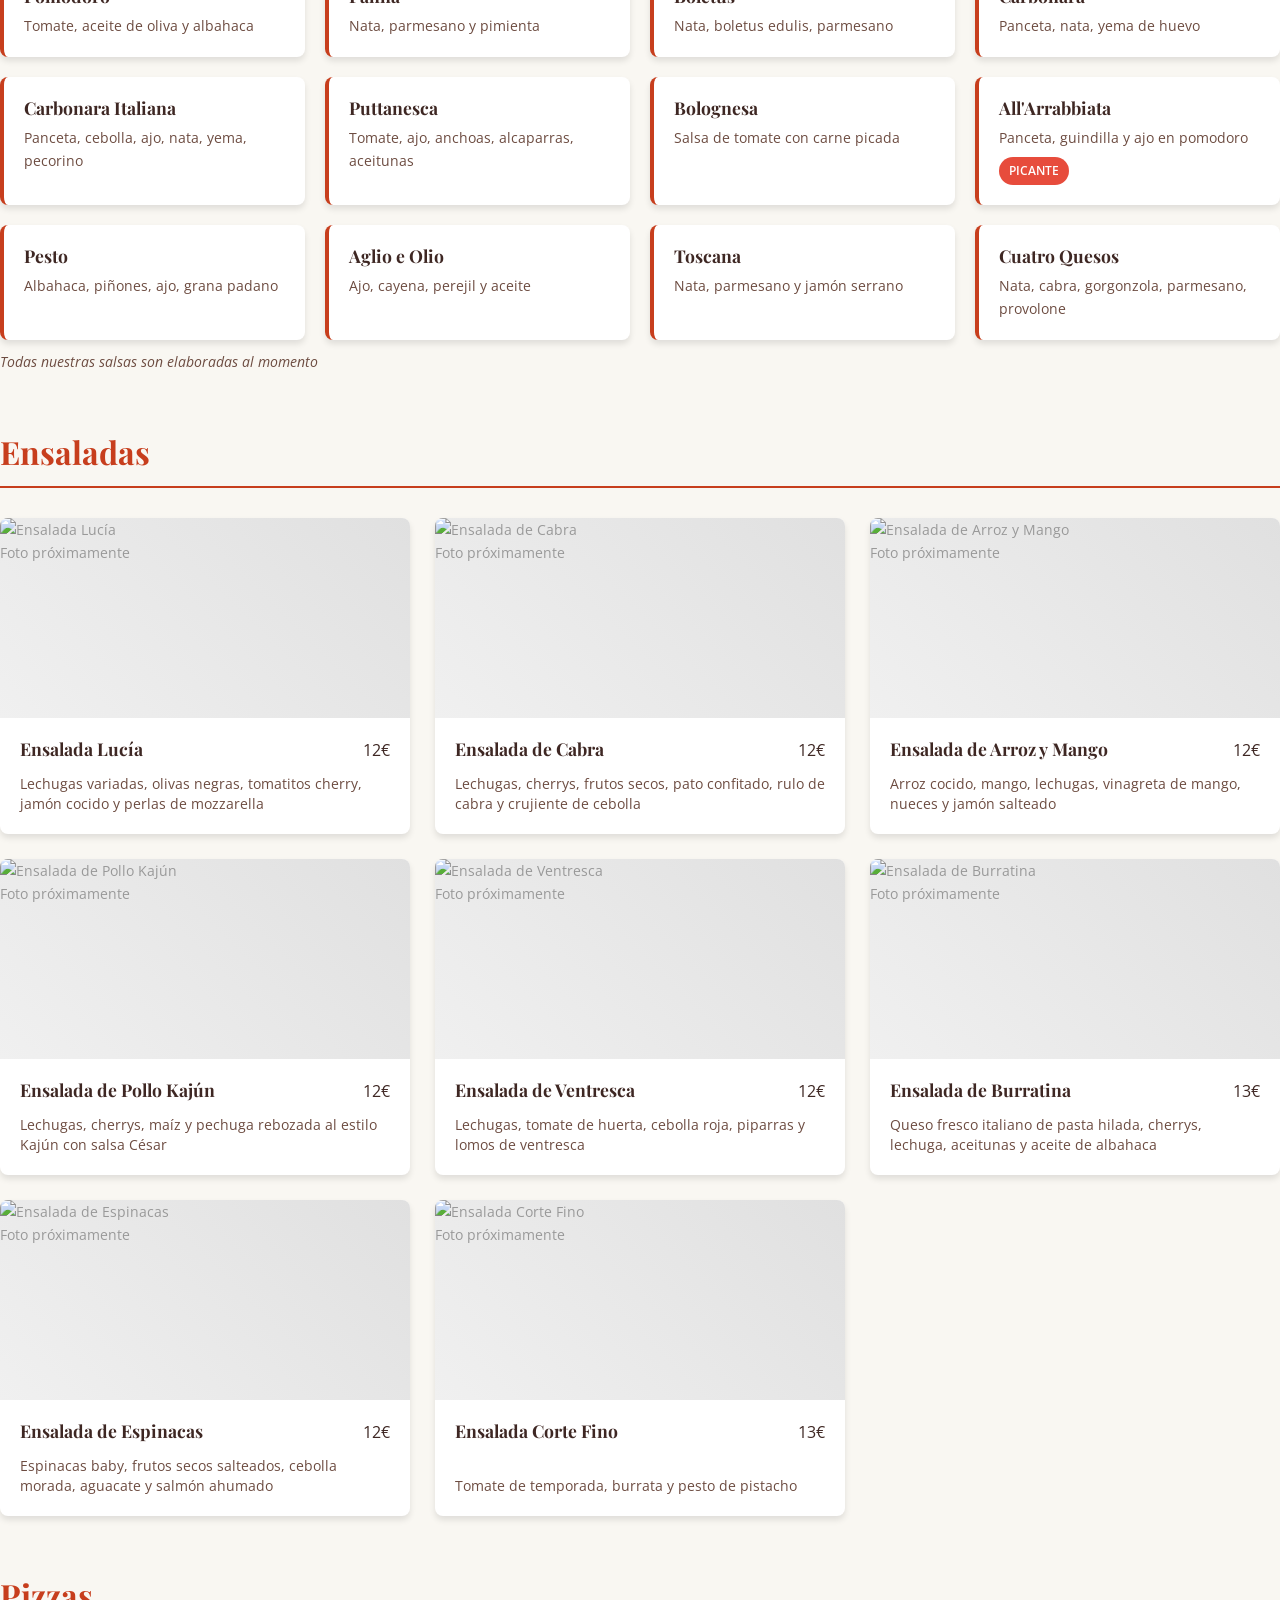
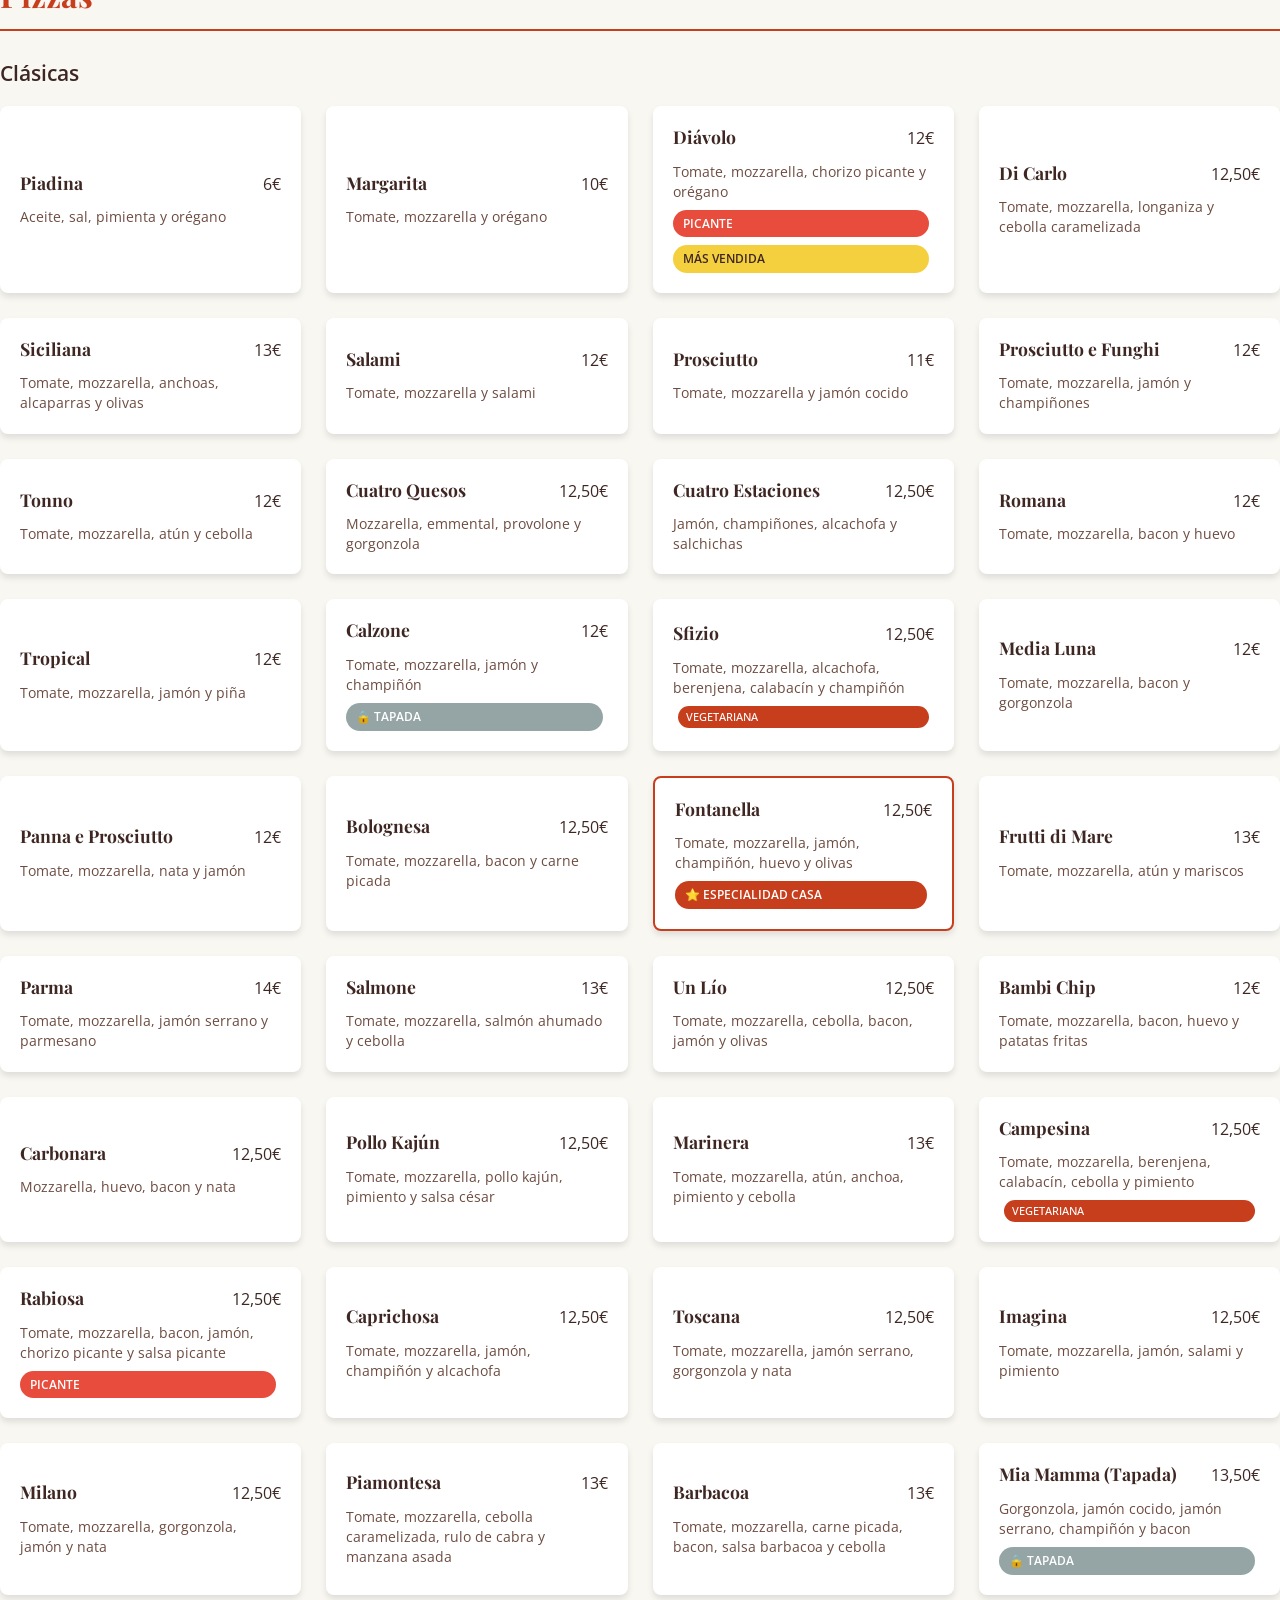
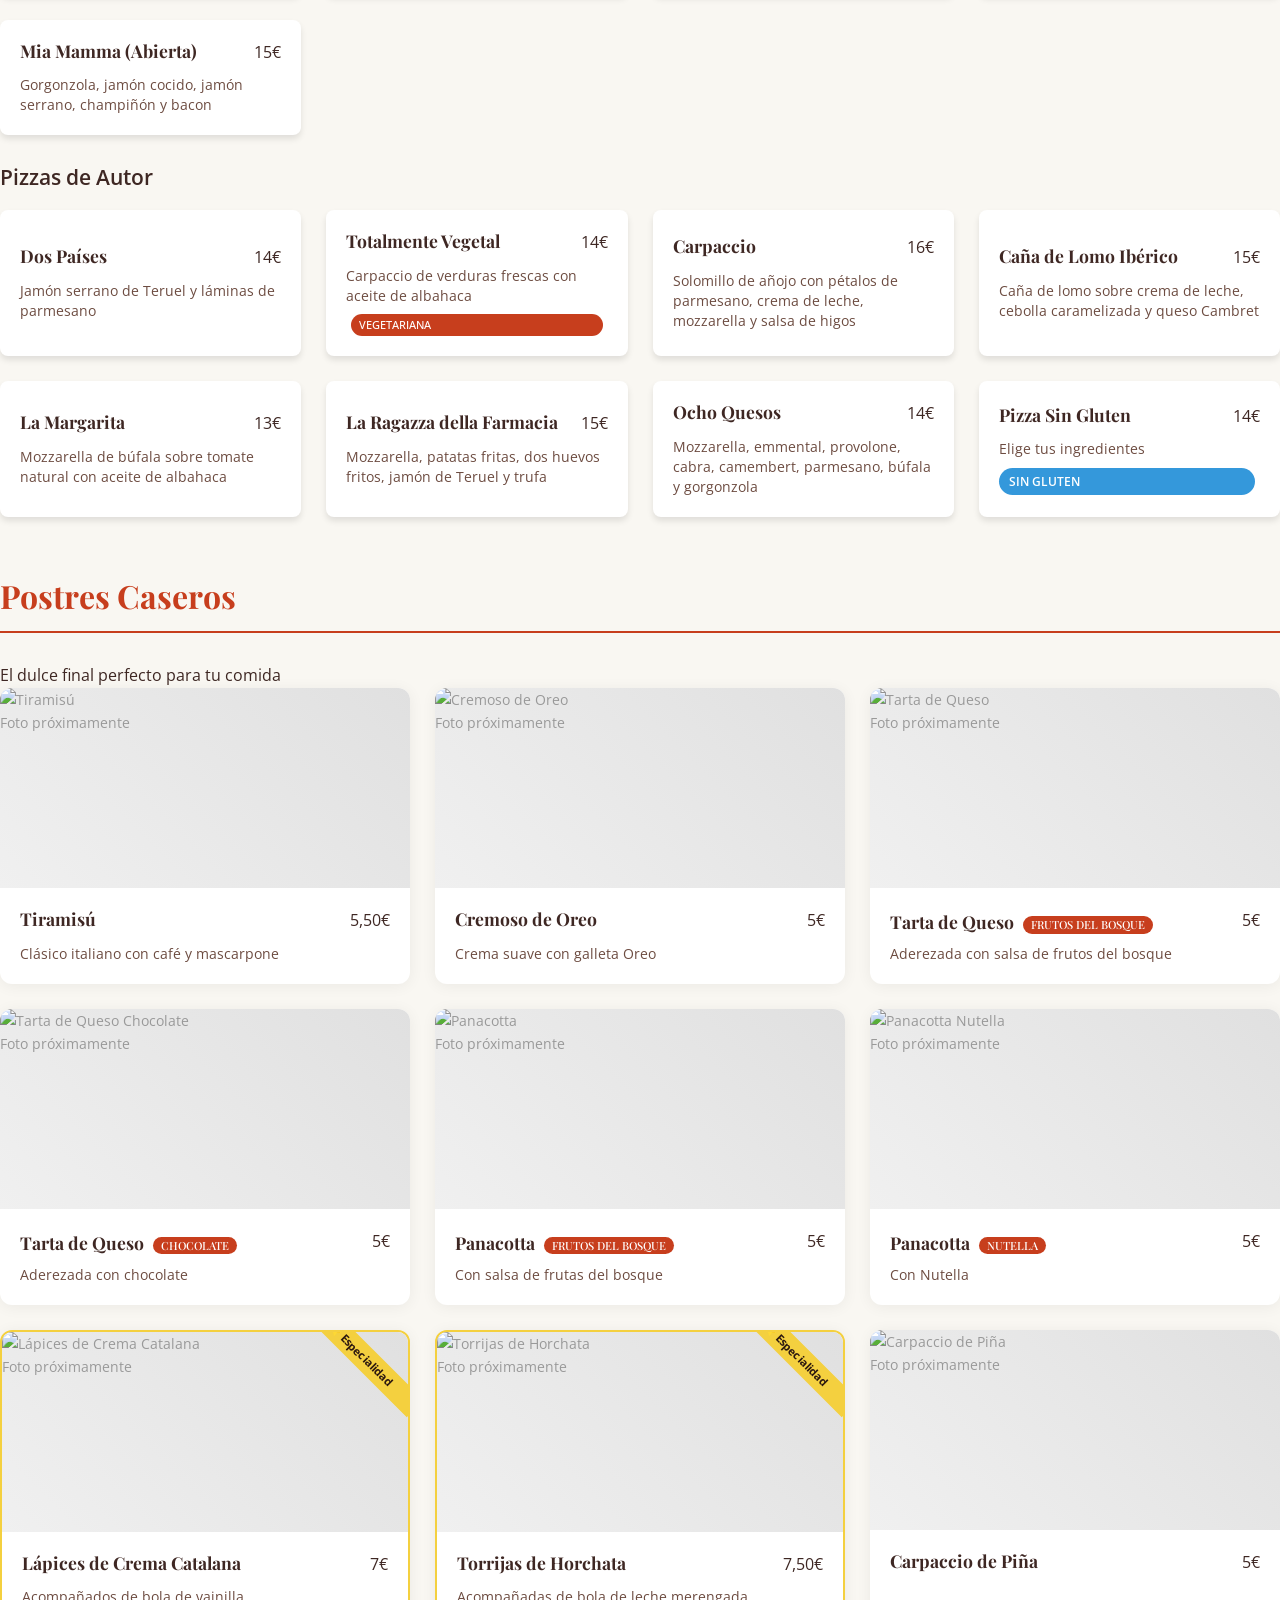
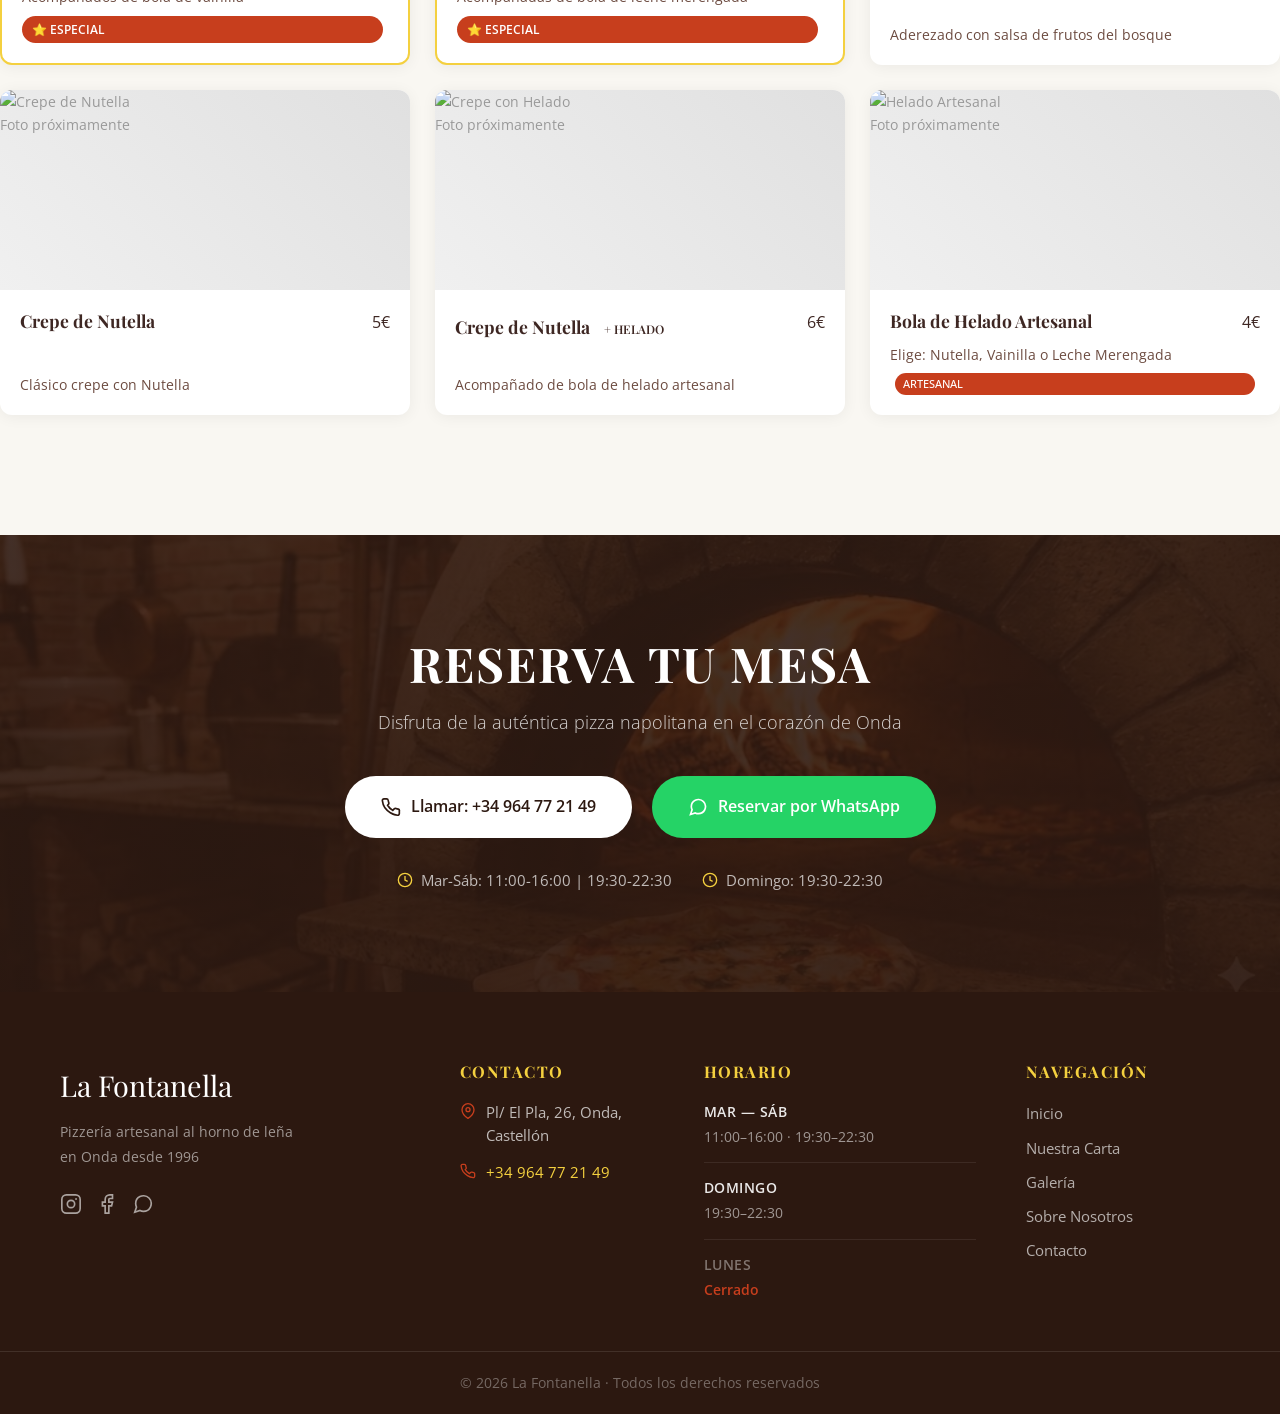
==== commit f88a67d0: "formato de vuelta" ====
--- a/carta.html
+++ b/carta.html
@@ -5,7 +5,9 @@
     <meta name="viewport" content="width=device-width, initial-scale=1.0">
     <title>Nuestra Carta | La Fontanella - Onda</title>
     <link rel="stylesheet" href="css/estilos.css">
-    <link href="https://fonts.googleapis.com/css2?family=Playfair+Display:wght@400;700&family=Inter:wght@300;400;500;600&display=swap" rel="stylesheet">
+    <link href="https://fonts.googleapis.com/css2?family=Playfair+Display:wght@400 ;700&family=Open+Sans:wght@400;600&display=swap" rel="stylesheet">
+
+
 </head>
 <body>
     <nav class="navbar">
--- a/css/estilos.css
+++ b/css/estilos.css
@@ -1703,4 +1703,57 @@
     .hero-content p {
         font-size: 1.1rem;
     }
+}
+
+/* Asegurar que los postres tengan el mismo estilo que entrantes */
+#postres .menu-item {
+    /* Hereda los estilos de .menu-item que ya tienes para entrantes */
+    background: #ffffff;
+    border-radius: 12px;
+    overflow: hidden;
+    box-shadow: 0 2px 15px rgba(0,0,0,0.06);
+    transition: transform 0.3s ease;
+}
+
+#postres .menu-item:hover {
+    transform: translateY(-5px);
+    box-shadow: 0 8px 25px rgba(0,0,0,0.1);
+}
+
+/* Estilo para items destacados (Lápices y Torrijas) */
+.menu-item.destacado {
+    border: 2px solid #F4D03F;
+    position: relative;
+}
+
+.menu-item.destacado::before {
+    content: '⭐ Especialidad';
+    position: absolute;
+    top: 10px;
+    right: -30px;
+    background: #F4D03F;
+    color: #2C1810;
+    padding: 3px 35px;
+    font-size: 0.7rem;
+    font-weight: 700;
+    transform: rotate(45deg);
+    z-index: 2;
+}
+
+/* Badges para variantes (Frutos del Bosque, Chocolate, etc.) */
+.badge-veg {
+    background: #C73E1D;
+    color: white;
+    font-size: 0.7rem;
+    padding: 2px 8px;
+    border-radius: 12px;
+    margin-left: 5px;
+    font-weight: 500;
+}
+
+/* Responsive: en móvil se apilan igual que los entrantes */
+@media (max-width: 768px) {
+    #postres .menu-grid {
+        grid-template-columns: 1fr;
+    }
 }
